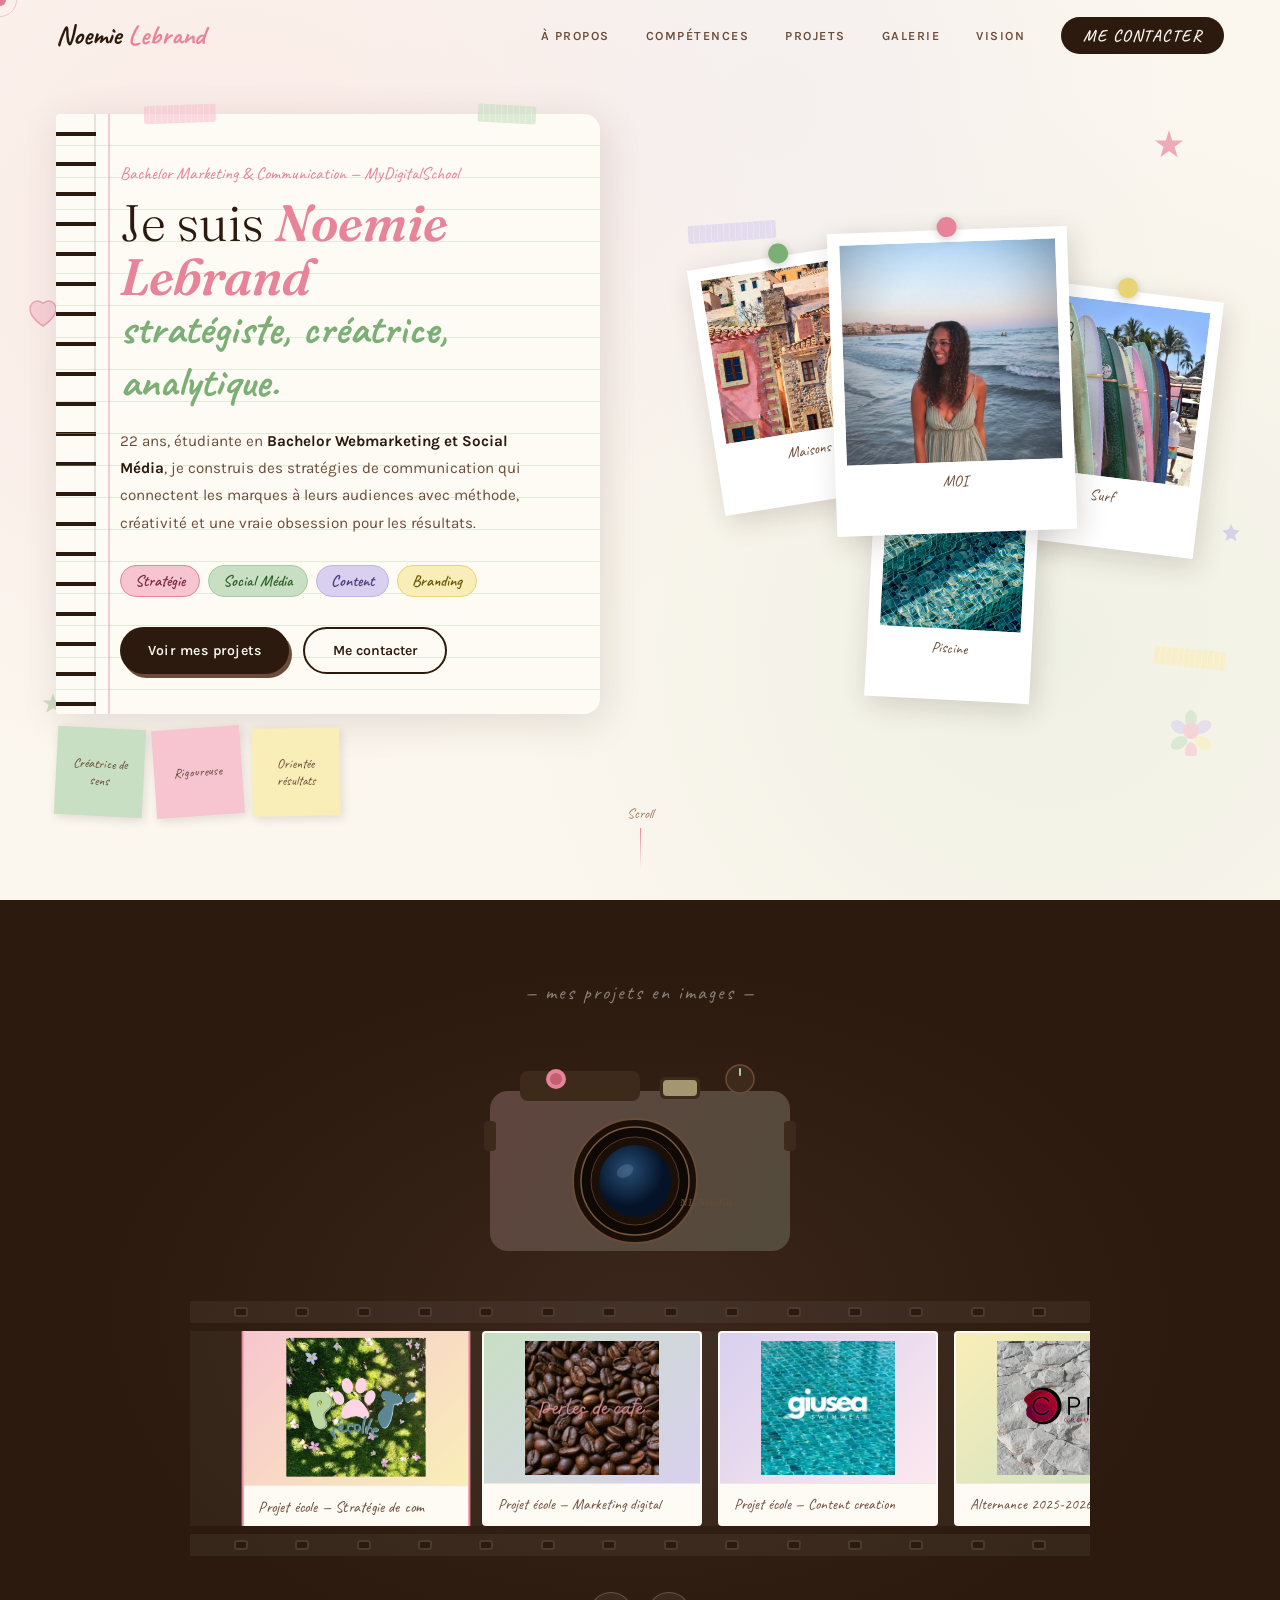
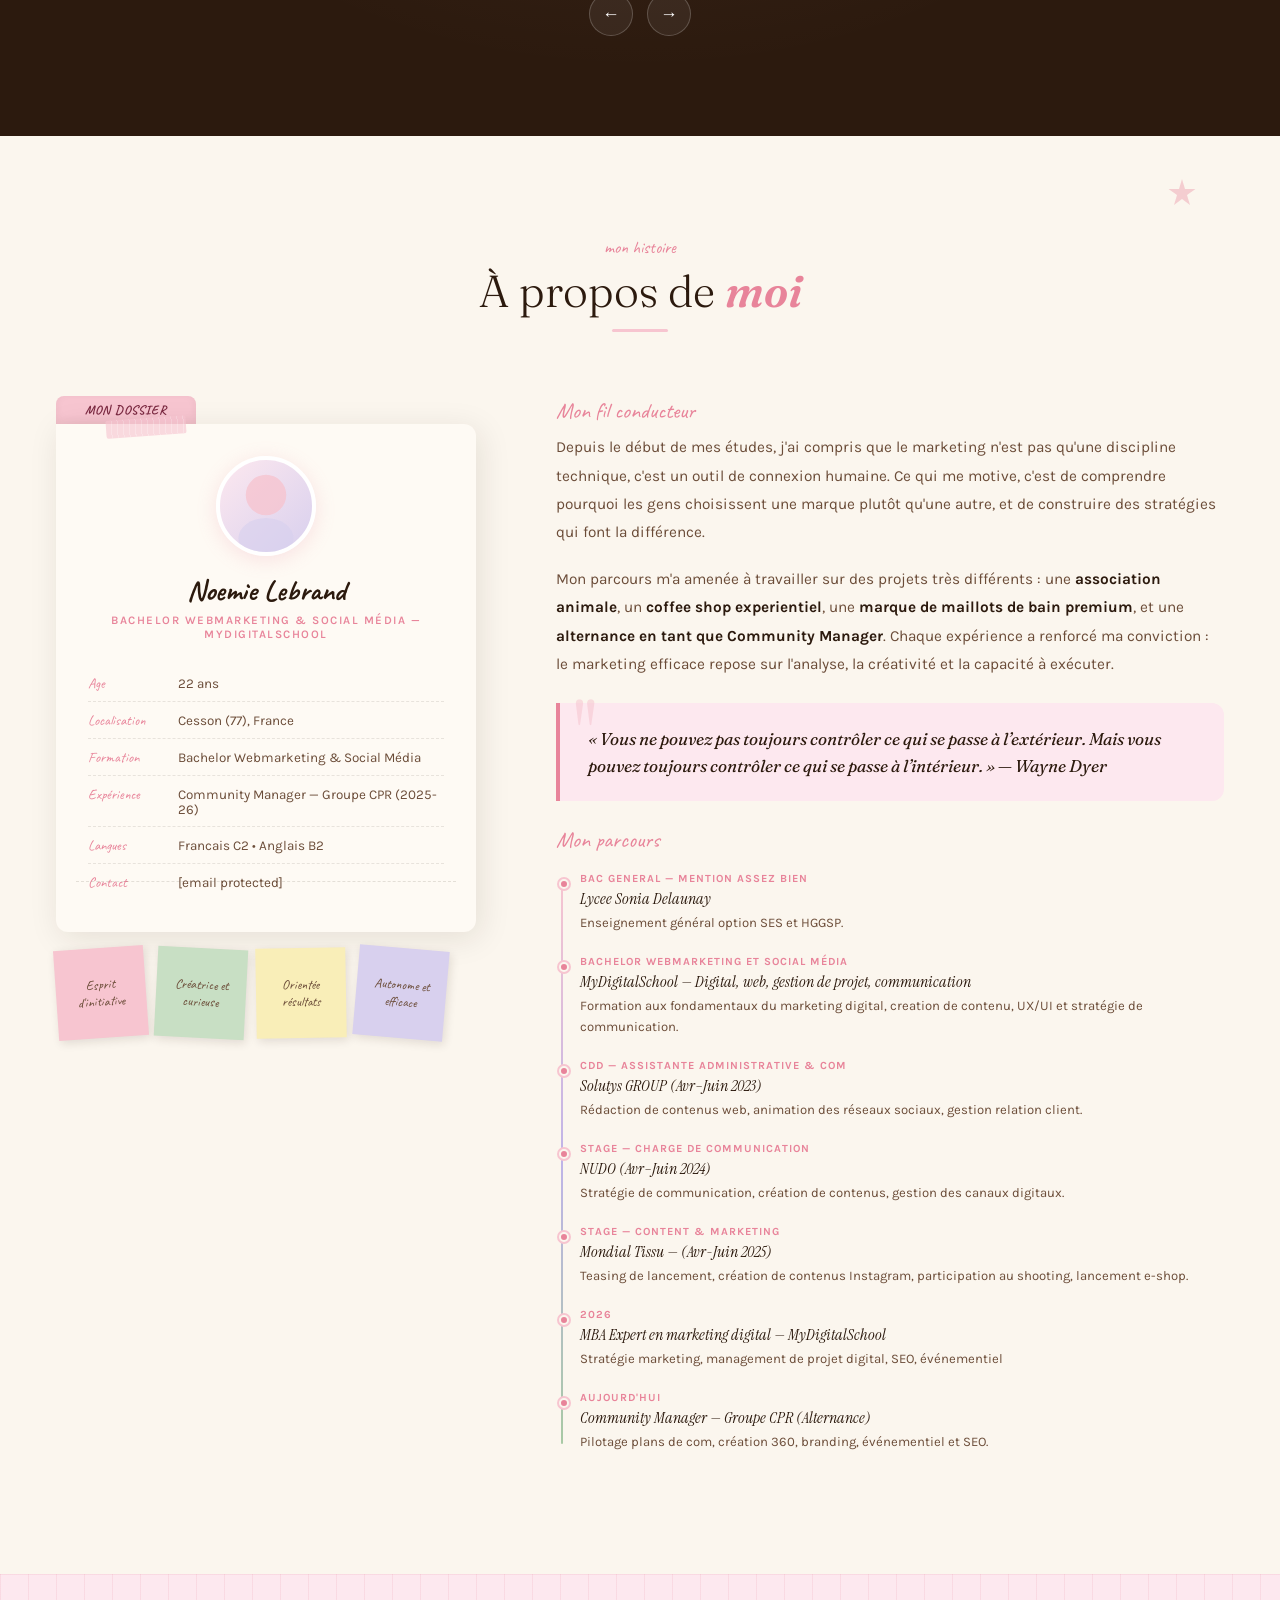
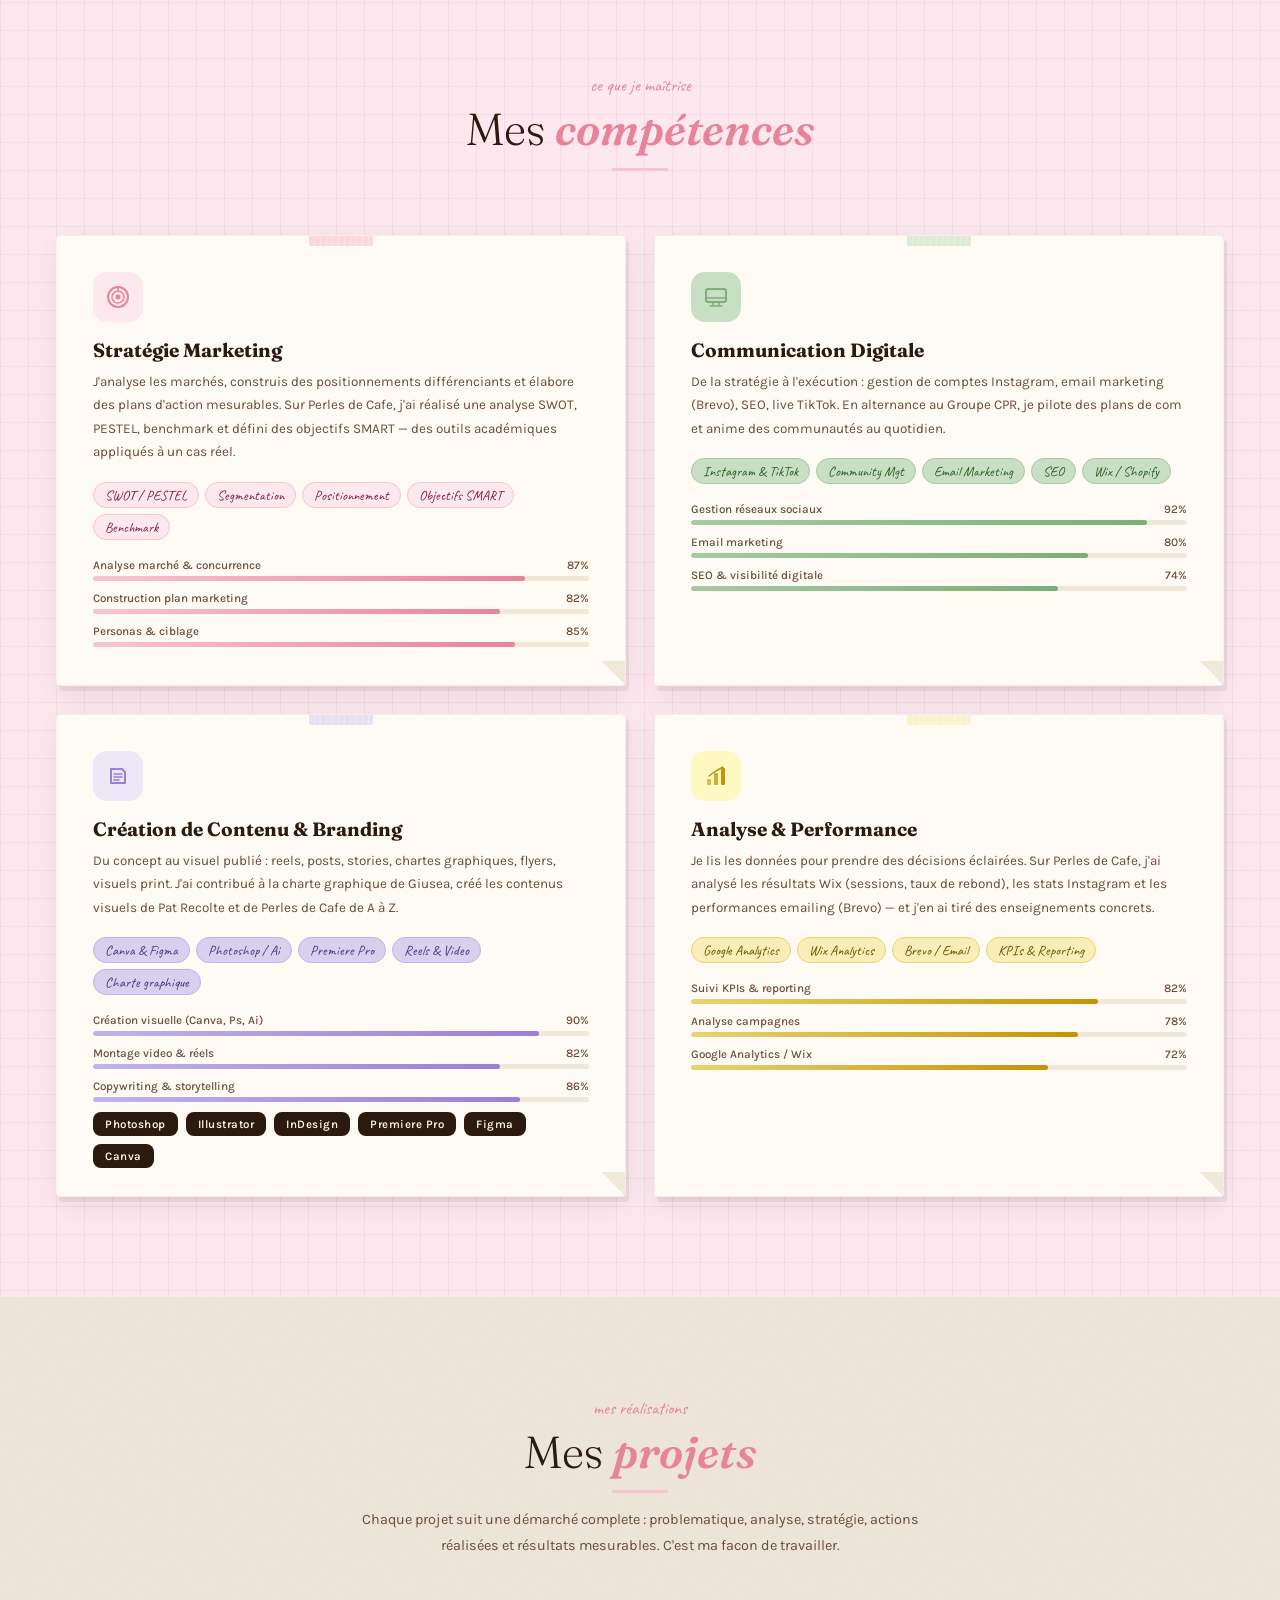
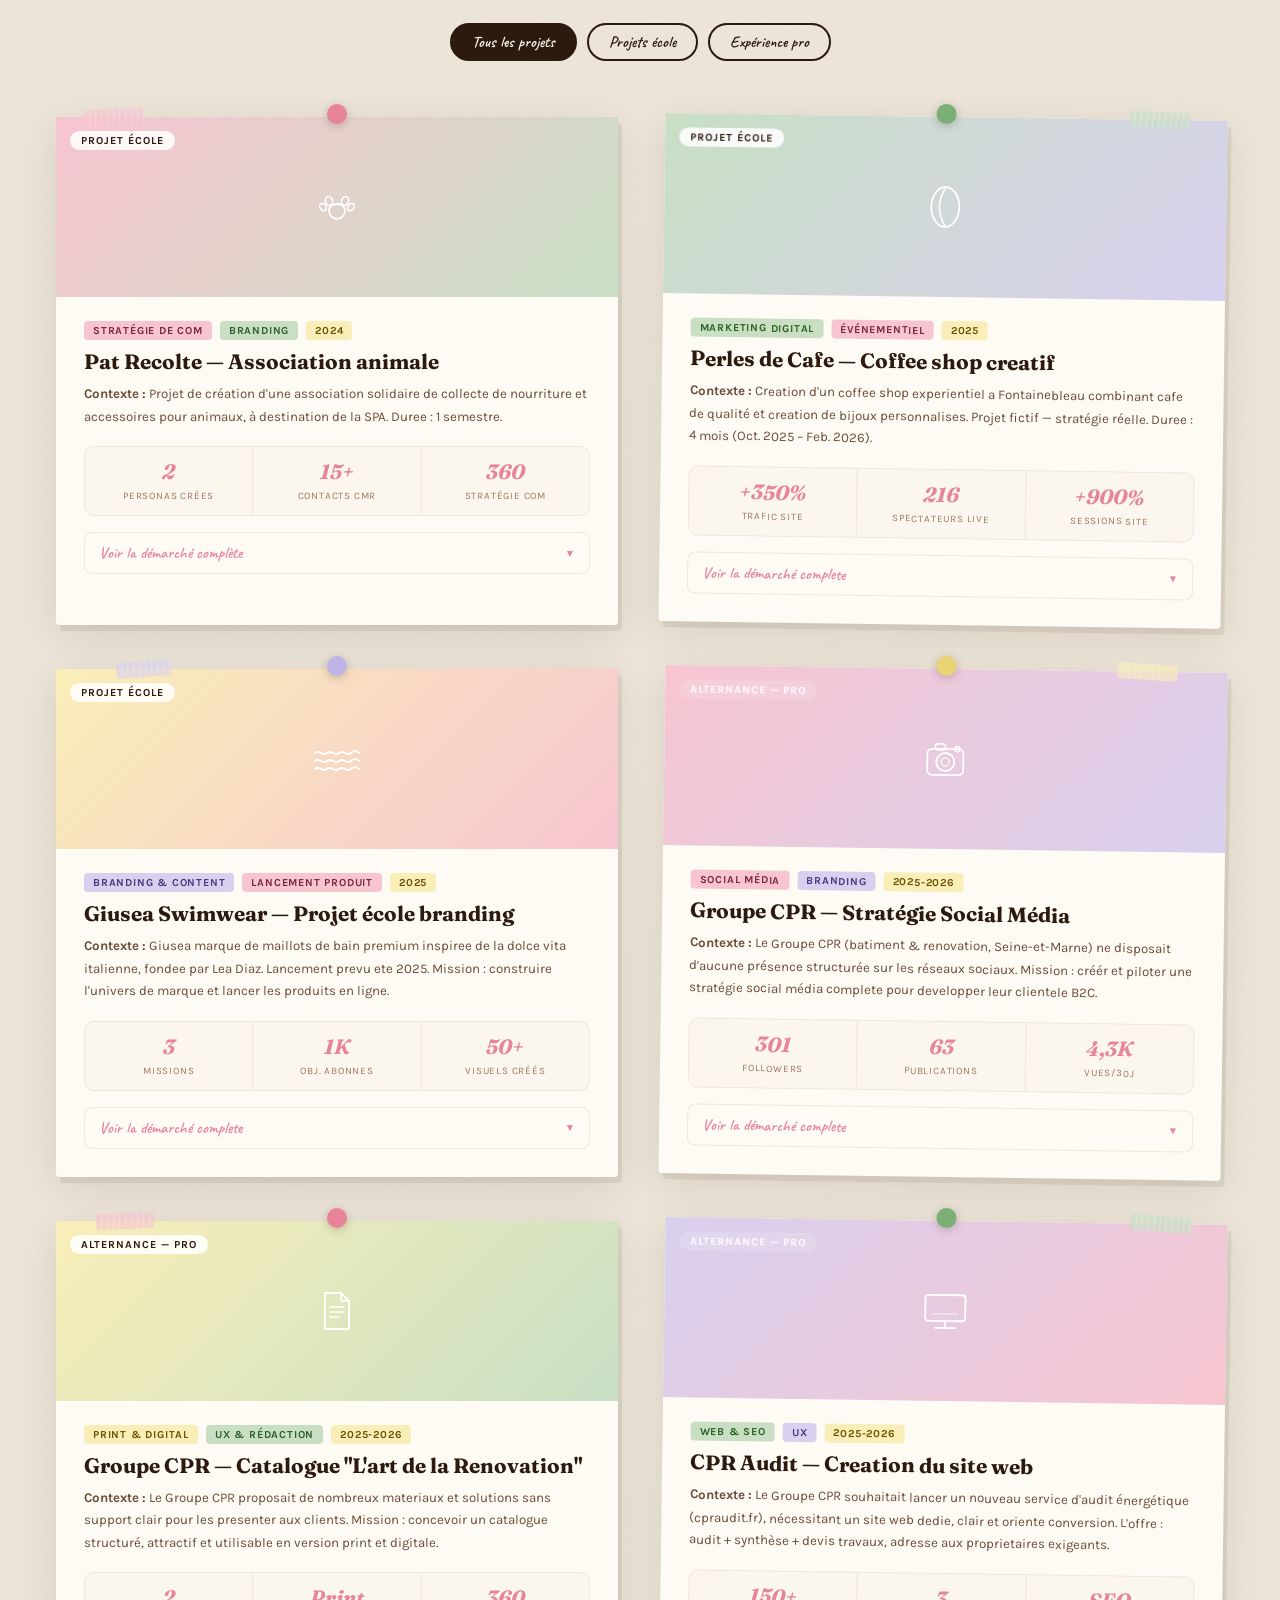
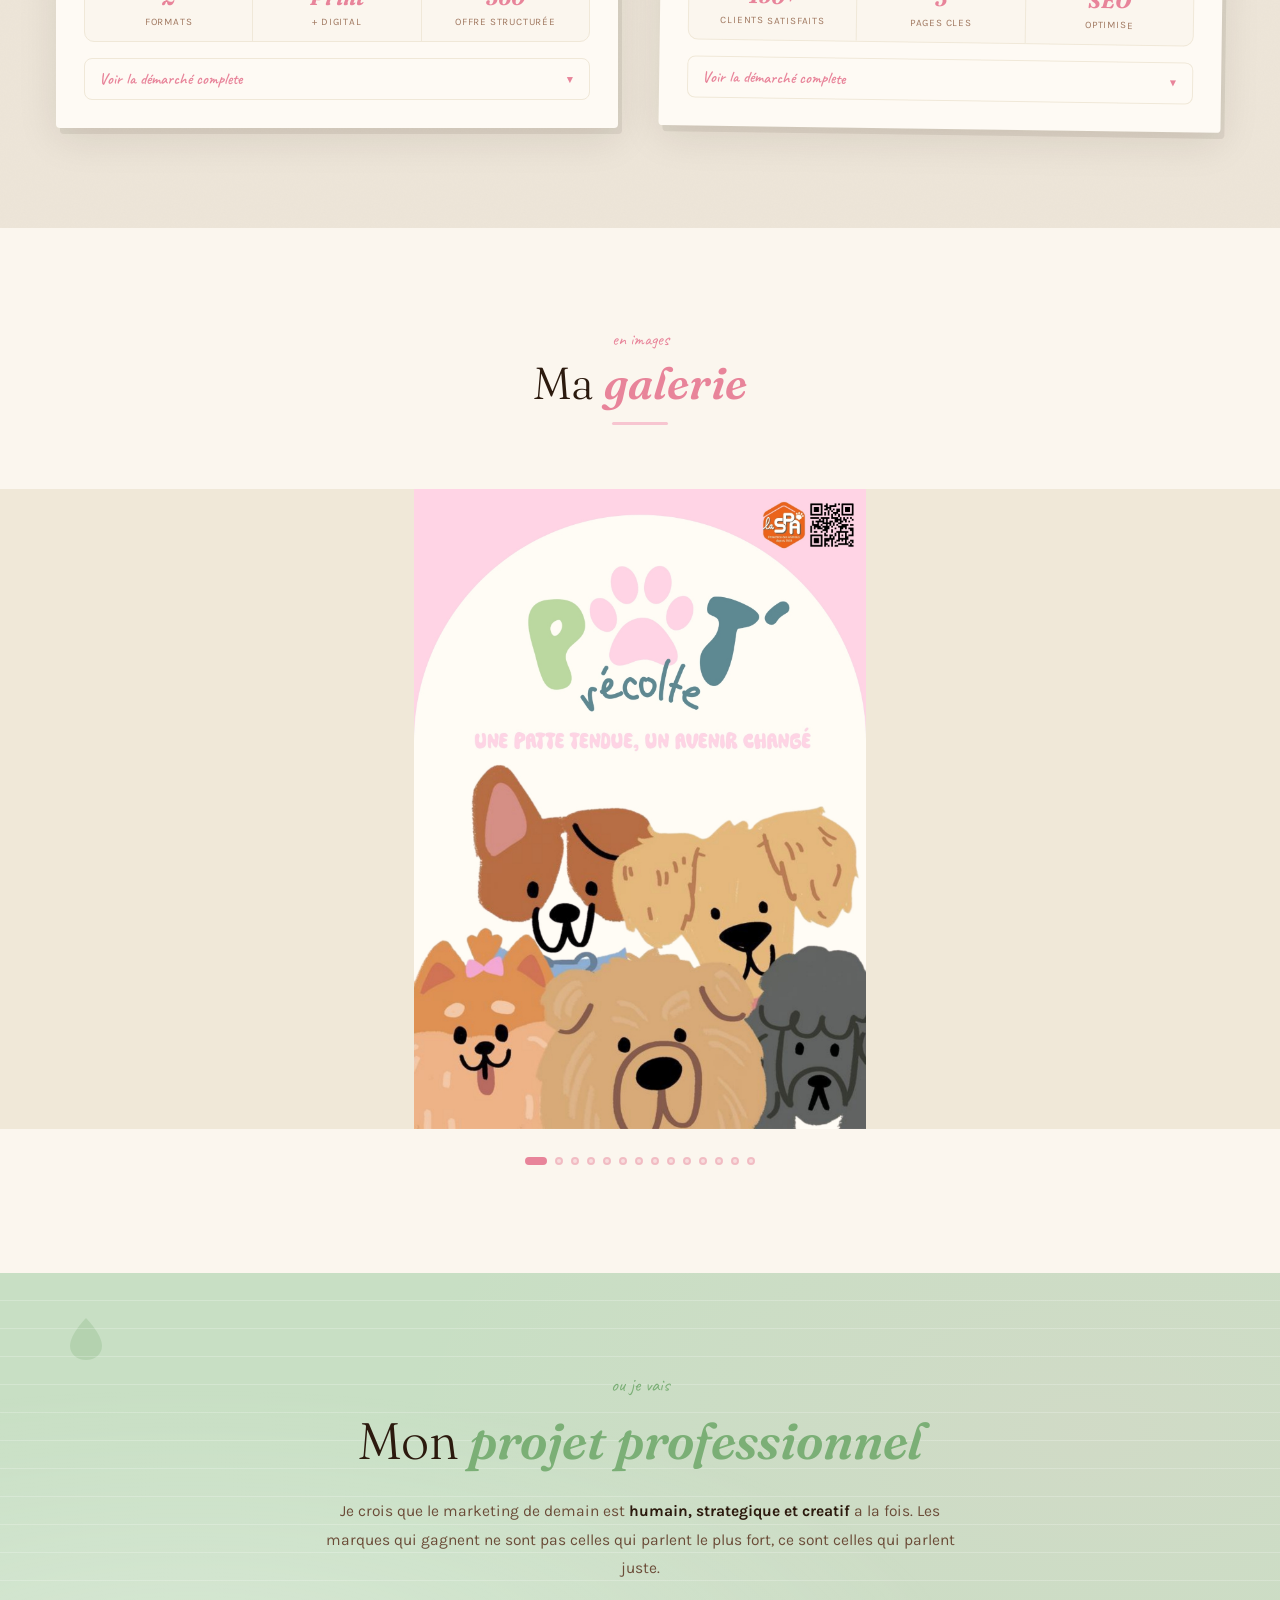
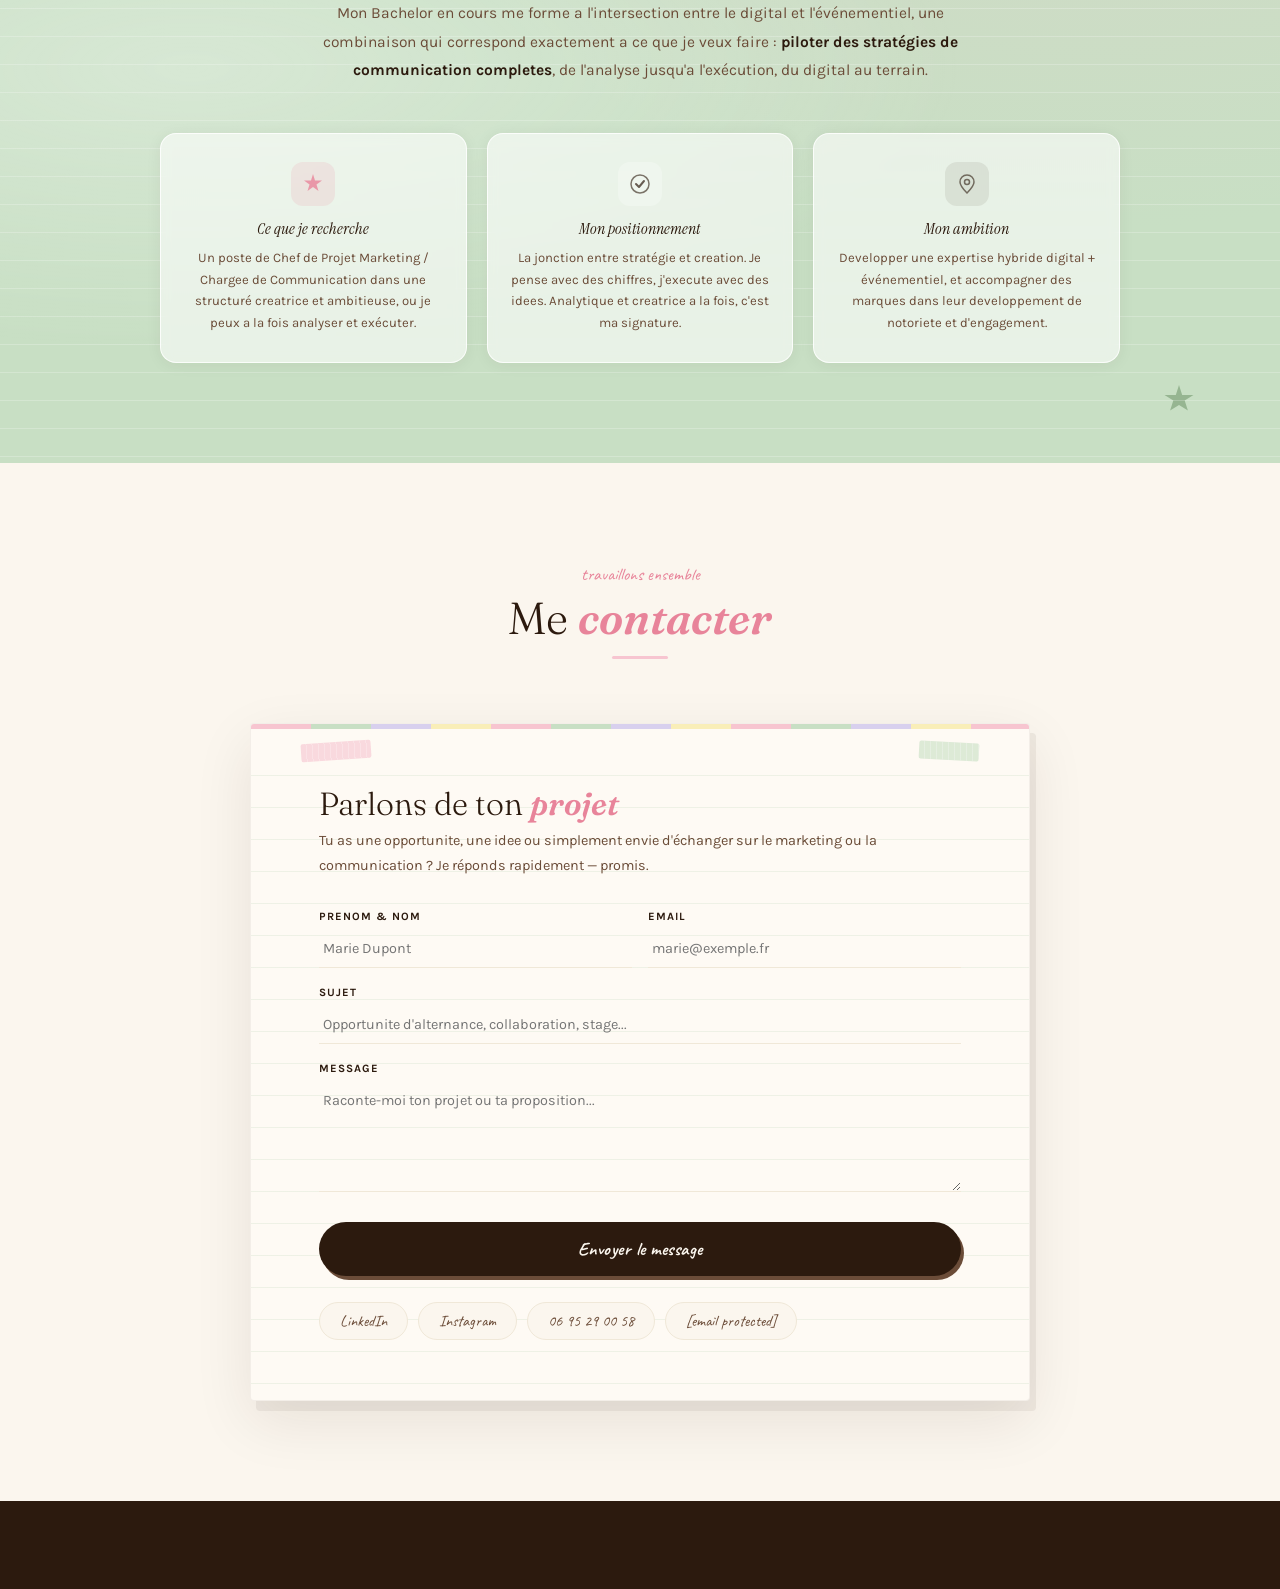
==== index.html @ ce293c0b "renza" ====
<!DOCTYPE html>
<html lang="fr">
<head>
<meta charset="UTF-8">
<meta name="viewport" content="width=device-width, initial-scale=1.0">
<title>Noemie Lebrand — Portfolio Marketing & Communication</title>
<link rel="preconnect" href="https://fonts.googleapis.com">
<link href="https://fonts.googleapis.com/css2?family=Instrument+Serif:ital@0;1&family=Caveat:wght@400;500;600;700&family=Fraunces:ital,opsz,wght@0,9..144,300;0,9..144,700;1,9..144,400;1,9..144,600&family=Karla:wght@300;400;500;600&display=swap" rel="stylesheet">
<link rel="stylesheet" href="style.css">
<style>
.ar-insight{margin-top:10px;padding:10px 14px;background:rgba(232,132,154,.1);border-left:3px solid var(--rose-deep,#C06070);border-radius:0 8px 8px 0;font-size:.84rem;color:var(--ink-m,#5a4a3a);line-height:1.6;font-style:italic}
</style>
</head>
<body>
 
 

<div id="ldr"><div class="ldr-n">Noemie Lebrand</div><div class="ldr-ds"><div class="ldr-d"></div><div class="ldr-d"></div><div class="ldr-d"></div></div></div>
<div class="cur" id="cur"></div>
<div class="curt" id="curt"></div>

<div class="mob" id="mob">
  <span class="mob-x" onclick="closeMob()">&#10005;</span>
  <a href="#hero" onclick="closeMob()">Accueil</a>
  <a href="#about" onclick="closeMob()">À propos</a>
  <a href="#skills" onclick="closeMob()">Compétences</a>
  <a href="#projects" onclick="closeMob()">Projets</a>
  <a href="#gallery" onclick="closeMob()">Galerie</a>
  <a href="#vision" onclick="closeMob()">Vision</a>
  <a href="#contact" onclick="closeMob()">Contact</a>
</div>

<nav id="nav">
  <a href="#hero" class="nl">Noemie <span>Lebrand</span></a>
  <ul class="nls">
    <li><a href="#about">À propos</a></li>
    <li><a href="#skills">Compétences</a></li>
    <li><a href="#projects">Projets</a></li>
    <li><a href="#gallery">Galerie</a></li>
    <li><a href="#vision">Vision</a></li>
    <li><a href="#contact" class="nc">Me contacter</a></li>
  </ul>
  <div class="burg" onclick="openMob()"><span></span><span></span><span></span></div>
</nav>

<!-- ====== HERO ====== -->
<section id="hero">
  <!-- SVG deco -->
  <div class="deco" style="top:14%;right:7%;width:42px;height:42px;animation:spin-s 9s linear infinite;opacity:.65"><svg viewBox="0 0 42 42" fill="none"><path d="M21 4L24.2 14.5H35.2L26.5 20.8L29.7 31.3L21 25L12.3 31.3L15.5 20.8L6.8 14.5H17.8Z" fill="#E8849A"/></svg></div>
  <div class="deco" style="bottom:20%;left:3%;width:30px;height:30px;animation:spin-s 13s linear infinite reverse;opacity:.55"><svg viewBox="0 0 30 30" fill="none"><path d="M15 3L17.5 10.5H25.5L19.3 14.8L21.8 22.5L15 18.2L8.2 22.5L10.7 14.8L4.5 10.5H12.5Z" fill="#A8C9A4"/></svg></div>
  <div class="deco" style="top:33%;left:2%;width:34px;height:34px;animation:fl 3.8s ease-in-out infinite;opacity:.7"><svg viewBox="0 0 34 34" fill="none"><path d="M17 29C17 29 4 21 4 12C4 7.5 7.5 4 11.5 4C14.5 4 17 6.5 17 6.5C17 6.5 19.5 4 22.5 4C26.5 4 30 7.5 30 12C30 21 17 29 17 29Z" fill="#F7C5D0" stroke="#E8849A" stroke-width="1.5"/></svg></div>
  <div class="deco" style="bottom:16%;right:5%;width:50px;height:50px;animation:fl 4.5s ease-in-out infinite .6s;opacity:.65"><svg viewBox="0 0 50 50" fill="none"><ellipse cx="25" cy="13" rx="6" ry="9" fill="#C8DFC4" opacity=".85"/><ellipse cx="37" cy="21" rx="6" ry="9" transform="rotate(60 37 21)" fill="#D8D0EE" opacity=".85"/><ellipse cx="37" cy="37" rx="6" ry="9" transform="rotate(120 37 37)" fill="#F9EEB8" opacity=".85"/><ellipse cx="25" cy="45" rx="6" ry="9" fill="#F7C5D0" opacity=".85"/><ellipse cx="13" cy="37" rx="6" ry="9" transform="rotate(60 13 37)" fill="#C8DFC4" opacity=".85"/><ellipse cx="13" cy="21" rx="6" ry="9" transform="rotate(120 13 21)" fill="#D8D0EE" opacity=".85"/><circle cx="25" cy="25" r="8" fill="#F7C5D0"/></svg></div>
  <div class="deco" style="top:58%;right:3%;width:22px;height:22px;animation:twk 2.8s ease-in-out infinite;opacity:.55"><svg viewBox="0 0 22 22" fill="none"><polygon points="11,2 13.5,7.5 19.5,8.5 15,13 16.5,19 11,16 5.5,19 7,13 2.5,8.5 8.5,7.5" fill="#BFB4E8"/></svg></div>

  <div class="h-inner">
    <div class="h-nb rv">
      <div class="tape tr" style="top:-9px;left:88px;width:72px;height:18px;transform:rotate(-2deg);z-index:10"></div>
      <div class="tape ts" style="top:-9px;right:64px;width:58px;height:18px;transform:rotate(3deg);z-index:10"></div>
      <div class="nb-wrap">
        <div class="nb-lines"></div>
        <div class="nb-ey">Bachelor Marketing &amp; Communication — MyDigitalSchool</div>
        <h1 class="nb-title">
          Je suis
          <em>Noemie Lebrand</em>
          <span class="sc">stratégiste, créatrice, analytique.</span>
        </h1>
        <p class="nb-sub">22 ans, étudiante en <strong>Bachelor Webmarketing et Social Média</strong>, je construis des stratégies de communication qui connectent les marques à leurs audiences avec méthode, créativité et une vraie obsession pour les résultats.</p>
        <div class="nb-tags">
          <span class="badge br">Stratégie</span>
          <span class="badge bs">Social Média</span>
          <span class="badge bl">Content</span>
          <span class="badge bb">Branding</span>
        </div>
        <div class="nb-ctas">
          <a href="#projects" class="btn-dk">Voir mes projets</a>
          <a href="#contact" class="btn-ol">Me contacter</a>
        </div>
      </div>
      <div style="display:flex;gap:10px;flex-wrap:wrap;margin-top:14px">
        <div class="pit pit-s" style="width:88px;height:88px">Créatrice de sens</div>
        <div class="pit pit-r" style="width:88px;height:88px">Rigoureuse</div>
        <div class="pit pit-b" style="width:88px;height:88px">Orientée résultats</div>
      </div>
    </div>

    <div class="h-right rv" style="transition-delay:.2s">
      <div class="tape tl" style="position:absolute;top:48px;left:8px;width:88px;height:18px;transform:rotate(-4deg);z-index:10"></div>
      <div class="tape tb" style="position:absolute;bottom:88px;right:-2px;width:72px;height:18px;transform:rotate(6deg);z-index:10"></div>
      <div class="pol p-l"><div class="pin ps"></div><div class="ph" style="width:161px;height:165px;background:linear-gradient(135deg,var(--sage),var(--cream));padding:0;overflow:hidden"><img src="images/maison.jpg" alt="Magazines" style="width:100%;height:100%;object-fit:cover;display:block"></div><div class="cap">Maisons</div></div>
      <div class="pol p-main"><div class="pin pr"></div><div class="ph" style="width:216px;height:220px;background:linear-gradient(135deg,var(--rose-pale),var(--lav));padding:0;overflow:hidden"><img src="images/nono.jpg" alt="Moi" style="width:100%;height:100%;object-fit:cover;display:block"></div><div class="cap">MOI</div></div>
      <div class="pol p-r"><div class="pin pb"></div><div class="ph" style="width:171px;height:175px;background:linear-gradient(135deg,#C8AFDC,var(--sage));padding:0;overflow:hidden"><img src="images/surf.jpg" alt="Fleurs" style="width:100%;height:100%;object-fit:cover;display:block"></div><div class="cap">Surf</div></div>
      <div class="pol p-b"><div class="pin pl"></div><div class="ph" style="width:141px;height:145px;background:linear-gradient(135deg,#F4C5A0,var(--rose-pale));padding:0;overflow:hidden"><img src="images/eau.jpg" alt="La mer" style="width:100%;height:100%;object-fit:cover;display:block"></div><div class="cap">Piscine</div></div>
    </div>
  </div>
  <div class="scroll-d">Scroll<div class="scroll-ln"></div></div>
</section>

<!-- ====== CAMERA / FILM ====== -->
<section id="cam">
  <div class="cam-wrap">
    <div class="cam-lbl rv">— mes projets en images —</div>
    <div class="cam-body rv" style="transition-delay:.1s">
      <svg viewBox="0 0 320 220" fill="none" xmlns="http://www.w3.org/2000/svg" style="width:100%">
        <rect x="10" y="50" width="300" height="160" rx="18" fill="#2C1A0E"/>
        <rect x="10" y="50" width="300" height="160" rx="18" fill="url(#cg)" opacity=".25"/>
        <rect x="40" y="30" width="120" height="30" rx="8" fill="#3D2A1A"/>
        <circle cx="155" cy="140" r="62" fill="#1A0F08" stroke="#6B4C38" stroke-width="2"/>
        <circle cx="155" cy="140" r="54" fill="#0F0906" stroke="#7A5840" stroke-width="1.5"/>
        <circle cx="155" cy="140" r="44" fill="#1A1008" stroke="#5A3828" stroke-width="1"/>
        <circle cx="155" cy="140" r="36" fill="#0A1520"/>
        <circle cx="155" cy="140" r="36" fill="url(#lg)" opacity=".5"/>
        <ellipse cx="145" cy="130" rx="9" ry="6" fill="white" opacity=".12" transform="rotate(-30 145 130)"/>
        <rect x="180" y="36" width="40" height="22" rx="5" fill="#3D2A1A"/>
        <rect x="183" y="39" width="34" height="16" rx="4" fill="#F9EEB8" opacity=".55"/>
        <circle cx="76" cy="38" r="10" fill="#E8849A"/>
        <circle cx="76" cy="38" r="6" fill="#C06070"/>
        <circle cx="260" cy="38" r="14" fill="#3D2A1A" stroke="#6B4C38" stroke-width="1.5"/>
        <line x1="260" y1="28" x2="260" y2="34" stroke="#A8C9A4" stroke-width="2" stroke-linecap="round"/>
        <rect x="4" y="80" width="12" height="30" rx="4" fill="#3D2A1A"/>
        <rect x="304" y="80" width="12" height="30" rx="4" fill="#3D2A1A"/>
        <text x="200" y="165" font-family="Georgia,serif" font-style="italic" font-size="11" fill="#6B4C38" letter-spacing="1">NL Studio</text>
        <defs>
          <linearGradient id="cg" x1="10" y1="50" x2="310" y2="210" gradientUnits="userSpaceOnUse"><stop offset="0%" stop-color="#F7C5D0"/><stop offset="100%" stop-color="#C8DFC4"/></linearGradient>
          <radialGradient id="lg" cx="40%" cy="35%"><stop offset="0%" stop-color="#4488CC"/><stop offset="100%" stop-color="#001030"/></radialGradient>
        </defs>
      </svg>
    </div>
    <div class="fs-cont rv" style="transition-delay:.2s;width:100%;max-width:900px">
      <div class="holes" id="ht"></div>
      <div class="fs-outer">
        <div class="fs-track" id="fst">
          <div class="ff act"><div class="fi fi-img"><img src="[data-uri]" alt="Pat Recolte" style="width:100%;height:100%;object-fit:contain;border-radius:4px"></div><div class="fl">Projet école — Stratégie de com</div></div>
          <div class="ff"><div class="fi fi-img"><img src="[data-uri]" alt="Perles de Cafe" style="width:100%;height:100%;object-fit:contain;border-radius:4px"></div><div class="fl">Projet école — Marketing digital</div></div>
          <div class="ff"><div class="fi fi-img"><img src="[data-uri]" alt="Giusea Swimwear" style="width:100%;height:100%;object-fit:contain;border-radius:4px"></div><div class="fl">Projet école — Content creation</div></div>
          <div class="ff"><div class="fi fi-img"><img src="[data-uri]" alt="Groupe CPR" style="width:100%;height:100%;object-fit:contain;border-radius:4px"></div><div class="fl">Alternance 2025-2026</div></div>
          <div class="ff"><div class="fi">A venir...</div><div class="fl">Prochain projet</div></div>
        </div>
      </div>
      <div class="holes" id="hb"></div>
    </div>
    <div class="film-nav"><button class="fb" onclick="fp()">&#8592;</button><button class="fb" onclick="fn()">&#8594;</button></div>
  </div>
</section>

<!-- ====== ABOUT ====== -->
<section id="about">
  <div class="deco" style="top:40px;right:80px;width:36px;height:36px;opacity:.35;animation:spin-s 11s linear infinite"><svg viewBox="0 0 36 36" fill="none"><path d="M18 3L21 13H31.5L23 19L26 29L18 23L10 29L13 19L4.5 13H15Z" fill="#E8849A"/></svg></div>
  <div class="sh rv"><span class="sh-ey">mon histoire</span><h2 class="sh-ti">À propos de <em>moi</em></h2><div class="sh-line"></div></div>
  <div class="ab-grid">
    <div style="position:relative" class="rv">
      <div class="tape tr" style="position:absolute;top:22px;left:50px;width:80px;height:18px;transform:rotate(-4deg);z-index:10"></div>
      <div class="ftab"></div>
      <div class="fbody">
        <div class="fav"><svg viewBox="0 0 100 100" fill="none" xmlns="http://www.w3.org/2000/svg"><circle cx="50" cy="38" r="22" fill="#F7C5D0" opacity=".8"/><ellipse cx="50" cy="85" rx="30" ry="22" fill="#D8D0EE" opacity=".6"/></svg></div>
        <div class="fn">Noemie Lebrand</div>
        <div class="fr">Bachelor Webmarketing &amp; Social Média — MyDigitalSchool</div>
        <div class="ir"><span class="ik">Age</span><span class="iv">22 ans</span></div>
        <div class="ir"><span class="ik">Localisation</span><span class="iv">Cesson (77), France</span></div>
        <div class="ir"><span class="ik">Formation</span><span class="iv">Bachelor Webmarketing &amp; Social Média</span></div>
        <div class="ir"><span class="ik">Expérience</span><span class="iv">Community Manager — Groupe CPR (2025-26)</span></div>
        <div class="ir"><span class="ik">Langues</span><span class="iv">Francais C2 &bull; Anglais B2</span></div>
        <div class="ir"><span class="ik">Contact</span><span class="iv"><a href="/cdn-cgi/l/email-protection" class="__cf_email__" data-cfemail="b4dadbd1d9ddd19ad8d1d6c6d5dad0f4d1d9d5ddd89ad2c6">[email&#160;protected]</a></span></div>
      </div>
      <div class="pits" style="margin-top:16px">
        <div class="pit pit-r" style="width:90px;height:90px">Esprit d'initiative</div>
        <div class="pit pit-s" style="width:90px;height:90px">Créatrice et curieuse</div>
        <div class="pit pit-b" style="width:90px;height:90px">Orientée résultats</div>
        <div class="pit pit-l" style="width:90px;height:90px">Autonome et efficace</div>
      </div>
    </div>

    <div class="rv" style="transition-delay:.15s">
      <div class="ab-lbl">Mon fil conducteur</div>
      <p class="ab-p">Depuis le début de mes études, j'ai compris que le marketing n'est pas qu'une discipline technique, c'est un outil de connexion humaine. Ce qui me motive, c'est de comprendre pourquoi les gens choisissent une marque plutôt qu'une autre, et de construire des stratégies qui font la différence.</p>
      <p class="ab-p">Mon parcours m'a amenée à travailler sur des projets très différents : une <strong>association animale</strong>, un <strong>coffee shop experientiel</strong>, une <strong>marque de maillots de bain premium</strong>, et une <strong>alternance en tant que Community Manager</strong>. Chaque expérience a renforcé ma conviction : le marketing efficace repose sur l'analyse, la créativité et la capacité à exécuter.</p>
      <div class="quote"><p>« Vous ne pouvez pas toujours contrôler ce qui se passe à l’extérieur. Mais vous pouvez toujours contrôler ce qui se passe à l’intérieur. » — Wayne Dyer</p></div>
      <div class="tl-lbl" style="font-family:var(--fs);font-size:1.4rem;color:var(--rose-deep);margin-bottom:18px">Mon parcours</div>
      <div class="tl-tr">
        <div class="ti"><div class="ty">Bac general — Mention assez bien</div><div class="tt">Lycee Sonia Delaunay</div><div class="td">Enseignement général option SES et HGGSP.</div></div>
        <div class="ti"><div class="ty">Bachelor Webmarketing et social média</div><div class="tt">MyDigitalSchool — Digital, web, gestion de projet, communication</div><div class="td">Formation aux fondamentaux du marketing digital, creation de contenu, UX/UI et stratégie de communication.</div></div>
        <div class="ti"><div class="ty">CDD — Assistante administrative & com</div><div class="tt">Solutys GROUP (Avr–Juin 2023)</div><div class="td">Rédaction de contenus web, animation des réseaux sociaux, gestion relation client.</div></div>
        <div class="ti"><div class="ty">Stage — Charge de communication</div><div class="tt">NUDO (Avr–Juin 2024)</div><div class="td">Stratégie de communication, création de contenus, gestion des canaux digitaux.</div></div>
        <div class="ti"><div class="ty">Stage — Content & Marketing</div><div class="tt">Mondial Tissu — (Avr-Juin 2025)</div><div class="td">Teasing de lancement, création de contenus Instagram, participation au shooting, lancement e-shop.</div></div>
        <div class="ti"><div class="ty">2026</div><div class="tt"> MBA Expert en marketing digital — MyDigitalSchool</div><div class="td">Stratégie marketing, management de projet digital, SEO, événementiel</div></div>
        <div class="ti"><div class="ty">Aujourd'hui</div><div class="tt">Community Manager — Groupe CPR (Alternance)</div><div class="td">Pilotage plans de com, création 360, branding, événementiel et SEO.</div></div>
      </div>
    </div>
  </div>
</section>

<!-- ====== SKILLS ====== -->
<section id="skills">
  <div class="sh rv"><span class="sh-ey">ce que je maîtrise</span><h2 class="sh-ti">Mes <em>compétences</em></h2><div class="sh-line"></div></div>
  <div class="sk-in">
    <div class="sk-grid">

      <div class="skc rv">
        <div class="tape tr sk-tp"></div>
        <div class="sk-ico" style="background:var(--rose-pale)"><svg width="26" height="26" viewBox="0 0 26 26" fill="none"><circle cx="13" cy="13" r="10" stroke="#E8849A" stroke-width="2"/><circle cx="13" cy="13" r="6" stroke="#E8849A" stroke-width="1.5"/><circle cx="13" cy="13" r="2.5" fill="#E8849A"/><line x1="13" y1="3" x2="13" y2="7" stroke="#E8849A" stroke-width="1.5" stroke-linecap="round"/></svg></div>
        <div class="sk-ti">Stratégie Marketing</div>
        <p class="sk-de">J'analyse les marchés, construis des positionnements différenciants et élabore des plans d'action mesurables. Sur Perles de Cafe, j'ai réalisé une analyse SWOT, PESTEL, benchmark et défini des objectifs SMART — des outils académiques appliqués à un cas réel.</p>
        <div class="sk-tags"><span class="sk-tag" style="background:var(--rose-pale);color:#7A2840;border-color:var(--rose)">SWOT / PESTEL</span><span class="sk-tag" style="background:var(--rose-pale);color:#7A2840;border-color:var(--rose)">Segmentation</span><span class="sk-tag" style="background:var(--rose-pale);color:#7A2840;border-color:var(--rose)">Positionnement</span><span class="sk-tag" style="background:var(--rose-pale);color:#7A2840;border-color:var(--rose)">Objectifs SMART</span><span class="sk-tag" style="background:var(--rose-pale);color:#7A2840;border-color:var(--rose)">Benchmark</span></div>
        <ul class="sk-bars">
          <li class="sk-bi"><div class="sk-bl"><span>Analyse marché &amp; concurrence</span><span>87%</span></div><div class="sk-bt"><div class="sk-bf f-r" data-w="87"></div></div></li>
          <li class="sk-bi"><div class="sk-bl"><span>Construction plan marketing</span><span>82%</span></div><div class="sk-bt"><div class="sk-bf f-r" data-w="82"></div></div></li>
          <li class="sk-bi"><div class="sk-bl"><span>Personas &amp; ciblage</span><span>85%</span></div><div class="sk-bt"><div class="sk-bf f-r" data-w="85"></div></div></li>
        </ul>
      </div>

      <div class="skc rv" style="transition-delay:.1s">
        <div class="tape ts sk-tp"></div>
        <div class="sk-ico" style="background:var(--sage)"><svg width="26" height="26" viewBox="0 0 26 26" fill="none"><rect x="3" y="5" width="20" height="13" rx="2" stroke="#7BAF76" stroke-width="2" fill="none"/><line x1="10" y1="18" x2="10" y2="22" stroke="#7BAF76" stroke-width="1.5"/><line x1="16" y1="18" x2="16" y2="22" stroke="#7BAF76" stroke-width="1.5"/><line x1="7" y1="22" x2="19" y2="22" stroke="#7BAF76" stroke-width="1.5" stroke-linecap="round"/><line x1="3" y1="14" x2="23" y2="14" stroke="#7BAF76" stroke-width="1.5"/></svg></div>
        <div class="sk-ti">Communication Digitale</div>
        <p class="sk-de">De la stratégie à l'exécution : gestion de comptes Instagram, email marketing (Brevo), SEO, live TikTok. En alternance au Groupe CPR, je pilote des plans de com et anime des communautés au quotidien.</p>
        <div class="sk-tags"><span class="sk-tag" style="background:var(--sage);color:#2E6028;border-color:var(--sage-mid)">Instagram &amp; TikTok</span><span class="sk-tag" style="background:var(--sage);color:#2E6028;border-color:var(--sage-mid)">Community Mgt</span><span class="sk-tag" style="background:var(--sage);color:#2E6028;border-color:var(--sage-mid)">Email Marketing</span><span class="sk-tag" style="background:var(--sage);color:#2E6028;border-color:var(--sage-mid)">SEO</span><span class="sk-tag" style="background:var(--sage);color:#2E6028;border-color:var(--sage-mid)">Wix / Shopify</span></div>
        <ul class="sk-bars">
          <li class="sk-bi"><div class="sk-bl"><span>Gestion réseaux sociaux</span><span>92%</span></div><div class="sk-bt"><div class="sk-bf f-s" data-w="92"></div></div></li>
          <li class="sk-bi"><div class="sk-bl"><span>Email marketing</span><span>80%</span></div><div class="sk-bt"><div class="sk-bf f-s" data-w="80"></div></div></li>
          <li class="sk-bi"><div class="sk-bl"><span>SEO &amp; visibilité digitale</span><span>74%</span></div><div class="sk-bt"><div class="sk-bf f-s" data-w="74"></div></div></li>
        </ul>
      </div>

      <div class="skc rv" style="transition-delay:.15s">
        <div class="tape tl sk-tp"></div>
        <div class="sk-ico" style="background:#EDE8F8"><svg width="26" height="26" viewBox="0 0 26 26" fill="none"><path d="M6 20L6 6L17 6L20 9L20 20Z" stroke="#9B7FD4" stroke-width="2" fill="none" stroke-linejoin="round"/><line x1="9" y1="11" x2="17" y2="11" stroke="#9B7FD4" stroke-width="1.5" stroke-linecap="round"/><line x1="9" y1="14" x2="17" y2="14" stroke="#9B7FD4" stroke-width="1.5" stroke-linecap="round"/><line x1="9" y1="17" x2="14" y2="17" stroke="#9B7FD4" stroke-width="1.5" stroke-linecap="round"/></svg></div>
        <div class="sk-ti">Création de Contenu &amp; Branding</div>
        <p class="sk-de">Du concept au visuel publié : reels, posts, stories, chartes graphiques, flyers, visuels print. J'ai contribué à la charte graphique de Giusea, créé les contenus visuels de Pat Recolte et de Perles de Cafe de A à Z.</p>
        <div class="sk-tags"><span class="sk-tag" style="background:var(--lav);color:#4A3880;border-color:var(--lav-mid)">Canva &amp; Figma</span><span class="sk-tag" style="background:var(--lav);color:#4A3880;border-color:var(--lav-mid)">Photoshop / Ai</span><span class="sk-tag" style="background:var(--lav);color:#4A3880;border-color:var(--lav-mid)">Premiere Pro</span><span class="sk-tag" style="background:var(--lav);color:#4A3880;border-color:var(--lav-mid)">Reels &amp; Video</span><span class="sk-tag" style="background:var(--lav);color:#4A3880;border-color:var(--lav-mid)">Charte graphique</span></div>
        <ul class="sk-bars">
          <li class="sk-bi"><div class="sk-bl"><span>Création visuelle (Canva, Ps, Ai)</span><span>90%</span></div><div class="sk-bt"><div class="sk-bf f-l" data-w="90"></div></div></li>
          <li class="sk-bi"><div class="sk-bl"><span>Montage video &amp; réels</span><span>82%</span></div><div class="sk-bt"><div class="sk-bf f-l" data-w="82"></div></div></li>
          <li class="sk-bi"><div class="sk-bl"><span>Copywriting &amp; storytelling</span><span>86%</span></div><div class="sk-bt"><div class="sk-bf f-l" data-w="86"></div></div></li>
        </ul>
        <div class="tools-list">
          <span class="tool-chip">Photoshop</span><span class="tool-chip">Illustrator</span><span class="tool-chip">InDesign</span><span class="tool-chip">Premiere Pro</span><span class="tool-chip">Figma</span><span class="tool-chip">Canva</span>
        </div>
      </div>

      <div class="skc rv" style="transition-delay:.2s">
        <div class="tape tb sk-tp"></div>
        <div class="sk-ico" style="background:#FEF9C3"><svg width="26" height="26" viewBox="0 0 26 26" fill="none"><rect x="4" y="16" width="4" height="6" rx="1" fill="#C4930A" opacity=".6"/><rect x="11" y="10" width="4" height="12" rx="1" fill="#C4930A" opacity=".75"/><rect x="18" y="5" width="4" height="17" rx="1" fill="#C4930A"/><polyline points="6,13 13,8 20,4" stroke="#C4930A" stroke-width="1.5" stroke-linecap="round" fill="none"/></svg></div>
        <div class="sk-ti">Analyse &amp; Performance</div>
        <p class="sk-de">Je lis les données pour prendre des décisions éclairées. Sur Perles de Cafe, j'ai analysé les résultats Wix (sessions, taux de rebond), les stats Instagram et les performances emailing (Brevo) — et j'en ai tiré des enseignements concrets.</p>
        <div class="sk-tags"><span class="sk-tag" style="background:var(--butter);color:#6A5400;border-color:var(--butter-d)">Google Analytics</span><span class="sk-tag" style="background:var(--butter);color:#6A5400;border-color:var(--butter-d)">Wix Analytics</span><span class="sk-tag" style="background:var(--butter);color:#6A5400;border-color:var(--butter-d)">Brevo / Email</span><span class="sk-tag" style="background:var(--butter);color:#6A5400;border-color:var(--butter-d)">KPIs &amp; Reporting</span></div>
        <ul class="sk-bars">
          <li class="sk-bi"><div class="sk-bl"><span>Suivi KPIs &amp; reporting</span><span>82%</span></div><div class="sk-bt"><div class="sk-bf f-b" data-w="82"></div></div></li>
          <li class="sk-bi"><div class="sk-bl"><span>Analyse campagnes</span><span>78%</span></div><div class="sk-bt"><div class="sk-bf f-b" data-w="78"></div></div></li>
          <li class="sk-bi"><div class="sk-bl"><span>Google Analytics / Wix</span><span>72%</span></div><div class="sk-bt"><div class="sk-bf f-b" data-w="72"></div></div></li>
        </ul>
      </div>
    </div>
  </div>
</section>

<!-- ====== PROJECTS ====== -->
<section id="projects">
  <div class="sh rv">
    <span class="sh-ey">mes réalisations</span>
    <h2 class="sh-ti">Mes <em>projets</em></h2>
    <div class="sh-line"></div>
    <p style="margin-top:14px;color:var(--ink-m);font-size:.9rem;max-width:560px;margin-left:auto;margin-right:auto;line-height:1.8">Chaque projet suit une démarché complete : problematique, analyse, stratégie, actions réalisées et résultats mesurables. C'est ma facon de travailler.</p>
  </div>

  <div class="pj-in">
    <div class="pj-flt rv">
      <button class="pfb on" data-f="all">Tous les projets</button>
      <button class="pfb" data-f="école">Projets école</button>
      <button class="pfb" data-f="pro">Expérience pro</button>
    </div>
    <div class="pj-grid">

      <!-- PROJET 1 — PAT RECOLTE -->
      <div class="pjc rv" data-cat="école">
        <div class="pin pr"></div>
        <div class="tape tr" style="position:absolute;top:-8px;left:28px;width:60px;height:16px;transform:rotate(-3deg);z-index:6"></div>
        <div class="pj-cov pc1">
          <div class="pj-cat">Projet École</div>
          <svg width="64" height="64" viewBox="0 0 64 64" fill="none">
  <!-- Grande patte centrale -->
  <path d="M32 44C28 44 24 40 24 36C24 32 27 29 32 29C37 29 40 32 40 36C40 40 36 44 32 44Z" stroke="white" stroke-width="1.8" fill="none"/>
  <!-- Doigt haut gauche -->
  <ellipse cx="24" cy="26" rx="3.5" ry="4.5" transform="rotate(-20 24 26)" stroke="white" stroke-width="1.6" fill="none"/>
  <!-- Doigt haut droit -->
  <ellipse cx="40" cy="26" rx="3.5" ry="4.5" transform="rotate(20 40 26)" stroke="white" stroke-width="1.6" fill="none"/>
  <!-- Doigt gauche -->
  <ellipse cx="18" cy="32" rx="3" ry="4" transform="rotate(-35 18 32)" stroke="white" stroke-width="1.6" fill="none"/>
  <!-- Doigt droit -->
  <ellipse cx="46" cy="32" rx="3" ry="4" transform="rotate(35 46 32)" stroke="white" stroke-width="1.6" fill="none"/>
</svg>
        </div>
        <div class="pj-bd">
          <div class="pj-chips"><span class="pjch cr">Stratégie de com</span><span class="pjch cs">Branding</span><span class="pjch cb">2024</span></div>
          <h3 class="pj-ti">Pat Recolte — Association animale</h3>
          <p class="pj-cx"><strong>Contexte :</strong> Projet de création d'une association solidaire de collecte de nourriture et accessoires pour animaux, à destination de la SPA. Duree : 1 semestre.</p>
          <div class="pj-kpis">
            <div class="kpi"><span class="kv">2</span><span class="kl">Personas crées</span></div>
            <div class="kpi"><span class="kv">15+</span><span class="kl">Contacts CMR</span></div>
            <div class="kpi"><span class="kv">360</span><span class="kl">Stratégie com</span></div>
          </div>
          <button class="pj-ab" onclick="tacc(this)">Voir la démarché complète <span class="ch">&#9660;</span></button>
          <div class="pj-acc">
            <div class="acc-in">
              <div class="ar"><div class="art">Problématique</div><p>Comment construire une offre pertinente et engageante pour mobiliser deux segments de clientele aux comportements et attentes très différents autour d'une cause animale ?</p></div>
              <div class="ar"><div class="art">Enjeux</div>
                <p>J'ai du créér une association a partir de zéro, sans notoriete ni budget, en concevant une offre capable de :</p>
                <ul>
                  <li>Repondre a des attentes distinctes (jeunes vs seniors)</li>
                  <li>Générer un engagement concret (benevolat, dons)</li>
                  <li>Rendre la cause accessible et actionnable pour chaque cible</li>
                </ul>
              </div>
              <div class="ar"><div class="art">Analyse des cibles & construction des personas</div>
                <p>Je me suis appuye sur une analyse des comportements et motivations pour definir deux segments principaux :</p>
                <ul>
                  <li><strong>Clara, 22 ans (cible jeune digitale)</strong> — Motivee par l'impact concret et la valorisation personnelle (CV), très active sur Instagram et TikTok. Frein : manque de temps et besoin de résultats rapides.</li>
                  <li><strong>Jean-Pierre, 68 ans (cible senior locale)</strong> — Motive par l'utilite sociale et le lien humain, actif sur Facebook et sensible a la communication locale. Frein : mobilite limitee et apprehension des actions physiques.</li>
                </ul>
                <p class="ar-insight">&#128073; Cette segmentation m'a permis d'adapter entierement l'offre proposee.</p>
              </div>
              <div class="ar"><div class="art">Creation de l'offre adaptee</div>
                <p>J'ai concu une offre différenciée selon chaque segment, en alignant les attentes, les canaux et les formats :</p>
                <ul>
                  <li><strong>Pour les jeunes :</strong> engagement flexible (missions ponctuelles), valorisation personnelle (expérience, impact visible), communication emotionnelle et dynamique (réseaux sociaux).</li>
                  <li><strong>Pour les seniors :</strong> engagement social et local (événements, collectes), simplicite d'acces a l'information (print, Facebook), mise en avant de l'utilite concrete.</li>
                </ul>
                <p class="ar-insight">&#128073; L'offre repose sur une promesse commune : <em>"Une patte tendue, un avenir change"</em>, avec des declinaisons adaptees a chaque cible.</p>
              </div>
              <div class="ar"><div class="art">Stratégie mise en place</div>
                <p>J'ai construit une stratégie d'offre multicanale cohérente :</p>
                <ul>
                  <li>Digital (Instagram) pour attirer et engager les jeunes</li>
                  <li>Communication locale (flyers, affiches, presse) pour toucher les seniors</li>
                  <li>Double parcours sur la landing page : benevole / donateur</li>
                  <li>Événementiel (collectes, kermesse) pour concretiser l'engagement</li>
                </ul>
                <p class="ar-insight">&#128073; J'ai structuré l'offre autour de deux canaux principaux : Instagram et le print, en cohèrence avec les usages des cibles.</p>
              </div>
              <div class="ar"><div class="art">Actions concretes réalisées</div>
                <ul>
                  <li>J'ai defini les personas detailles (motivations, freins, canaux)</li>
                  <li>J'ai concu une offre différenciée selon les segments</li>
                  <li>J'ai structuré les parcours utilisateurs (benevole / donateur) sur la landing page</li>
                  <li>J'ai créé des supports adaptes a chaque cible (posts, stories, flyers, affiches)</li>
                  <li>J'ai mis en place des actions terrain cohérentes avec l'offre (collectes, événement type kermesse)</li>
                  <li>J'ai intègre une logique d'acquisition + fidélisation (newsletter, dons reçurrents)</li>
                </ul>
              </div>
              <div class="ar"><div class="art">Résultats & impact</div>
                <div class="result-box"><strong>+15 contacts benevoles générés en quelques heures</strong><p>Les formulaires d'inscription ont généré une base de donnees qualifiée des le lancement de l'ecosysteme digital.</p></div>
                <div class="result-box"><strong>Ecosysteme complet lance</strong><p>Instagram + landing page + supports print — une présence cohérente et opérationnelle sur tous les canaux cibles.</p></div>
                <div class="result-box"><strong>Offre validée par le jury</strong><p>Stratégie d'offre cohérente, différenciée et academiquement argumentee — projet juge complet et professionnel.</p></div>
              </div>
              <div class="ar"><div class="art">Ce que ce projet demontre</div><p>Ma capacité a analyser des segments de clientele différents, a adapter une offre a leurs attentes réelles, a traduire cette offre en actions concretes et cohérentes, et a créér un lien entre stratégie marketing et terrain.</p></div>
              <div class="ar"><div class="art">Compétences mobilisees</div><div class="acc-sks"><span class="acc-sk">Stratégie de com</span><span class="acc-sk">Creation personas</span><span class="acc-sk">Branding</span><span class="acc-sk">Social média</span><span class="acc-sk">Canva</span><span class="acc-sk">Copywriting</span><span class="acc-sk">Acquisition &amp; fidélisation</span></div></div>
            </div>
          </div>
        </div>
      </div>

      <!-- PROJET 2 — PERLES DE CAFE -->
      <div class="pjc rv" data-cat="école" style="transition-delay:.08s">
        <div class="pin ps"></div>
        <div class="tape ts" style="position:absolute;top:-8px;right:38px;width:60px;height:16px;transform:rotate(2deg);z-index:6"></div>
        <div class="pj-cov pc2">
          <div class="pj-cat">Projet École</div>
          <svg width="64" height="64" viewBox="0 0 64 64" fill="none">
  <!-- Forme grain de café -->
  <ellipse cx="32" cy="32" rx="14" ry="20" stroke="white" stroke-width="1.8" fill="none"/>
  <!-- Ligne centrale grain -->
  <path d="M32 13C32 13 26 22 26 32C26 42 32 51 32 51" stroke="white" stroke-width="1.6" stroke-linecap="round" fill="none"/>
</svg>
        </div>
        <div class="pj-bd">
          <div class="pj-chips"><span class="pjch cs">Marketing digital</span><span class="pjch cr">Événementiel</span><span class="pjch cb">2025</span></div>
          <h3 class="pj-ti">Perles de Cafe — Coffee shop creatif</h3>
          <p class="pj-cx"><strong>Contexte :</strong> Creation d'un coffee shop experientiel a Fontainebleau combinant cafe de qualité et creation de bijoux personnalises. Projet fictif — stratégie réelle. Duree : 4 mois (Oct. 2025 – Feb. 2026).</p>
          <div class="pj-kpis">
            <div class="kpi"><span class="kv">+350%</span><span class="kl">Trafic site</span></div>
            <div class="kpi"><span class="kv">216</span><span class="kl">Spectateurs live</span></div>
            <div class="kpi"><span class="kv">+900%</span><span class="kl">Sessions site</span></div>
          </div>
          <button class="pj-ab" onclick="tacc(this)">Voir la démarché complete <span class="ch">&#9660;</span></button>
          <div class="pj-acc">
            <div class="acc-in">
              <div class="ar"><div class="art">Problématique</div><p>Comment ai-je validé le potentiel d'un concept hybride (coffee shop + atelier bijoux) a Fontainebleau en m'appuyant sur une étude de marché complete ?</p></div>
              <div class="ar"><div class="art">Enjeux</div>
                <p>Je devais analyser la viabilite d'un concept innovant sur un marché concurrentiel, en tenant compte :</p>
                <ul>
                  <li>De la saturation des coffee shops</li>
                  <li>De la pertinence d'un concept hybride</li>
                  <li>Des attentes réelles des consommateurs</li>
                  <li>Du contexte economique (inflation, pouvoir d'achat)</li>
                </ul>
                <p class="ar-insight">&#128073; L'objectif etait de securiser le projet avant de definir la stratégie.</p>
              </div>
              <div class="ar"><div class="art">Démarché d'étude de marché</div>
                <p>J'ai structuré mon analyse autour de plusieurs axes complementaires :</p>
                <ul>
                  <li><strong>Analyse sectorielle :</strong> étude de trois marchés (coffee shop, bijoux personnalises, loisirs creatifs) — le concept se positionne a leur intersection.</li>
                  <li><strong>PESTEL :</strong> identification des contraintes (reglementation, normes) et des tendances (expériences, personnalisation, digital).</li>
                  <li><strong>Benchmark concurrentiel :</strong> comparaison avec des acteurs existants — aucun concurrent local ne propose ce concept hybride.</li>
                  <li><strong>SWOT :</strong> mise en evidence des forces (expérience différenciante) et des risques (complexite, inflation).</li>
                  <li><strong>Étude quantitative :</strong> enquête menée aupres de 102 répondants pour validér l'intérêt du concept.</li>
                  <li><strong>Étude sémantique (SEO) :</strong> analyse des recherches utilisateurs pour comprendre les attentes et adapter le positionnement.</li>
                </ul>
              </div>
              <div class="ar"><div class="art">Analyse du marché local</div>
                <p>J'ai etudie le potentiel de Fontainebleau :</p>
                <ul>
                  <li>500 000 visiteurs/an (tourisme)</li>
                  <li>Clientele locale + internationale</li>
                  <li>Forte recherche d'expériences</li>
                </ul>
                <p class="ar-insight">&#128073; Ce contexte renforcé la pertinence du concept.</p>
              </div>
              <div class="ar"><div class="art">Principaux enseignements</div>
                <p>Mon étude m'a permis de conclure que :</p>
                <ul>
                  <li>Le concept est différenciant sur son marché local</li>
                  <li>La demande pour des expériences creatives est réelle</li>
                  <li>Une cible claire se degage (jeunes femmes 18–25 ans)</li>
                  <li>Le positionnement "expérience + esthetique + personnalisation" est cohérent</li>
                </ul>
              </div>
              <div class="ar"><div class="art">Ce que j'ai réalisé concretement</div>
                <ul>
                  <li>Realisation d'une étude de marché complete (SWOT, PESTEL, benchmark)</li>
                  <li>Analyse des tendances et donnees sectorielles</li>
                  <li>Conception et exploitation d'une enquête quantitative (102 réponses)</li>
                  <li>Analyse SEO et comportementale</li>
                  <li>Étude du potentiel geographique (Fontainebleau : 500 000 visiteurs/an)</li>
                  <li>Synthèse des donnees pour orienter les decisions strategiques</li>
                </ul>
              </div>
              <div class="ar"><div class="art">Résultats &amp; impact</div>
                <div class="result-box"><strong>Validation du potentiel du concept avant lancement</strong><p>L'étude a confirme la viabilite du concept hybride et l'absence de concurrent direct sur le marché local de Fontainebleau.</p></div>
                <div class="result-box"><strong>Identification d'un positionnement différenciant</strong><p>Positionnement "expérience + esthetique + personnalisation" validé par les donnees quantitatives et le benchmark concurrentiel.</p></div>
                <div class="result-box"><strong>Definition claire de la cible</strong><p>Une cible prioritaire identifiée : jeunes femmes 18–25 ans, sensibles aux expériences creatives, actives sur Instagram.</p></div>
                <div class="result-box"><strong>Base solide pour construire la stratégie marketing</strong><p>L'étude a fourni les fondations analytiques nécessaires a la construction de toute la stratégie de communication.</p></div>
              </div>
              <div class="ar"><div class="art">Ce que ce projet demontre</div><p>Ma capacité a structurér une étude de marché complete, a croiser plusieurs sources de donnees (quantitatives et qualitatives), a analyser un environnement concurrentiel et sectoriel, et a transformer des donnees en decisions strategiques.</p></div>
              <div class="ar"><div class="art">Compétences mobilisees</div><div class="acc-sks"><span class="acc-sk">Analyse marché</span><span class="acc-sk">SWOT / PESTEL</span><span class="acc-sk">Personas</span><span class="acc-sk">Objectifs SMART</span></div></div>
            </div>
          </div>
        </div>
      </div>

      <!-- PROJET 3 — GIUSEA -->
      <div class="pjc rv" data-cat="école" style="transition-delay:.16s">
        <div class="pin pl"></div>
        <div class="tape tl" style="position:absolute;top:-8px;left:60px;width:55px;height:16px;transform:rotate(-5deg);z-index:6"></div>
        <div class="pj-cov pc3">
          <div class="pj-cat">Projet école</div>
          <svg width="64" height="64" viewBox="0 0 64 64" fill="none">
  <!-- Vague 1 -->
  <path d="M10 26C14 22 18 30 22 26C26 22 30 30 34 26C38 22 42 30 46 26C50 22 54 26 54 26" stroke="white" stroke-width="1.8" stroke-linecap="round" fill="none"/>
  <!-- Vague 2 -->
  <path d="M10 34C14 30 18 38 22 34C26 30 30 38 34 34C38 30 42 38 46 34C50 30 54 34 54 34" stroke="white" stroke-width="1.8" stroke-linecap="round" fill="none"/>
  <!-- Vague 3 -->
  <path d="M10 42C14 38 18 46 22 42C26 38 30 46 34 42C38 38 42 46 46 42C50 38 54 42 54 42" stroke="white" stroke-width="1.8" stroke-linecap="round" fill="none"/>
</svg>
        </div>
        <div class="pj-bd">
          <div class="pj-chips"><span class="pjch cl">Branding &amp; Content</span><span class="pjch cr">Lancement produit</span><span class="pjch cb">2025</span></div>
          <h3 class="pj-ti">Giusea Swimwear — Projet école branding</h3>
          <p class="pj-cx"><strong>Contexte :</strong> Giusea marque de maillots de bain premium inspiree de la dolce vita italienne, fondee par Lea Diaz. Lancement prevu ete 2025. Mission : construire l'univers de marque et lancer les produits en ligne.</p>
          <div class="pj-kpis">
            <div class="kpi"><span class="kv">3</span><span class="kl">Missions</span></div>
            <div class="kpi"><span class="kv">1K</span><span class="kl">Obj. abonnes</span></div>
            <div class="kpi"><span class="kv">50+</span><span class="kl">Visuels créés</span></div>
          </div>
          <button class="pj-ab" onclick="tacc(this)">Voir la démarché complete <span class="ch">&#9660;</span></button>
          <div class="pj-acc">
            <div class="acc-in">
              <div class="ar"><div class="art">Problématique</div><p>Comment ai-je decline une stratégie marketing de lancement en actions concretes pour construire une image de marque, créér du desir et preparer l'ouverture d'un e-shop ?</p></div>
              <div class="ar"><div class="art">Enjeux</div>
                <p>Je devais transformer une stratégie de lancement en actions opérationnelles efficaces pour :</p>
                <ul>
                  <li>Emerger sur un marché très concurrentiel (mode / swimwear)</li>
                  <li>Construire une identite forte avant meme la vente</li>
                  <li>Créer de l'anticipation autour du lancement</li>
                  <li>Engager une communauté avant l'ouverture du e-shop</li>
                </ul>
                <p class="ar-insight">&#128073; L'objectif etait de rendre la stratégie visible, cohérente et performante.</p>
              </div>
              <div class="ar"><div class="art">Stratégie definie</div>
                <p>La stratégie reposait sur 3 phases cles :</p>
                <ul>
                  <li><strong>Phase 1</strong> — Teasing de l'univers</li>
                  <li><strong>Phase 2</strong> — Lancement produit</li>
                  <li><strong>Phase 3</strong> — Activation e-shop et relation client</li>
                </ul>
                <p class="ar-insight">&#128073; Mon rôle a été de traduire ces phases en actions concretes.</p>
              </div>
              <div class="ar"><div class="art">Mission 1 — Teasing &amp; construction de l'identite</div>
                <p>J'ai transforme la stratégie de branding en contenus concrets :</p>
                <ul>
                  <li>Creation de reels immersifs autour de la dolce vita</li>
                  <li>Conception de contenus engageants (bingo, mots meles, stories interactives)</li>
                  <li>Mise en place de mecaniques d'engagement (compte a rebours, interactions)</li>
                  <li>Participation a la charte graphique (couleurs, typographies, univers visuel)</li>
                </ul>
                <p class="ar-insight">&#128073; Objectif : installer un univers de marque avant meme de montrer le produit.</p>
              </div>
              <div class="ar"><div class="art">Mission 2 — Lancement des produits</div>
                <p>J'ai decline la stratégie de reveal en contenus marketing :</p>
                <ul>
                  <li>Creation de réels pour presenter les 3 coloris du maillot Serena</li>
                  <li>Production de contenus visuels (carrousels, stories animees, posts esthetiques)</li>
                  <li>Participation a un shooting photo en exterieur (univers italien)</li>
                  <li>Creation de contenus lifestyle (cocktails, nourriture, ambiance)</li>
                </ul>
                <p class="ar-insight">&#128073; Objectif : transformer l'intérêt en desir produit.</p>
              </div>
              <div class="ar"><div class="art">Mission 3 — Activation e-shop &amp; relation client</div>
                <p>J'ai traduit la stratégie commerciale en actions concretes :</p>
                <ul>
                  <li>Gestion de la relation client sur les réseaux sociaux</li>
                  <li>Creation d'une carte de remerciement pour renforcér l'expérience client</li>
                  <li>Adaptation des contenus selon les retours et performances</li>
                  <li>Participation au lancement du e-shop Shopify</li>
                </ul>
                <p class="ar-insight">&#128073; Objectif : convertir et fidéliser la communauté.</p>
              </div>
              <div class="ar"><div class="art">Actions concretes réalisées</div>
                <ul>
                  <li>Declinaison d'une stratégie en contenus social média</li>
                  <li>Creation de formats varies (réels, stories, carrousels, posts interactifs)</li>
                  <li>Participation a la direction artistique et au branding</li>
                  <li>Mise en place d'actions d'engagement et de conversion</li>
                  <li>Adaptation continue des actions selon les retours</li>
                </ul>
              </div>
              <div class="ar"><div class="art">Résultats &amp; logique d'impact</div>
                <div class="result-box"><strong>Univers de marque cohérent et identifiable</strong><p>Mise en place d'une identite visuelle et editoriale forte, cohérente sur tous les supports et immédiatement reconnaissable.</p></div>
                <div class="result-box"><strong>Montee en puissance progressive</strong><p>Teasing → lancement → vente : une logique de storytelling construite etape par etape pour maximiser l'anticipation.</p></div>
                <div class="result-box"><strong>Base de clients engages preparee avant ouverture</strong><p>Communauté activee et fidele, prete a convertir des l'ouverture du e-shop.</p></div>
              </div>
              <div class="ar"><div class="art">Ce que ce projet demontre</div><p>Ma capacité a transformer une stratégie marketing en actions concretes, a decliner une ligne editoriale en contenus opérationnels, a assurer la cohèrence entre branding, contenu et objectifs, et a adapter les actions en fonction des retours terrain.</p></div>
              <div class="ar"><div class="art">Compétences mobilisees</div><div class="acc-sks"><span class="acc-sk">Branding</span><span class="acc-sk">Direction artistique</span><span class="acc-sk">Creation contenu</span><span class="acc-sk">Reels &amp; video</span><span class="acc-sk">Social média</span><span class="acc-sk">Relation client</span><span class="acc-sk">Lancement produit</span><span class="acc-sk">E-shop</span></div></div>
            </div>
          </div>
        </div>
      </div>

      <!-- PROJET 4 — CPR SOCIAL MEDIA -->
      <div class="pjc rv" data-cat="pro" style="transition-delay:.24s">
        <div class="pin pb"></div>
        <div class="tape tb" style="position:absolute;top:-8px;right:50px;width:60px;height:16px;transform:rotate(3deg);z-index:6"></div>
        <div class="pj-cov" style="background:linear-gradient(135deg,#F7C5D0,#D8D0EE);height:180px;display:flex;align-items:center;justify-content:center;position:relative;overflow:hidden">
          <div class="pj-cat" style="background:rgba(255,255,255,.15);color:white">Alternance — Pro</div>
          <svg width="64" height="64" viewBox="0 0 64 64" fill="none">
  <!-- Corps appareil -->
  <rect x="14" y="22" width="36" height="26" rx="5" stroke="white" stroke-width="1.8" fill="none"/>
  <!-- Objectif -->
  <circle cx="32" cy="35" r="9" stroke="white" stroke-width="1.8" fill="none"/>
  <circle cx="32" cy="35" r="4" stroke="white" stroke-width="1.2" fill="none"/>
  <!-- Flash / bosse -->
  <rect x="22" y="17" width="10" height="6" rx="2" stroke="white" stroke-width="1.6" fill="none"/>
  <!-- Bouton déclencheur -->
  <circle cx="44" cy="22" r="2.5" stroke="white" stroke-width="1.4" fill="none"/>
</svg>
        </div>
        <div class="pj-bd">
          <div class="pj-chips"><span class="pjch cr">Social Média</span><span class="pjch cl">Branding</span><span class="pjch cb">2025-2026</span></div>
          <h3 class="pj-ti">Groupe CPR — Stratégie Social Média</h3>
          <p class="pj-cx"><strong>Contexte :</strong> Le Groupe CPR (batiment &amp; renovation, Seine-et-Marne) ne disposait d'aucune présence structurée sur les réseaux sociaux. Mission : créér et piloter une stratégie social média complete pour developper leur clientele B2C.</p>
          <div class="pj-kpis">
            <div class="kpi"><span class="kv">301</span><span class="kl">Followers</span></div>
            <div class="kpi"><span class="kv">63</span><span class="kl">Publications</span></div>
            <div class="kpi"><span class="kv">4,3K</span><span class="kl">Vues/30j</span></div>
          </div>
          <button class="pj-ab" onclick="tacc(this)">Voir la démarché complete <span class="ch">&#9660;</span></button>
          <div class="pj-acc">
            <div class="acc-in">
              <div class="ar"><div class="art">Problématique</div><p>Comment ai-je defini une stratégie marketing et de communication omnicanale pour une entreprise du batiment, afin de developper une clientele B2C et générér des leads en partant de zéro ?</p></div>
              <div class="ar"><div class="art">Enjeux</div>
                <p>Je devais accompagner le Groupe CPR dans une transformation strategique :</p>
                <ul>
                  <li>Passer d'un modèle 100% B2B a une approche B2C visible et credible</li>
                  <li>Structurer une présence digitale inexistante</li>
                  <li>Se différencier sur un marché local concurrentiel</li>
                  <li>Valoriser une expertise technique dans un format accessible au grand public</li>
                </ul>
                <p class="ar-insight">&#128073; L'objectif etait de construire une stratégie complete, cohérente et activable.</p>
              </div>
              <div class="ar"><div class="art">Analyse strategique (SWOT)</div>
                <p>J'ai réalisé une analyse pour poser les bases de la stratégie :</p>
                <ul>
                  <li><strong>Forces :</strong> anciennete, expertise multi-corps d'etat, certifications (Qualibat), reputation locale</li>
                  <li><strong>Faiblesses :</strong> absence totale de présence digitale et d'identite de marque</li>
                  <li><strong>Opportunites :</strong> croissance de la renovation énergétique, potentiel du digital dans le secteur</li>
                  <li><strong>Menaces :</strong> concurrence deja presente en ligne, exigence croissante des clients</li>
                </ul>
                <p class="ar-insight">&#128073; Cette analyse m'a permis de definir un positionnement clair.</p>
              </div>
              <div class="ar"><div class="art">Stratégie marketing et omnicanale</div>
                <p>J'ai construit une stratégie globale articulee autour de plusieurs canaux complementaires :</p>
                <ul>
                  <li><strong>Instagram :</strong> canal principal d'acquisition et de visibilité</li>
                  <li><strong>Facebook :</strong> relais local et credibilite</li>
                  <li><strong>Google My Business :</strong> visibilité locale et generation de leads</li>
                </ul>
                <p class="ar-insight">&#128073; L'objectif etait de créér un ecosysteme cohérent ou chaque canal joue un rôle précis.</p>
              </div>
              <div class="ar"><div class="art">Positionnement et ligne editoriale</div>
                <p>J'ai defini un positionnement base sur la confiance (anciennete, certifications), la proximite (ancrage local), l'expertise (qualité des realisations) et l'humain (équipe, coulisses).</p>
                <p>J'ai structuré une ligne editoriale claire : avant / apres chantiers, conseils renovation, coulisses de l'entreprise, contenus pédagogiques ("Le saviez-vous ?").</p>
                <p class="ar-insight">&#128073; L'objectif etait de rendre le batiment comprehensible et engageant pour une cible B2C.</p>
              </div>
              <div class="ar"><div class="art">Ciblage et personas</div>
                <p>J'ai defini les principales cibles B2C : proprietaires en renovation et gestionnaires de biens.</p>
                <p class="ar-insight">&#128073; Ce travail m'a permis d'adapter les messages, les contenus et les canaux.</p>
              </div>
              <div class="ar"><div class="art">Actions concretes réalisées</div>
                <ul>
                  <li>Definition de la stratégie marketing et de communication omnicanale</li>
                  <li>Creation des comptes Instagram et structuration de la présence digitale</li>
                  <li>Elaboration de la charte graphique (couleurs, templates, identite visuelle)</li>
                  <li>Definition de la ligne editoriale et des formats de contenu</li>
                  <li>Creation de 63 publications alignees avec la stratégie</li>
                  <li>Structuration du profil (bio, highlights, organisation des contenus)</li>
                  <li>Animation de la communauté et suivi des performances</li>
                </ul>
              </div>
              <div class="ar"><div class="art">Résultats &amp; impact</div>
                <div class="result-box"><strong>301 abonnes acquis de maniere organique</strong><p>Compte créé de zéro, profil vérifié, 4,3K vues sur les 30 derniers jours. Base communautaire construite sans publicite payante.</p></div>
                <div class="result-box"><strong>63 publications en cohèrence avec la stratégie</strong><p>Ligne editoriale respectee, formats varies, contenus alignes avec les objectifs de visibilité et d'engagement B2C.</p></div>
                <div class="result-box"><strong>Passage d'une absence totale a une présence credible</strong><p>Charte graphique cohérente, bio optimisee, highlights structurés — une image de marque professionnelle construite de A a Z.</p></div>
              </div>
              <div class="ar"><div class="art">Ce que ce projet demontre</div><p>Ma capacité a definir une stratégie marketing et de communication complete, a construire un ecosysteme omnicanal cohérent, a adapter un positionnement B2B vers une cible B2C, et a transformer une entreprise sans présence digitale en marque visible et structurée.</p></div>
              <div class="ar"><div class="art">Compétences mobilisees</div><div class="acc-sks"><span class="acc-sk">Stratégie marketing</span><span class="acc-sk">Stratégie omnicanale</span><span class="acc-sk">SWOT</span><span class="acc-sk">Branding</span><span class="acc-sk">Creation de contenu</span><span class="acc-sk">Community mgt</span><span class="acc-sk">Ciblage B2C</span><span class="acc-sk">Ligne editoriale</span></div></div>
            </div>
          </div>
        </div>
      </div>

      <!-- PROJET 5 — CPR CATALOGUE -->
      <div class="pjc rv" data-cat="pro" style="transition-delay:.32s">
        <div class="pin pr"></div>
        <div class="tape tr" style="position:absolute;top:-8px;left:40px;width:58px;height:16px;transform:rotate(-2deg);z-index:6"></div>
        <div class="pj-cov" style="background:linear-gradient(135deg,#F9EEB8,#C8DFC4);height:180px;display:flex;align-items:center;justify-content:center;position:relative;overflow:hidden">
          <div class="pj-cat">Alternance — Pro</div>
          <svg width="64" height="64" viewBox="0 0 64 64" fill="none">
  <!-- Page document -->
  <path d="M20 14L20 50L44 50L44 22L36 14Z" stroke="white" stroke-width="1.8" fill="none" stroke-linejoin="round"/>
  <!-- Coin plié -->
  <path d="M36 14L36 22L44 22" stroke="white" stroke-width="1.6" fill="none" stroke-linejoin="round"/>
  <!-- Lignes de texte -->
  <line x1="25" y1="28" x2="39" y2="28" stroke="white" stroke-width="1.4" stroke-linecap="round"/>
  <line x1="25" y1="33" x2="39" y2="33" stroke="white" stroke-width="1.4" stroke-linecap="round"/>
  <line x1="25" y1="38" x2="34" y2="38" stroke="white" stroke-width="1.4" stroke-linecap="round"/>
</svg>
        </div>
        <div class="pj-bd">
          <div class="pj-chips"><span class="pjch cb">Print &amp; Digital</span><span class="pjch cs">UX &amp; Rédaction</span><span class="pjch cb">2025-2026</span></div>
          <h3 class="pj-ti">Groupe CPR — Catalogue "L'art de la Renovation"</h3>
          <p class="pj-cx"><strong>Contexte :</strong> Le Groupe CPR proposait de nombreux materiaux et solutions sans support clair pour les presenter aux clients. Mission : concevoir un catalogue structuré, attractif et utilisable en version print et digitale.</p>
          <div class="pj-kpis">
            <div class="kpi"><span class="kv">2</span><span class="kl">Formats</span></div>
            <div class="kpi"><span class="kv">Print</span><span class="kl">+ Digital</span></div>
            <div class="kpi"><span class="kv">360</span><span class="kl">Offre structurée</span></div>
          </div>
          <button class="pj-ab" onclick="tacc(this)">Voir la démarché complete <span class="ch">&#9660;</span></button>
          <div class="pj-acc">
            <div class="acc-in">
              <div class="ar"><div class="art">Problématique</div><p>Comment rendre une offre de renovation complexe — sols, cuisines, salles de bains, peinture, finitions — lisible, attractive et comprehensible pour des clients particuliers, tout en servant l'objectif commercial de conversion ?</p></div>
              <div class="ar"><div class="art">Enjeux</div><p>Transformer une offre technique et diversifiee en un support commercial clair qui facilite la comprehension client, ameliore l'expérience d'achat et aide les commerciaux a convertir. Double contrainte : lisibilité pour les particuliers ET professionnalisme pour les architectes et artisans partenaires.</p></div>
              <div class="ar"><div class="art">Stratégie</div><p>Organisation des offres selon une logique de parcours client (par piece : sols, cuisine, salle de bain), simplification de l'information technique, mise en valeur visuelle des realisations et materiaux haut de gamme. Charte "L'art de la Renovation" — positionnement premium, tons chauds et sobres.</p></div>
              <div class="ar"><div class="art">Ce que j'ai réalisé concretement</div>
                <ul>
                  <li>J'ai structuré l'architecture du catalogue (organisation des categories de produits)</li>
                  <li>J'ai selectionne les materiaux et visuels mis en avant</li>
                  <li>J'ai redige les contenus en vulgarisant les aspects techniques</li>
                  <li>J'ai travaille la mise en page et l'expérience visuelle du document</li>
                  <li>J'ai adapte le catalogue en version print (imprimable) et version web/digitale</li>
                  <li>J'ai ameliore la lisibilité et le parcours utilisateur pour des clients particuliers</li>
                  <li>J'ai communique l'arrivee du catalogue via un post Instagram ("Notre catalogue arrive bientot...")</li>
                </ul>
              </div>
              <div class="ar"><div class="art">Ce que ce projet demontre</div><p>Ma capacité a transformer une offre technique en contenu accessible, a ameliorer l'expérience client, a structurér un support commercial efficace et a travailler autant sur le fond (architecture, rédaction) que la forme (design, lisibilité).</p></div>
              <div class="ar"><div class="art">Compétences mobilisees</div><div class="acc-sks"><span class="acc-sk">Structuration d'information</span><span class="acc-sk">Rédaction marketing</span><span class="acc-sk">Design de support</span><span class="acc-sk">Communication commerciale</span><span class="acc-sk">UX / Parcours client</span><span class="acc-sk">Print &amp; Digital</span></div></div>
            </div>
          </div>
        </div>
      </div>

      <!-- PROJET 6 — CPR AUDIT SITE WEB -->
      <div class="pjc rv" data-cat="pro" style="transition-delay:.4s">
        <div class="pin ps"></div>
        <div class="tape ts" style="position:absolute;top:-8px;right:35px;width:62px;height:16px;transform:rotate(4deg);z-index:6"></div>
        <div class="pj-cov" style="background:linear-gradient(135deg,#D8D0EE,#F7C5D0);height:180px;display:flex;align-items:center;justify-content:center;position:relative;overflow:hidden">
          <div class="pj-cat" style="background:rgba(255,255,255,.15);color:white">Alternance — Pro</div>
          <svg width="64" height="64" viewBox="0 0 64 64" fill="none">
  <!-- Écran -->
  <rect x="12" y="16" width="40" height="26" rx="3" stroke="white" stroke-width="1.8" fill="none"/>
  <!-- Pied -->
  <line x1="32" y1="42" x2="32" y2="49" stroke="white" stroke-width="1.8" stroke-linecap="round"/>
  <!-- Base -->
  <line x1="22" y1="49" x2="42" y2="49" stroke="white" stroke-width="1.8" stroke-linecap="round"/>
  <!-- Petite ligne intérieure écran (détail) -->
  <line x1="20" y1="35" x2="44" y2="35" stroke="white" stroke-width="1.2" stroke-linecap="round" opacity=".6"/>
</svg>
        </div>
        <div class="pj-bd">
          <div class="pj-chips"><span class="pjch cs">Web &amp; SEO</span><span class="pjch cl">UX</span><span class="pjch cb">2025-2026</span></div>
          <h3 class="pj-ti">CPR Audit — Creation du site web</h3>
          <p class="pj-cx"><strong>Contexte :</strong> Le Groupe CPR souhaitait lancer un nouveau service d'audit énergétique (cpraudit.fr), nécessitant un site web dedie, clair et oriente conversion. L'offre : audit + synthèse + devis travaux, adresse aux proprietaires exigeants.</p>
          <div class="pj-kpis">
            <div class="kpi"><span class="kv">150+</span><span class="kl">Clients satisfaits</span></div>
            <div class="kpi"><span class="kv">3</span><span class="kl">Pages cles</span></div>
            <div class="kpi"><span class="kv">SEO</span><span class="kl">Optimise</span></div>
          </div>
          <button class="pj-ab" onclick="tacc(this)">Voir la démarché complete <span class="ch">&#9660;</span></button>
          <div class="pj-acc">
            <div class="acc-in">
              <div class="ar"><div class="art">Problématique</div><p>Comment ai-je construit un budget marketing cohérent pour lancer un service d'audit énergétique, générér des leads qualifiés et optimiser les investissements ?</p></div>
              <div class="ar"><div class="art">Enjeux</div>
                <p>Je devais structurér un budget realiste pour :</p>
                <ul>
                  <li>Lancer un nouveau service avec un positionnement premium</li>
                  <li>Générer des leads rapidement</li>
                  <li>Credibiliser l'offre</li>
                  <li>Optimiser le retour sur investissement</li>
                </ul>
                <p class="ar-insight">&#128073; L'objectif etait de répartir efficacement les ressources entre creation, acquisition et conversion.</p>
              </div>
              <div class="ar"><div class="art">Approche budgetaire</div>
                <p>J'ai structuré le budget autour de 3 axes :</p>
                <ul>
                  <li><strong>Axe 1</strong> — Creation du site et des supports</li>
                  <li><strong>Axe 2</strong> — Acquisition de trafic</li>
                  <li><strong>Axe 3</strong> — Optimisation de la conversion</li>
                </ul>
              </div>
              <div class="ar"><div class="art">Budget detaille</div>
                <ul>
                  <li><strong>Creation du site web :</strong> developpement (fréelance / agence) 3 000 € · rédaction + structuration (interne) 0 € · hebergement + nom de domaine 150 €/an</li>
                  <li><strong>SEO :</strong> optimisation (interne) 0 € · outils SEO 200 €/an · rédaction complementaire 300 €</li>
                  <li><strong>Google Ads :</strong> budget test 500 €/mois × 3 mois = 1 500 €</li>
                  <li><strong>Branding &amp; credibilite :</strong> creation visuelle (interne) 0 € · visuels / photos (optionnel) 300 €</li>
                  <li><strong>Outils marketing :</strong> CRM / formulaire (Brevo) 0–200 €/an · tracking (Analytics, Search Console) gratuit</li>
                </ul>
                <p class="ar-insight">&#128073; Budget total estime : environ 5 000 € pour le lancement.</p>
              </div>
              <div class="ar"><div class="art">Choix strategiques</div>
                <ul>
                  <li>Externalisation du developpement pour garantir la qualité</li>
                  <li>Priorite a la generation de leads (Google Ads)</li>
                  <li>Travail SEO en parallele pour reduire les couts a long terme</li>
                  <li>Internalisation du marketing pour optimiser le budget</li>
                </ul>
              </div>
              <div class="ar"><div class="art">Mon rôle dans le projet</div>
                <p>Dans ce cadre, j'ai :</p>
                <ul>
                  <li>Participe a la reflexion strategique du site</li>
                  <li>Structure les contenus et le parcours utilisateur</li>
                  <li>Optimise le SEO (mots-cles, titrès, meta-descriptions)</li>
                  <li>Travaille la conversion (CTA, tunnel, credibilite)</li>
                </ul>
                <p class="ar-insight">&#128073; Le budget que j'ai construit est directement aligne avec ces choix. <a href="https://cpraudit.fr/" target="_blank" style="color:var(--sage-deep,#2E6028);font-weight:600;text-decoration:underline">Voir le site cpraudit.fr &#8599;</a></p>
              </div>
              <div class="ar"><div class="art">Résultats &amp; impact</div>
                <div class="result-box"><strong>Site cpraudit.fr en ligne et opérationnel</strong><p>Site web clair, professionnel, optimise SEO, avec un CTA principal "Commander mon audit énergétique" et un tunnel de conversion par type de bien (Maison / Appartement / Immeuble).</p></div>
                <div class="result-box"><strong>Budget structuré et argumente</strong><p>Répartition cohérente entre creation (site, visuels), acquisition (Google Ads) et optimisation (SEO, CRM) — un plan d'investissement realiste et activable.</p></div>
                <div class="result-box"><strong>Offre credibilisee et differencee</strong><p>Positionnement premium exprime : synthèse claire + devis chiffre. Éléments de confiance : Certifie RGE, Expertise CPR Groupe, Suivi 100% distance.</p></div>
              </div>
              <div class="ar"><div class="art">Ce que ce projet demontre</div><p>Ma capacité a construire un budget marketing realiste, a arbitrer entre externalisation et internalisation, a optimiser les investissements selon les objectifs et a aligner budget, stratégie et performance.</p></div>
              <div class="ar"><div class="art">Compétences mobilisees</div><div class="acc-sks"><span class="acc-sk">Budget marketing</span><span class="acc-sk">Stratégie digitale</span><span class="acc-sk">SEO</span><span class="acc-sk">Google Ads</span><span class="acc-sk">UX / Conversion</span><span class="acc-sk">Gestion de projet</span><span class="acc-sk">ROI &amp; optimisation</span></div></div>
            </div>
          </div>
        </div>
      </div>

    </div>
  </div>
</section>

<!-- ====== GALERIE CARROUSEL ====== -->
<section id="gallery">
  <div class="sh rv"><span class="sh-ey">en images</span><h2 class="sh-ti">Ma <em>galerie</em></h2><div class="sh-line"></div></div>
  <div class="gal-wrap rv" style="transition-delay:.15s">
    <div class="gal-track" id="galTrack">
      <!-- Images dans l'ordre demandé -->
      <div class="gal-slide"><img src="images/patrecolte1.jpg" alt="Pat Recolte 1"></div>
      <div class="gal-slide"><img src="images/patrecolte2.jpg" alt="Pat Recolte 2"></div>
      <div class="gal-slide"><img src="images/patrecolte3.jpg" alt="Pat Recolte 3"></div>
      <div class="gal-slide"><img src="images/giu5.png" alt="Giusea 5"></div>
      <div class="gal-slide"><img src="images/giu3.png" alt="Giusea 3"></div>
      <div class="gal-slide"><img src="images/giu6.png" alt="Giusea 6"></div>
      <div class="gal-slide"><img src="images/CAT1.jpg" alt="Catalogue 1"></div>
      <div class="gal-slide"><img src="images/CAT2.jpg" alt="Catalogue 2"></div>
      <div class="gal-slide"><img src="images/CAT3.jpg" alt="Catalogue 3"></div>

      <div class="gal-slide"><img src="images/p2.jpg" alt="Perles de Cafe 2"></div>
      <div class="gal-slide"><img src="images/p1.jpg" alt="Perles de Cafe 1"></div>
      <div class="gal-slide"><img src="images/g1.jpg" alt="Groupe CPR 1"></div>
      <div class="gal-slide"><img src="images/g2.jpg" alt="Groupe CPR 2"></div>
      <div class="gal-slide"><img src="images/g4.png" alt="Groupe CPR 4"></div>
    </div>
    <div class="gal-dots" id="galDots"></div>
  </div>
</section>

<!-- ====== VISION ====== -->
<section id="vision">
  <div class="deco" style="top:40px;left:60px;width:52px;height:52px;opacity:.32;animation:fl 5.5s ease-in-out infinite"><svg viewBox="0 0 52 52" fill="none"><path d="M26 5C26 5 10 21 10 33C10 41 17 47 26 47C35 47 42 41 42 33C42 21 26 5 26 5Z" fill="#7BAF76" opacity=".8"/></svg></div>
  <div class="deco" style="bottom:40px;right:80px;width:42px;height:42px;opacity:.32;animation:spin-s 14s linear infinite"><svg viewBox="0 0 42 42" fill="none"><path d="M21 4L24.2 14H35.5L26.7 19.5L29.9 29.5L21 24L12.1 29.5L15.3 19.5L6.5 14H17.8Z" fill="#2E6028"/></svg></div>
  <div class="vis-in">
    <span class="vis-ey rv">ou je vais</span>
    <h2 class="vis-ti rv">Mon <em>projet professionnel</em></h2>
    <p class="vis-tx rv">Je crois que le marketing de demain est <strong>humain, strategique et creatif</strong> a la fois. Les marques qui gagnent ne sont pas celles qui parlent le plus fort, ce sont celles qui parlent juste.</p>
    <p class="vis-tx rv" style="transition-delay:.1s">Mon Bachelor en cours me forme a l'intersection entre le digital et l'événementiel, une combinaison qui correspond exactement a ce que je veux faire : <strong>piloter des stratégies de communication completes</strong>, de l'analyse jusqu'a l'exécution, du digital au terrain.</p>
    <div class="vis-cards">
      <div class="vc rv" style="transition-delay:.1s">
        <div class="vc-ico" style="background:rgba(232,132,154,.15)"><svg width="24" height="24" viewBox="0 0 24 24" fill="none"><path d="M12 2L14 8.5H21L15.5 12.5L17.5 19L12 15L6.5 19L8.5 12.5L3 8.5H10Z" fill="#E8849A" opacity=".8"/></svg></div>
        <div class="vc-ti">Ce que je recherche</div>
        <p class="vc-tx">Un poste de Chef de Projet Marketing / Chargee de Communication dans une structuré creatrice et ambitieuse, ou je peux a la fois analyser et exécuter.</p>
      </div>
      <div class="vc rv" style="transition-delay:.2s">
        <div class="vc-ico" style="background:rgba(255,255,255,.25)"><svg width="24" height="24" viewBox="0 0 24 24" fill="none"><circle cx="12" cy="12" r="9" stroke="#2C1A0E" stroke-width="1.5" opacity=".6"/><path d="M8 12L11 15L16 9" stroke="#2C1A0E" stroke-width="2" stroke-linecap="round" stroke-linejoin="round" opacity=".7"/></svg></div>
        <div class="vc-ti">Mon positionnement</div>
        <p class="vc-tx">La jonction entre stratégie et creation. Je pense avec des chiffres, j'execute avec des idees. Analytique et creatrice a la fois, c'est ma signature.</p>
      </div>
      <div class="vc rv" style="transition-delay:.3s">
        <div class="vc-ico" style="background:rgba(44,26,14,.08)"><svg width="24" height="24" viewBox="0 0 24 24" fill="none"><path d="M12 3C8 3 5 6 5 10C5 14 12 21 12 21C12 21 19 14 19 10C19 6 16 3 12 3Z" stroke="#2C1A0E" stroke-width="1.5" opacity=".6" fill="none"/><circle cx="12" cy="10" r="2.5" stroke="#2C1A0E" stroke-width="1.5" opacity=".6"/></svg></div>
        <div class="vc-ti">Mon ambition</div>
        <p class="vc-tx">Developper une expertise hybride digital + événementiel, et accompagner des marques dans leur developpement de notoriete et d'engagement.</p>
      </div>
    </div>
  </div>
</section>

<!-- ====== CONTACT ====== -->
<section id="contact">
  <div class="sh rv"><span class="sh-ey">travaillons ensemble</span><h2 class="sh-ti">Me <em>contacter</em></h2><div class="sh-line"></div></div>
  <div class="ct-in">
    <div class="ct-card rv">
      <div class="tape tr" style="position:absolute;top:18px;left:50px;width:70px;height:18px;transform:rotate(-4deg)"></div>
      <div class="tape ts" style="position:absolute;top:18px;right:50px;width:60px;height:18px;transform:rotate(3deg)"></div>
      <h3 class="ct-ti">Parlons de ton <em>projet</em></h3>
      <p class="ct-sb">Tu as une opportunite, une idee ou simplement envie d'échanger sur le marketing ou la communication ? Je réponds rapidement — promis.</p>
      <div class="fr2">
        <div class="fg"><label class="fl-l">Prenom &amp; Nom</label><input class="fi-i" type="text" placeholder="Marie Dupont"></div>
        <div class="fg"><label class="fl-l">Email</label><input class="fi-i" type="email" placeholder="marie@exemple.fr"></div>
      </div>
      <div class="fg"><label class="fl-l">Sujet</label><input class="fi-i" type="text" placeholder="Opportunite d'alternance, collaboration, stage..."></div>
      <div class="fg"><label class="fl-l">Message</label><textarea class="fi-t" placeholder="Raconte-moi ton projet ou ta proposition..."></textarea></div>
      <button class="fs-b" onclick="send(this)">Envoyer le message</button>
      <div class="socs">
        <a href="#" class="so">LinkedIn</a>
        <a href="#" class="so">Instagram</a>
        <a href="tel:0695290058" class="so">06 95 29 00 58</a>
        <a href="/cdn-cgi/l/email-protection#026c6d676f6b672c6e676070636c6642676f636b6e2c6470" class="so"><span class="__cf_email__" data-cfemail="365859535b5f53185a53544457585276535b575f5a185044">[email&#160;protected]</span></a>
      </div>
    </div>
  </div>
</section>

<footer></footer>

<script src="script.js"></script>
</body>
</html>
---- style.css ----
:root{
  --rose:#F7C5D0;--rose-deep:#E8849A;--rose-pale:#FDE8EF;
  --sage:#C8DFC4;--sage-mid:#A8C9A4;--sage-deep:#7BAF76;
  --lav:#D8D0EE;--lav-mid:#BFB4E8;
  --butter:#F9EEB8;--butter-d:#E8D474;
  --cream:#FBF6EE;--cream-d:#F0E8D8;--paper:#FEFAF4;
  --ink:#2C1A0E;--ink-m:#6B4C38;--ink-l:#A07860;
  --fd:'Fraunces',serif;--fs:'Caveat',cursive;--fi:'Instrument Serif',serif;--fb:'Karla',sans-serif;
}
*,*::before,*::after{box-sizing:border-box;margin:0;padding:0}
html{scroll-behavior:smooth}
body{font-family:var(--fb);background:var(--cream);color:var(--ink);overflow-x:hidden;cursor:none}
a{text-decoration:none;color:inherit}

/* CURSOR */
.cur{position:fixed;width:12px;height:12px;background:var(--rose-deep);border-radius:50%;pointer-events:none;z-index:9999;transform:translate(-50%,-50%);mix-blend-mode:multiply;transition:width .15s,height .15s}
.curt{position:fixed;width:34px;height:34px;border:1.5px solid var(--rose-deep);border-radius:50%;pointer-events:none;z-index:9998;transform:translate(-50%,-50%);opacity:.4;transition:transform .4s cubic-bezier(.2,.8,.3,1)}

/* TAPE */
.tape{position:absolute;border-radius:2px;opacity:.8;pointer-events:none;overflow:hidden}
.tape::after{content:'';position:absolute;inset:0;background:repeating-linear-gradient(90deg,transparent,transparent 5px,rgba(255,255,255,.28) 5px,rgba(255,255,255,.28) 6px)}
.tr{background:rgba(247,197,208,.78)}.ts{background:rgba(200,223,196,.78)}.tl{background:rgba(216,208,238,.78)}.tb{background:rgba(249,238,184,.78)}

/* PIN */
.pin{position:absolute;top:-13px;left:50%;transform:translateX(-50%);width:20px;height:20px;border-radius:50%;z-index:8;box-shadow:0 2px 8px rgba(44,26,14,.22)}
.pr{background:var(--rose-deep)}.ps{background:var(--sage-deep)}.pl{background:var(--lav-mid)}.pb{background:var(--butter-d)}

/* REVEAL */
.rv{opacity:0;transform:translateY(24px);transition:opacity .7s ease,transform .7s ease}
.rv.up{opacity:1;transform:translateY(0)}

/* BADGE */
.badge{display:inline-flex;align-items:center;padding:5px 14px;border-radius:99px;font-family:var(--fs);font-size:1rem;font-weight:600;border:1.5px solid}
.br{background:var(--rose);color:#7A2840;border-color:var(--rose-deep)}
.bs{background:var(--sage);color:#2E6028;border-color:var(--sage-mid)}
.bl{background:var(--lav);color:#4A3880;border-color:var(--lav-mid)}
.bb{background:var(--butter);color:#6A5400;border-color:var(--butter-d)}

/* BTNS */
.btn-dk{background:var(--ink);color:var(--cream);padding:13px 28px;border-radius:99px;font-family:var(--fb);font-size:.88rem;font-weight:600;letter-spacing:.5px;transition:transform .2s,box-shadow .2s;box-shadow:3px 4px 0 var(--ink-m);display:inline-flex;align-items:center;gap:8px}
.btn-dk:hover{transform:translate(-2px,-2px);box-shadow:5px 6px 0 var(--ink-m)}
.btn-ol{background:transparent;color:var(--ink);padding:13px 28px;border-radius:99px;border:2px solid var(--ink);font-family:var(--fb);font-size:.88rem;font-weight:600;transition:all .2s;display:inline-flex;align-items:center;gap:8px}
.btn-ol:hover{background:var(--ink);color:var(--cream)}

/* SVG DECO */
.deco{position:absolute;pointer-events:none;user-select:none}
@keyframes spin-s{to{transform:rotate(360deg)}}
@keyframes fl{0%,100%{transform:translateY(0) rotate(-4deg)}50%{transform:translateY(-10px) rotate(4deg)}}
@keyframes twk{0%,100%{opacity:.6;transform:scale(1)}50%{opacity:1;transform:scale(1.15)}}

/* NAV */
nav{position:fixed;top:0;left:0;right:0;z-index:500;padding:18px 56px;display:flex;align-items:center;justify-content:space-between;transition:background .3s,box-shadow .3s}
nav.s{background:rgba(251,246,238,.94);backdrop-filter:blur(10px);box-shadow:0 2px 20px rgba(44,26,14,.07)}
.nl{font-family:var(--fs);font-size:1.7rem;color:var(--ink);font-weight:700}
.nl span{color:var(--rose-deep)}
.nls{display:flex;gap:36px;list-style:none}
.nls a{font-size:.78rem;font-weight:600;letter-spacing:1.5px;text-transform:uppercase;color:var(--ink-m);position:relative;transition:color .2s}
.nls a::after{content:'';position:absolute;bottom:-4px;left:0;width:0;height:2px;background:var(--rose-deep);transition:width .3s;border-radius:2px}
.nls a:hover{color:var(--rose-deep)}
.nls a:hover::after{width:100%}
.nc{font-family:var(--fs) !important;font-size:1.05rem !important;background:var(--ink);color:var(--cream) !important;padding:8px 22px !important;border-radius:99px;transition:transform .2s,box-shadow .2s !important}
.nc::after{display:none !important}
.nc:hover{transform:translateY(-2px);box-shadow:0 6px 20px rgba(44,26,14,.18) !important}
.burg{display:none;flex-direction:column;gap:4px;cursor:pointer}
.burg span{display:block;width:22px;height:2px;background:var(--ink);border-radius:2px}

/* MOBILE */
.mob{position:fixed;inset:0;background:var(--cream);z-index:800;display:flex;flex-direction:column;align-items:center;justify-content:center;gap:26px;opacity:0;pointer-events:none;transition:opacity .3s}
.mob.show{opacity:1;pointer-events:all}
.mob a{font-family:var(--fd);font-size:2.2rem;font-style:italic;color:var(--ink);font-weight:300}
.mob-x{position:absolute;top:24px;right:28px;font-size:1.6rem;cursor:pointer}

/* SH */
.sh{text-align:center;margin-bottom:64px}
.sh-ey{font-family:var(--fs);font-size:1.1rem;color:var(--rose-deep);display:block;margin-bottom:8px}
.sh-ti{font-family:var(--fd);font-size:clamp(2rem,3.5vw,3.2rem);font-weight:300;color:var(--ink);line-height:1.1}
.sh-ti em{font-style:italic;color:var(--rose-deep);font-weight:600}
.sh-line{width:56px;height:3px;background:var(--rose);border-radius:99px;margin:14px auto 0}

/* HERO */
#hero{min-height:100vh;background:var(--cream);display:flex;align-items:center;justify-content:center;padding:110px 56px 80px;position:relative;overflow:hidden}
#hero::before{content:'';position:absolute;inset:0;background:radial-gradient(circle at 18% 28%,rgba(247,197,208,.28) 0%,transparent 44%),radial-gradient(circle at 82% 72%,rgba(200,223,196,.22) 0%,transparent 44%),radial-gradient(circle at 60% 12%,rgba(216,208,238,.18) 0%,transparent 38%)}
.h-inner{position:relative;z-index:2;max-width:1200px;width:100%;display:grid;grid-template-columns:1fr 1fr;gap:80px;align-items:center}
.h-nb{position:relative}
.nb-wrap{background:var(--paper);border-radius:4px 16px 16px 4px;padding:48px 48px 40px 64px;box-shadow:4px 8px 40px rgba(44,26,14,.12);position:relative;overflow:visible}
.nb-wrap::before{content:'';position:absolute;left:0;top:0;bottom:0;width:40px;background:repeating-linear-gradient(to bottom,transparent 0px,transparent 18px,var(--ink) 18px,var(--ink) 22px,transparent 22px,transparent 30px);border-right:2px solid rgba(44,26,14,.1);border-radius:4px 0 0 4px}
.nb-wrap::after{content:'';position:absolute;left:52px;top:0;bottom:0;width:1.5px;background:rgba(232,132,154,.38)}
.nb-lines{position:absolute;inset:0;pointer-events:none;background:repeating-linear-gradient(to bottom,transparent,transparent 31px,rgba(168,201,164,.32) 31px,rgba(168,201,164,.32) 32px);border-radius:inherit}
.nb-ey{font-family:var(--fs);font-size:1.1rem;color:var(--rose-deep);margin-bottom:12px;position:relative;z-index:1}
.nb-title{font-family:var(--fd);font-size:clamp(2.4rem,4vw,3.9rem);line-height:1.05;color:var(--ink);font-weight:300;position:relative;z-index:1}
.nb-title em{font-style:italic;color:var(--rose-deep);font-weight:600}
.nb-title .sc{display:block;font-family:var(--fs);font-size:.85em;color:var(--sage-deep);font-weight:700;line-height:1.2}
.nb-sub{font-size:.95rem;line-height:1.8;color:var(--ink-m);margin:20px 0 28px;position:relative;z-index:1;max-width:420px}
.nb-sub strong{color:var(--ink)}
.nb-tags{display:flex;flex-wrap:wrap;gap:8px;margin-bottom:30px;position:relative;z-index:1}
.nb-ctas{display:flex;gap:14px;flex-wrap:wrap;position:relative;z-index:1}

/* POLAROIDS */
.h-right{position:relative;height:580px;display:flex;align-items:center;justify-content:center}
.pol{position:absolute;background:white;padding:12px 12px 42px;box-shadow:4px 8px 28px rgba(44,26,14,.16);transition:transform .4s cubic-bezier(.2,.8,.2,1),box-shadow .4s}
.pol:hover{z-index:20;box-shadow:8px 16px 48px rgba(44,26,14,.24)}
.pol .ph{display:flex;align-items:center;justify-content:center;position:relative;overflow:hidden}
.pol .cap{font-family:var(--fs);font-size:.98rem;color:var(--ink-m);text-align:center;margin-top:10px;line-height:1.2}
.p-main{width:240px;transform:rotate(-2deg);z-index:5;top:55px;left:50%;margin-left:-120px;animation:pol-sway 5s ease-in-out infinite}
.p-main .ph{width:216px;height:220px;background:linear-gradient(135deg,var(--rose-pale),var(--lav))}
.p-l{width:185px;transform:rotate(-9deg);z-index:3;top:80px;left:25px}
.p-l .ph{width:161px;height:165px;background:linear-gradient(135deg,var(--sage),var(--cream))}
.p-r{width:195px;transform:rotate(7deg);z-index:3;top:115px;right:15px}
.p-r .ph{width:171px;height:175px;background:linear-gradient(135deg,var(--sage),var(--butter))}
.p-b{width:165px;transform:rotate(3deg);z-index:4;bottom:55px;left:50%;margin-left:-82px}
.p-b .ph{width:141px;height:145px;background:linear-gradient(135deg,var(--butter),var(--rose-pale))}
@keyframes pol-sway{0%,100%{transform:rotate(-2deg) translateY(0)}50%{transform:rotate(1deg) translateY(-7px)}}
.ph-label{position:absolute;bottom:8px;font-family:var(--fs);font-size:.68rem;color:var(--ink-l);font-style:italic;opacity:.7}
.scroll-d{position:absolute;bottom:32px;left:50%;transform:translateX(-50%);display:flex;flex-direction:column;align-items:center;gap:6px;font-family:var(--fs);font-size:.88rem;color:var(--ink-l);z-index:2}
.scroll-ln{width:1px;height:40px;background:linear-gradient(to bottom,var(--rose-deep),transparent);animation:grow 1.6s ease-in-out infinite}
@keyframes grow{0%{transform:scaleY(0);transform-origin:top}50%{transform:scaleY(1);transform-origin:top}51%{transform-origin:bottom}100%{transform:scaleY(0);transform-origin:bottom}}

/* POSTITS */
.pit{display:flex;align-items:center;justify-content:center;font-family:var(--fs);font-size:.84rem;text-align:center;padding:10px;box-shadow:2px 3px 10px rgba(44,26,14,.12);line-height:1.3;color:var(--ink-m)}
.pit-r{background:var(--rose);transform:rotate(-4deg)}
.pit-s{background:var(--sage);transform:rotate(3deg)}
.pit-b{background:var(--butter);transform:rotate(-1deg)}
.pit-l{background:var(--lav);transform:rotate(5deg)}

/* CAMERA */
#cam{padding:80px 0 100px;background:var(--ink);position:relative;overflow:hidden}
#cam::before{content:'';position:absolute;inset:0;background:radial-gradient(ellipse at 50% 50%,rgba(247,197,208,.07) 0%,transparent 60%)}
.cam-wrap{display:flex;flex-direction:column;align-items:center;gap:36px;position:relative;z-index:1}
.cam-lbl{font-family:var(--fs);font-size:1.25rem;color:rgba(255,255,255,.45);letter-spacing:2px;text-align:center;padding:0 24px}
.cam-body{width:320px;flex-shrink:0}
.fs-cont{width:100%;max-width:900px;display:flex;flex-direction:column;gap:8px;overflow:hidden}
.holes{display:flex;justify-content:space-around;background:rgba(255,255,255,.05);padding:6px 20px}
.hole{width:14px;height:10px;background:var(--ink);border-radius:3px;border:2px solid rgba(255,255,255,.14);flex-shrink:0}
.fs-outer{overflow:hidden;background:rgba(255,255,255,.04)}
.fs-track{display:flex;gap:16px;padding:0 56px;transition:transform .55s cubic-bezier(.4,0,.2,1);will-change:transform}
.ff{flex-shrink:0;width:220px;background:var(--paper);border-radius:4px;overflow:hidden;border:2px solid rgba(255,255,255,.07);transition:transform .3s,border-color .3s;cursor:pointer}
.ff.act{border-color:var(--rose-deep);transform:scale(1.04)}
.ff .fi{height:150px;display:flex;align-items:center;justify-content:center;font-family:var(--fs);font-size:.85rem;color:var(--ink-l);position:relative;overflow:hidden}
.ff .fi.fi-img{background:var(--cream);padding:8px}
.ff:nth-child(1) .fi{background:linear-gradient(135deg,#F7C5D0,#F9EEB8)}
.ff:nth-child(2) .fi{background:linear-gradient(135deg,#C8DFC4,#D8D0EE)}
.ff:nth-child(3) .fi{background:linear-gradient(135deg,#D8D0EE,#FDE8EF)}
.ff:nth-child(4) .fi{background:linear-gradient(135deg,#F9EEB8,#C8DFC4)}
.ff:nth-child(5) .fi{background:linear-gradient(135deg,#FDE8EF,#F9EEB8)}
.ff:nth-child(6) .fi{background:linear-gradient(135deg,#C8DFC4,#D8D0EE)}
.ff .fl{padding:10px 14px;font-family:var(--fs);font-size:.95rem;color:var(--ink-m);border-top:1px solid var(--cream-d)}
.film-nav{display:flex;gap:14px}
.fb{width:44px;height:44px;border-radius:50%;border:1.5px solid rgba(255,255,255,.2);background:rgba(255,255,255,.06);color:white;font-size:1.1rem;cursor:pointer;transition:background .2s,border-color .2s;display:flex;align-items:center;justify-content:center;font-family:var(--fb)}
.fb:hover{background:var(--rose-deep);border-color:var(--rose-deep)}

/* ABOUT */
#about{padding:100px 56px;background:var(--cream);position:relative;overflow:hidden}
.ab-grid{max-width:1200px;margin:0 auto;display:grid;grid-template-columns:420px 1fr;gap:80px;align-items:start}
.ftab{width:140px;height:28px;background:var(--rose);border-radius:8px 8px 0 0;position:relative;box-shadow:inset 0 -3px 8px rgba(44,26,14,.06)}
.ftab::after{content:'MON DOSSIER';position:absolute;inset:0;display:flex;align-items:center;justify-content:center;font-family:var(--fs);font-size:.8rem;font-weight:700;color:#7A2840;letter-spacing:1px}
.fbody{background:var(--paper);border-radius:0 12px 12px 12px;padding:32px;box-shadow:4px 6px 32px rgba(44,26,14,.10);position:relative}
.fbody::before{content:'';position:absolute;bottom:50px;left:20px;right:20px;height:1px;border-bottom:1px dashed rgba(44,26,14,.12)}
.fav{width:100px;height:100px;border-radius:50%;background:linear-gradient(135deg,var(--rose-pale),var(--lav));margin:0 auto 16px;display:flex;align-items:center;justify-content:center;border:4px solid white;box-shadow:0 4px 20px rgba(232,132,154,.2);overflow:hidden}
.fav img{width:100%;height:100%;object-fit:cover;border-radius:50%}
.fn{font-family:var(--fs);font-size:1.8rem;font-weight:700;color:var(--ink);text-align:center;margin-bottom:4px}
.fr{font-size:.72rem;font-weight:600;text-align:center;text-transform:uppercase;letter-spacing:1.5px;color:var(--rose-deep);margin-bottom:24px}
.ir{display:flex;align-items:baseline;gap:10px;padding:9px 0;border-bottom:1px dashed rgba(44,26,14,.1);font-size:.84rem}
.ir:last-child{border-bottom:none}
.ik{font-family:var(--fs);font-size:.9rem;color:var(--rose-deep);min-width:80px;flex-shrink:0}
.iv{color:var(--ink-m)}
.pits{display:flex;gap:10px;flex-wrap:wrap;margin-top:16px}
.ab-lbl{font-family:var(--fs);font-size:1.4rem;color:var(--rose-deep);margin-bottom:8px}
.ab-p{font-size:.96rem;line-height:1.85;color:var(--ink-m);margin-bottom:18px}
.ab-p strong{color:var(--ink)}
.quote{background:var(--rose-pale);border-left:4px solid var(--rose-deep);border-radius:0 12px 12px 0;padding:22px 28px;margin:24px 0;position:relative}
.quote p{font-family:var(--fd);font-style:italic;font-size:1.07rem;color:var(--ink);line-height:1.6}
.quote::before{content:'"';font-family:var(--fd);font-size:5rem;color:var(--rose);position:absolute;top:-10px;left:14px;line-height:1;opacity:.55}
.tl-lbl{font-family:var(--fs);font-size:1.4rem;color:var(--rose-deep);margin-bottom:18px}
.tl-tr{position:relative;padding-left:24px}
.tl-tr::before{content:'';position:absolute;left:5px;top:8px;bottom:8px;width:2px;background:linear-gradient(to bottom,var(--rose),var(--lav-mid),var(--sage-mid));border-radius:2px}
.ti{position:relative;margin-bottom:22px}
.ti::before{content:'';position:absolute;left:-21px;top:7px;width:10px;height:10px;border-radius:50%;background:var(--rose-deep);border:2px solid var(--cream);box-shadow:0 0 0 2px var(--rose)}
.ty{font-size:.68rem;font-weight:700;letter-spacing:1px;text-transform:uppercase;color:var(--rose-deep);margin-bottom:3px}
.tt{font-family:var(--fi);font-size:.98rem;font-style:italic;color:var(--ink);margin-bottom:3px}
.td{font-size:.82rem;color:var(--ink-m);line-height:1.6}

/* SKILLS */
#skills{padding:100px 56px;background:var(--rose-pale);position:relative;overflow:hidden}
#skills::before{content:'';position:absolute;inset:0;background-image:linear-gradient(rgba(232,132,154,.14) 1px,transparent 1px),linear-gradient(90deg,rgba(232,132,154,.14) 1px,transparent 1px);background-size:28px 28px}
.sk-in{max-width:1200px;margin:0 auto;position:relative;z-index:1}
.sk-grid{display:grid;grid-template-columns:repeat(2,1fr);gap:28px}
.skc{background:var(--paper);border-radius:4px;padding:36px 36px 28px;box-shadow:3px 5px 0 rgba(44,26,14,.07),0 8px 30px rgba(44,26,14,.08);position:relative;overflow:hidden;transition:transform .3s,box-shadow .3s;border:1px solid rgba(44,26,14,.05)}
.skc:hover{transform:translateY(-5px) rotate(.3deg);box-shadow:5px 10px 0 rgba(44,26,14,.07),0 16px 40px rgba(44,26,14,.10)}
.skc::after{content:'';position:absolute;bottom:0;right:0;width:24px;height:24px;background:linear-gradient(225deg,var(--cream-d) 50%,transparent 50%)}
.sk-tp{position:absolute;top:-8px;left:50%;transform:translateX(-50%);width:64px;height:18px;border-radius:2px;opacity:.8}
.sk-tp::after{content:'';position:absolute;inset:0;background:repeating-linear-gradient(90deg,transparent,transparent 5px,rgba(255,255,255,.3) 5px,rgba(255,255,255,.3) 6px)}
.sk-ico{width:50px;height:50px;border-radius:14px;display:flex;align-items:center;justify-content:center;margin-bottom:16px}
.sk-ti{font-family:var(--fd);font-size:1.2rem;font-weight:700;color:var(--ink);margin-bottom:8px}
.sk-de{font-size:.84rem;line-height:1.75;color:var(--ink-m);margin-bottom:18px}
.sk-tags{display:flex;flex-wrap:wrap;gap:6px;margin-bottom:18px}
.sk-tag{font-family:var(--fs);font-size:.88rem;padding:3px 11px;border-radius:99px;border:1.5px solid}
.sk-bars{list-style:none}
.sk-bi{margin-bottom:10px}
.sk-bl{display:flex;justify-content:space-between;font-size:.73rem;color:var(--ink-m);margin-bottom:4px;font-weight:500}
.sk-bt{height:5px;background:var(--cream-d);border-radius:99px;overflow:hidden}
.sk-bf{height:100%;border-radius:99px;width:0;transition:width 1.3s cubic-bezier(.4,0,.2,1)}
.f-r{background:linear-gradient(90deg,var(--rose),var(--rose-deep))}
.f-s{background:linear-gradient(90deg,var(--sage-mid),var(--sage-deep))}
.f-l{background:linear-gradient(90deg,var(--lav-mid),#9B7FD4)}
.f-b{background:linear-gradient(90deg,var(--butter-d),#C4930A)}

/* TOOLS */
.tools-list{display:flex;flex-wrap:wrap;gap:8px;margin-top:10px}
.tool-chip{background:var(--ink);color:var(--cream);border-radius:8px;padding:5px 12px;font-size:.72rem;font-weight:600;letter-spacing:.5px}

/* PROJECTS */
#projects{padding:100px 56px;background:#EDE5D8;position:relative;overflow:hidden}
#projects::before{content:'';position:absolute;inset:0;background-image:url("data:image/svg+xml,%3Csvg xmlns='http://www.w3.org/2000/svg' width='100' height='100'%3E%3Cfilter id='n'%3E%3CfeTurbulence type='fractalNoise' baseFrequency='.65' numOctaves='3' stitchTiles='stitch'/%3E%3CfeColorMatrix type='saturate' values='0'/%3E%3C/filter%3E%3Crect width='100%25' height='100%25' filter='url(%23n)' opacity='.055'/%3E%3C/svg%3E");opacity:.6}
.pj-in{max-width:1200px;margin:0 auto;position:relative;z-index:1}
.pj-flt{display:flex;gap:10px;flex-wrap:wrap;justify-content:center;margin-bottom:56px}
.pfb{font-family:var(--fs);font-size:1rem;padding:7px 20px;border-radius:99px;border:2px solid var(--ink);background:transparent;color:var(--ink);cursor:pointer;transition:all .2s;font-weight:600}
.pfb.on,.pfb:hover{background:var(--ink);color:var(--cream)}
.pj-grid{display:grid;grid-template-columns:repeat(auto-fill,minmax(460px,1fr));gap:44px}
.pjc{background:var(--paper);border-radius:4px;box-shadow:4px 6px 0 rgba(44,26,14,.08),0 10px 40px rgba(44,26,14,.10);overflow:visible;position:relative;transition:transform .35s cubic-bezier(.2,.8,.2,1),box-shadow .35s}
.pjc:hover{transform:translateY(-8px) rotate(-.5deg);box-shadow:6px 14px 0 rgba(44,26,14,.08),0 20px 50px rgba(44,26,14,.14)}
.pjc:nth-child(even){transform:rotate(.8deg)}
.pjc:nth-child(even):hover{transform:translateY(-8px) rotate(.3deg)}
.pj-cov{height:180px;display:flex;align-items:center;justify-content:center;position:relative;overflow:hidden}
.pc1{background:linear-gradient(135deg,#F7C5D0,#C8DFC4)}
.pc2{background:linear-gradient(135deg,#C8DFC4,#D8D0EE)}
.pc3{background:linear-gradient(135deg,#F9EEB8,#F7C5D0)}
.pj-cat{position:absolute;top:14px;left:14px;background:rgba(255,255,255,.85);backdrop-filter:blur(4px);border-radius:99px;padding:3px 11px;font-size:.67rem;font-weight:700;letter-spacing:1px;text-transform:uppercase;color:var(--ink)}
.pj-bd{padding:24px 28px 28px}
.pj-chips{display:flex;gap:8px;flex-wrap:wrap;margin-bottom:10px}
.pjch{font-size:.67rem;font-weight:700;letter-spacing:.8px;text-transform:uppercase;padding:3px 9px;border-radius:4px}
.cr{background:var(--rose);color:#7A2840}
.cs{background:var(--sage);color:#2E6028}
.cl{background:var(--lav);color:#4A3880}
.cb{background:var(--butter);color:#6A5400}
.pj-ti{font-family:var(--fd);font-size:1.3rem;font-weight:700;color:var(--ink);margin-bottom:8px;line-height:1.2}
.pj-cx{font-size:.83rem;line-height:1.7;color:var(--ink-m);margin-bottom:18px}
.pj-kpis{display:flex;background:var(--cream);border-radius:10px;overflow:hidden;margin-bottom:16px;border:1px solid var(--cream-d)}
.kpi{flex:1;text-align:center;padding:12px 8px;border-right:1px solid var(--cream-d)}
.kpi:last-child{border-right:none}
.kv{font-family:var(--fd);font-size:1.3rem;font-weight:700;color:var(--rose-deep);display:block;font-style:italic}
.kl{font-size:.62rem;text-transform:uppercase;letter-spacing:.8px;color:var(--ink-l)}
.pj-ab{width:100%;background:none;border:1.5px solid var(--cream-d);border-radius:8px;padding:10px 14px;font-family:var(--fs);font-size:1rem;font-weight:600;color:var(--rose-deep);cursor:pointer;display:flex;align-items:center;justify-content:space-between;transition:background .2s,border-color .2s}
.pj-ab:hover,.pj-ab.open{background:var(--rose-pale);border-color:var(--rose)}
.ch{font-size:.65rem;transition:transform .3s;font-family:var(--fb)}
.pj-ab.open .ch{transform:rotate(180deg)}
.pj-acc{max-height:0;overflow:hidden;transition:max-height .55s ease}
.pj-acc.open{max-height:3000px}
.acc-in{padding:20px 0 0}
.ar{margin-bottom:18px}
.art{font-size:.67rem;font-weight:700;text-transform:uppercase;letter-spacing:1px;color:var(--rose-deep);margin-bottom:6px;display:flex;align-items:center;gap:5px}
.art::before{content:'';display:inline-block;width:6px;height:6px;border-radius:50%;background:var(--rose)}
.ar p,.ar li{font-size:.84rem;color:var(--ink-m);line-height:1.7}
.ar ul{list-style:none;padding:0}
.ar ul li{padding:2px 0 2px 14px;position:relative}
.ar ul li::before{content:'–';position:absolute;left:0;color:var(--rose-deep)}
.acc-sks{display:flex;flex-wrap:wrap;gap:5px}
.acc-sk{background:var(--lav);color:#4A3880;border-radius:99px;padding:2px 9px;font-size:.68rem;font-weight:600}

/* RESULT BOX */
.result-box{background:linear-gradient(135deg,var(--rose-pale),var(--lav));border-radius:12px;padding:16px 20px;margin:12px 0;border-left:3px solid var(--rose-deep)}
.result-box strong{color:var(--ink);font-size:.88rem}
.result-box p{font-size:.82rem;color:var(--ink-m);margin-top:4px;line-height:1.6}

/* VISION */
#vision{padding:100px 56px;background:var(--sage);position:relative;overflow:hidden}
#vision::before{content:'';position:absolute;inset:0;background:radial-gradient(ellipse at 15% 50%,rgba(255,255,255,.28) 0%,transparent 50%),radial-gradient(ellipse at 85% 20%,rgba(247,197,208,.18) 0%,transparent 45%)}
#vision::after{content:'';position:absolute;inset:0;background:repeating-linear-gradient(to bottom,transparent,transparent 27px,rgba(255,255,255,.22) 27px,rgba(255,255,255,.22) 28px);pointer-events:none}
.vis-in{max-width:960px;margin:0 auto;text-align:center;position:relative;z-index:1}
.vis-ey{font-family:var(--fs);font-size:1.2rem;color:var(--sage-deep);margin-bottom:16px;display:block}
.vis-ti{font-family:var(--fd);font-size:clamp(2.2rem,4vw,3.8rem);font-weight:300;color:var(--ink);line-height:1.1;margin-bottom:28px}
.vis-ti em{font-style:italic;font-weight:600;color:var(--sage-deep)}
.vis-tx{font-size:.97rem;line-height:1.85;color:var(--ink-m);max-width:640px;margin:0 auto 16px}
.vis-tx strong{color:var(--ink)}
.vis-cards{display:grid;grid-template-columns:repeat(3,1fr);gap:20px;margin-top:48px}
.vc{background:rgba(255,255,255,.58);border:1px solid rgba(255,255,255,.8);border-radius:16px;padding:28px 20px;backdrop-filter:blur(6px);text-align:center;transition:transform .3s,background .3s;box-shadow:0 2px 16px rgba(44,26,14,.06)}
.vc:hover{transform:translateY(-6px);background:rgba(255,255,255,.8)}
.vc-ico{width:44px;height:44px;border-radius:12px;margin:0 auto 12px;display:flex;align-items:center;justify-content:center}
.vc-ti{font-family:var(--fi);font-style:italic;font-size:1.02rem;color:var(--ink);margin-bottom:8px}
.vc-tx{font-size:.82rem;color:var(--ink-m);line-height:1.65}

/* CONTACT */
#contact{padding:100px 56px;background:var(--cream);position:relative}
.ct-in{max-width:780px;margin:0 auto}
.ct-card{background:var(--paper);border-radius:4px;padding:60px 68px;box-shadow:6px 10px 0 rgba(44,26,14,.06),0 20px 60px rgba(44,26,14,.09);position:relative;overflow:hidden;border:1px solid rgba(44,26,14,.05)}
.ct-card::before{content:'';position:absolute;top:0;left:0;right:0;height:5px;background:repeating-linear-gradient(90deg,var(--rose) 0px,var(--rose) 60px,var(--sage) 60px,var(--sage) 120px,var(--lav) 120px,var(--lav) 180px,var(--butter) 180px,var(--butter) 240px)}
.ct-card::after{content:'';position:absolute;inset:20px 0 0;background:repeating-linear-gradient(to bottom,transparent,transparent 31px,rgba(168,201,164,.18) 31px,rgba(168,201,164,.18) 32px);pointer-events:none}
.ct-card>*{position:relative;z-index:1}
.ct-ti{font-family:var(--fd);font-size:2rem;font-weight:300;color:var(--ink);margin-bottom:6px}
.ct-ti em{font-style:italic;color:var(--rose-deep);font-weight:600}
.ct-sb{font-size:.9rem;color:var(--ink-m);line-height:1.7;margin-bottom:32px}
.fr2{display:grid;grid-template-columns:1fr 1fr;gap:16px}
.fg{margin-bottom:18px}
.fl-l{display:block;font-size:.7rem;font-weight:700;letter-spacing:1px;text-transform:uppercase;color:var(--ink);margin-bottom:7px}
.fi-i,.fi-t{width:100%;border:none;border-bottom:1.5px solid var(--cream-d);background:transparent;padding:10px 4px;font-family:var(--fb);font-size:.9rem;color:var(--ink);outline:none;transition:border-color .2s}
.fi-i:focus,.fi-t:focus{border-color:var(--rose-deep)}
.fi-t{resize:vertical;min-height:110px}
.fs-b{width:100%;background:var(--ink);color:var(--cream);border:none;border-radius:99px;padding:15px;font-family:var(--fs);font-size:1.15rem;font-weight:700;cursor:pointer;margin-top:8px;transition:transform .2s,box-shadow .2s;letter-spacing:.5px;box-shadow:3px 4px 0 var(--ink-m)}
.fs-b:hover{transform:translate(-2px,-2px);box-shadow:5px 6px 0 var(--ink-m)}
.socs{display:flex;gap:10px;flex-wrap:wrap;margin-top:26px}
.so{font-family:var(--fs);font-size:1rem;padding:8px 20px;border-radius:99px;border:1.5px solid var(--cream-d);color:var(--ink-m);transition:all .2s;background:var(--cream)}
.so:hover{border-color:var(--rose-deep);color:var(--rose-deep);background:var(--rose-pale)}

footer{background:var(--ink);color:rgba(251,246,238,.5);text-align:center;padding:44px 56px;font-size:.8rem;line-height:1.9}
.foot-n{font-family:var(--fs);font-size:1.8rem;color:var(--rose);display:block;margin-bottom:8px}

#ldr{position:fixed;inset:0;background:var(--rose-pale);z-index:9999;display:flex;flex-direction:column;align-items:center;justify-content:center;gap:20px;transition:opacity .5s ease}
.ldr-n{font-family:var(--fs);font-size:2.8rem;font-weight:700;color:var(--ink)}
.ldr-ds{display:flex;gap:8px}
.ldr-d{width:9px;height:9px;border-radius:50%;animation:ld 1.2s ease-in-out infinite}
.ldr-d:nth-child(1){background:var(--rose-deep)}
.ldr-d:nth-child(2){background:var(--sage-deep);animation-delay:.15s}
.ldr-d:nth-child(3){background:var(--lav-mid);animation-delay:.3s}
@keyframes ld{0%,80%,100%{transform:translateY(0) scale(.8);opacity:.5}40%{transform:translateY(-10px) scale(1.1);opacity:1}}

@media(max-width:960px){
  nav{padding:16px 24px}.nls{display:none}.burg{display:flex}
  #hero{padding:100px 24px 80px}.h-inner{grid-template-columns:1fr;gap:48px}.h-right{display:none}
  #about{padding:80px 24px}.ab-grid{grid-template-columns:1fr;gap:40px}
  #skills,#projects,#vision,#contact{padding:80px 24px}
  .sk-grid{grid-template-columns:1fr}.pj-grid{grid-template-columns:1fr}
  .vis-cards{grid-template-columns:1fr}.ct-card{padding:36px 24px}.fr2{grid-template-columns:1fr}
  .fs-track{padding:0 24px}
}

/* ====== GALLERY CAROUSEL ====== */
#gallery{padding:100px 0;background:var(--cream);overflow:hidden;position:relative}
#gallery .sh{padding:0 24px}

.gal-wrap{width:100%;position:relative}

.gal-track{
  display:flex;
  width:100%;
  will-change:transform;
}

.gal-slide{
  min-width:100%;
  width:100%;
  height:clamp(340px,55vw,640px);
  flex-shrink:0;
  position:relative;
  overflow:hidden;
}

.gal-slide img{
  width:100%;
  height:100%;
  object-fit:contain;
  display:block;
  background:var(--cream-d);
  user-select:none;
  pointer-events:none;
}

/* Dots */
.gal-dots{
  display:flex;
  justify-content:center;
  gap:8px;
  margin-top:28px;
  padding-bottom:8px;
}
.gal-dot{
  width:8px;height:8px;
  border-radius:50%;
  background:var(--rose);
  border:2px solid var(--rose-deep);
  cursor:pointer;
  transition:all .3s ease;
  opacity:.5;
}
.gal-dot.on{
  width:22px;
  border-radius:99px;
  background:var(--rose-deep);
  opacity:1;
}

@media(max-width:960px){
  .gal-slide{height:clamp(240px,75vw,480px)}
  #gallery{padding:72px 0}
}
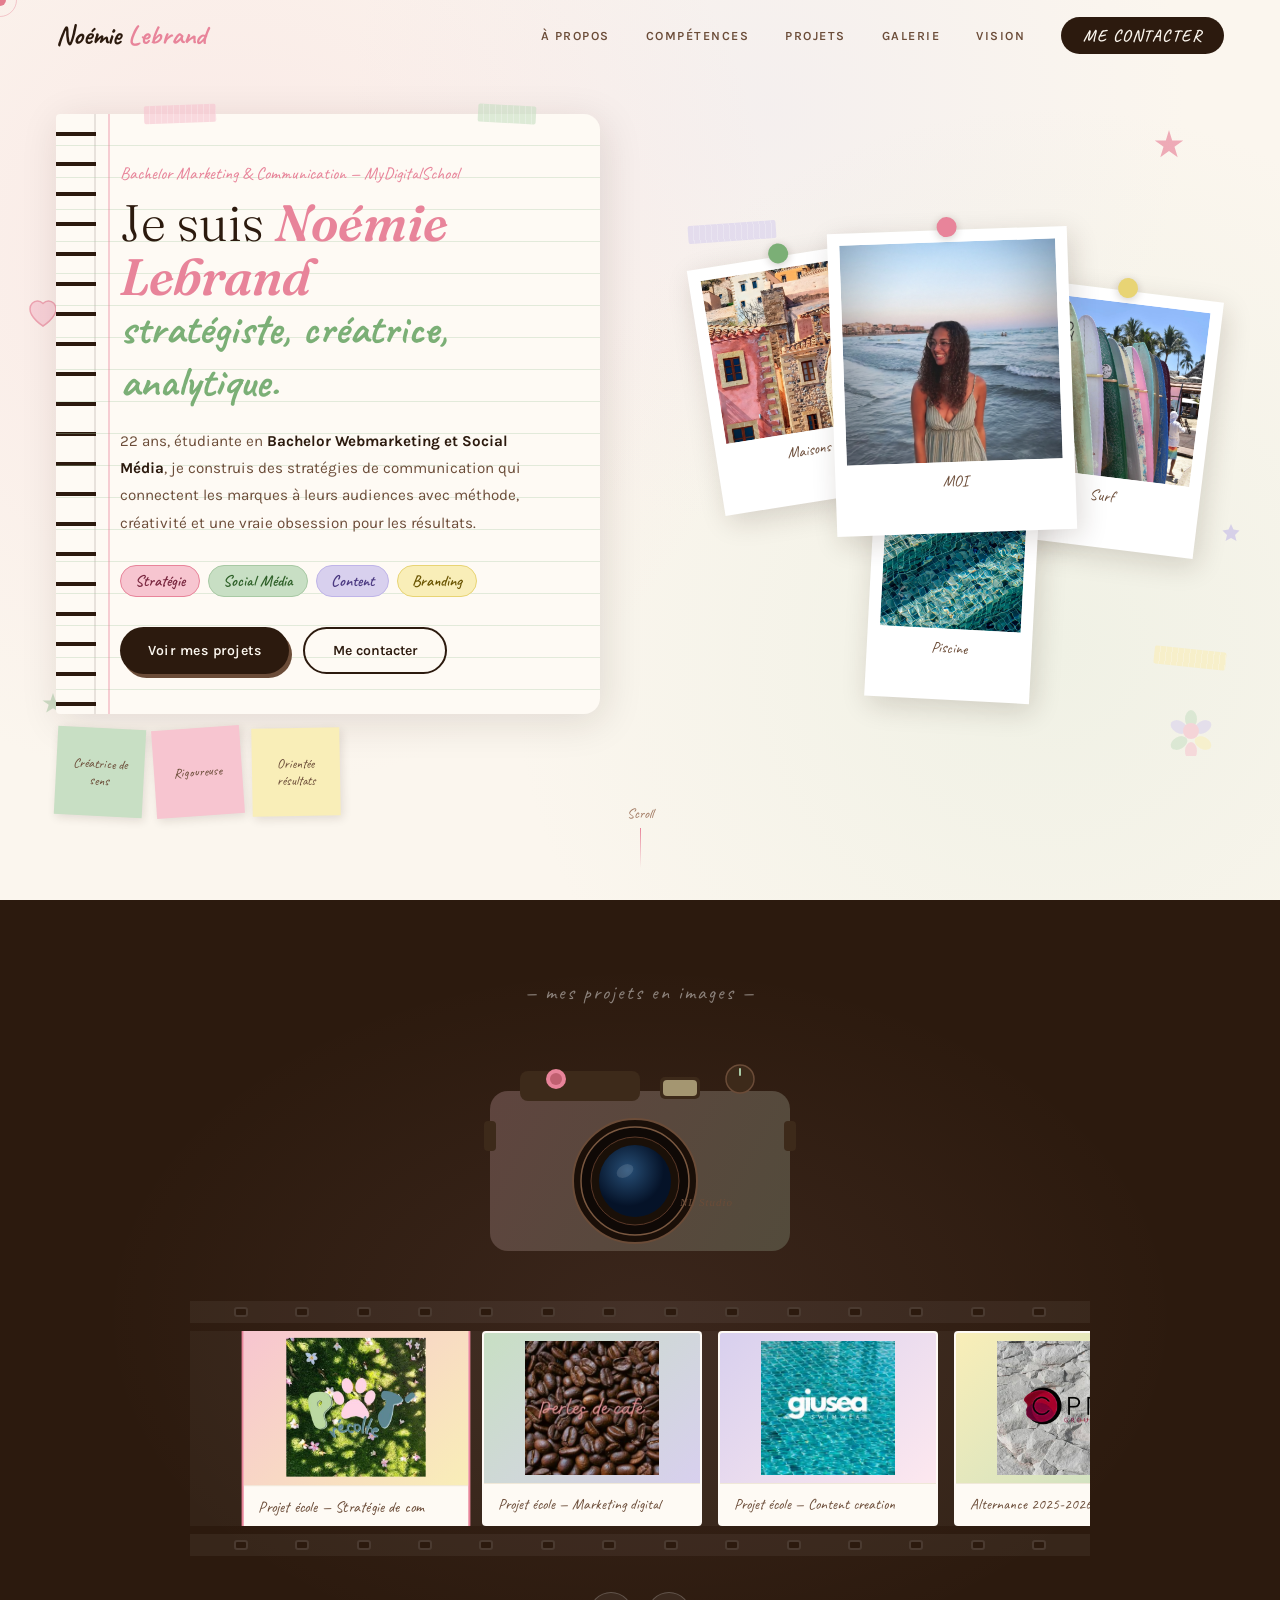
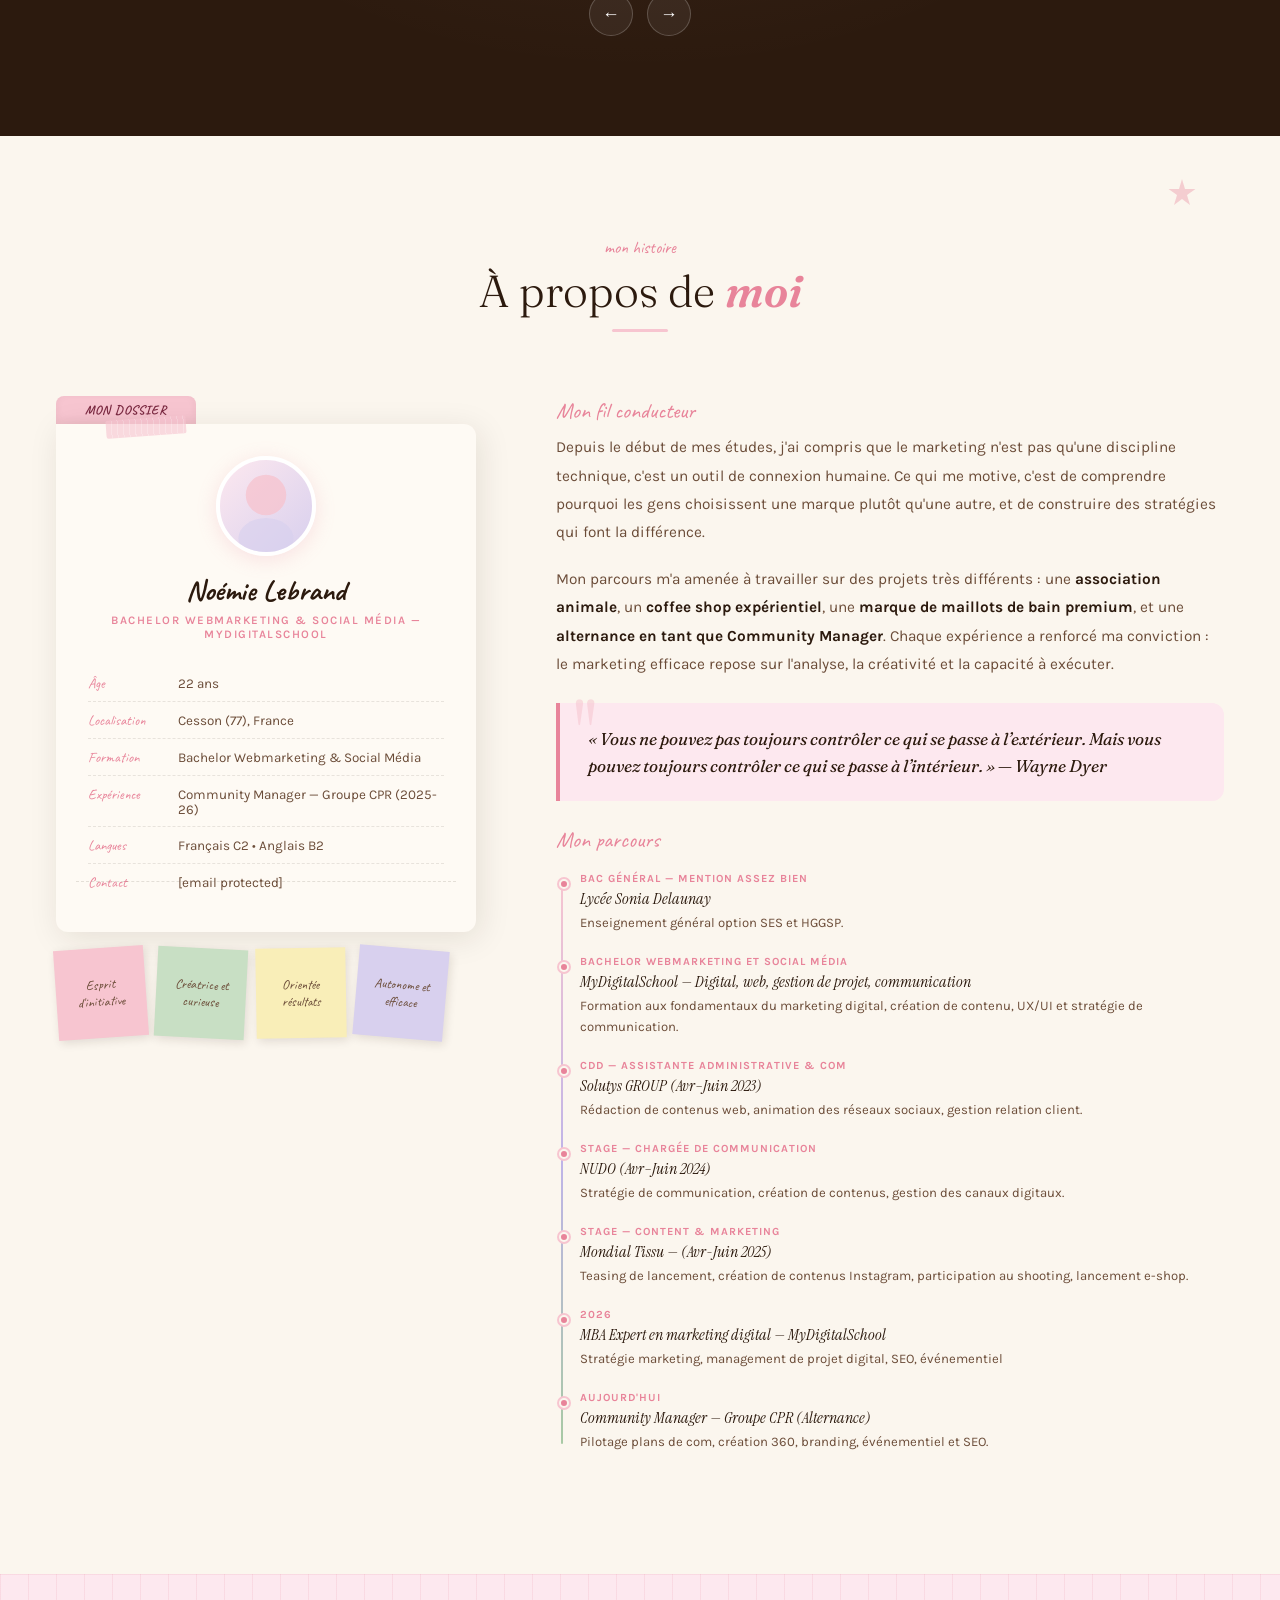
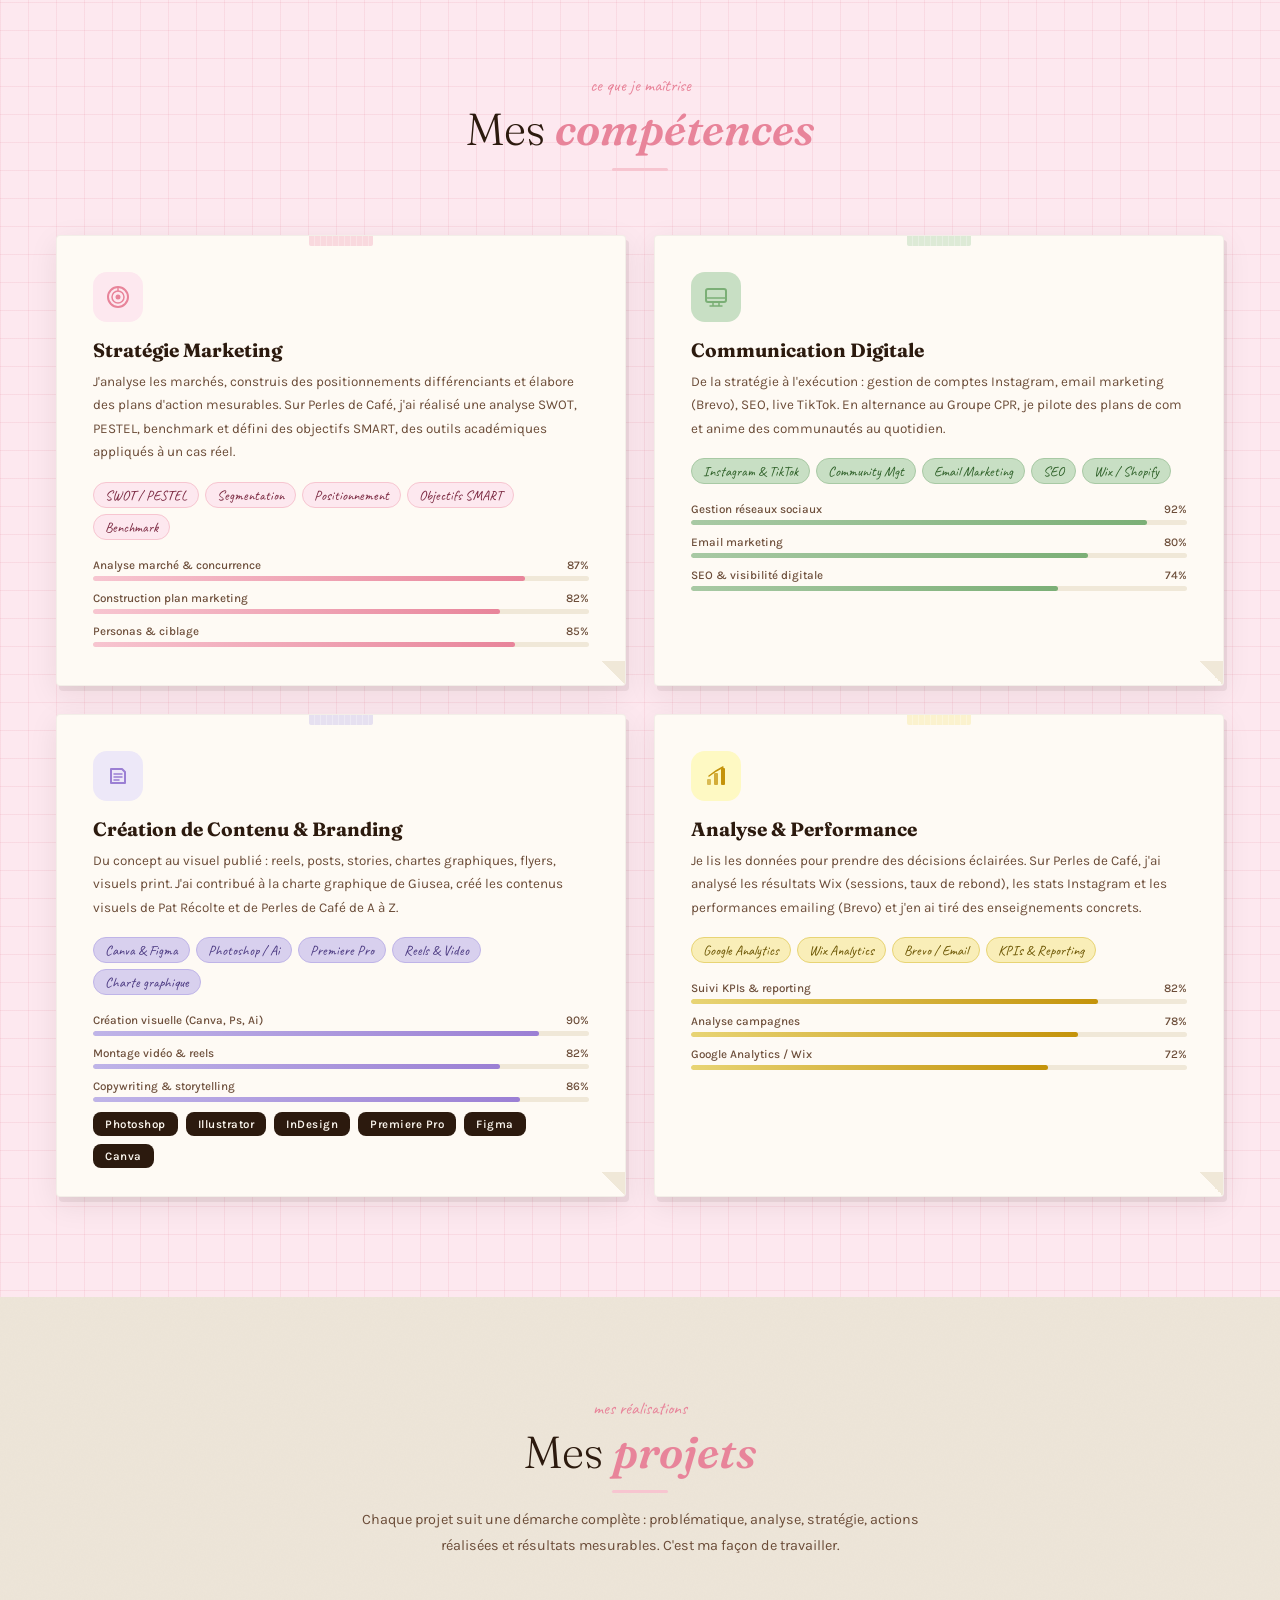
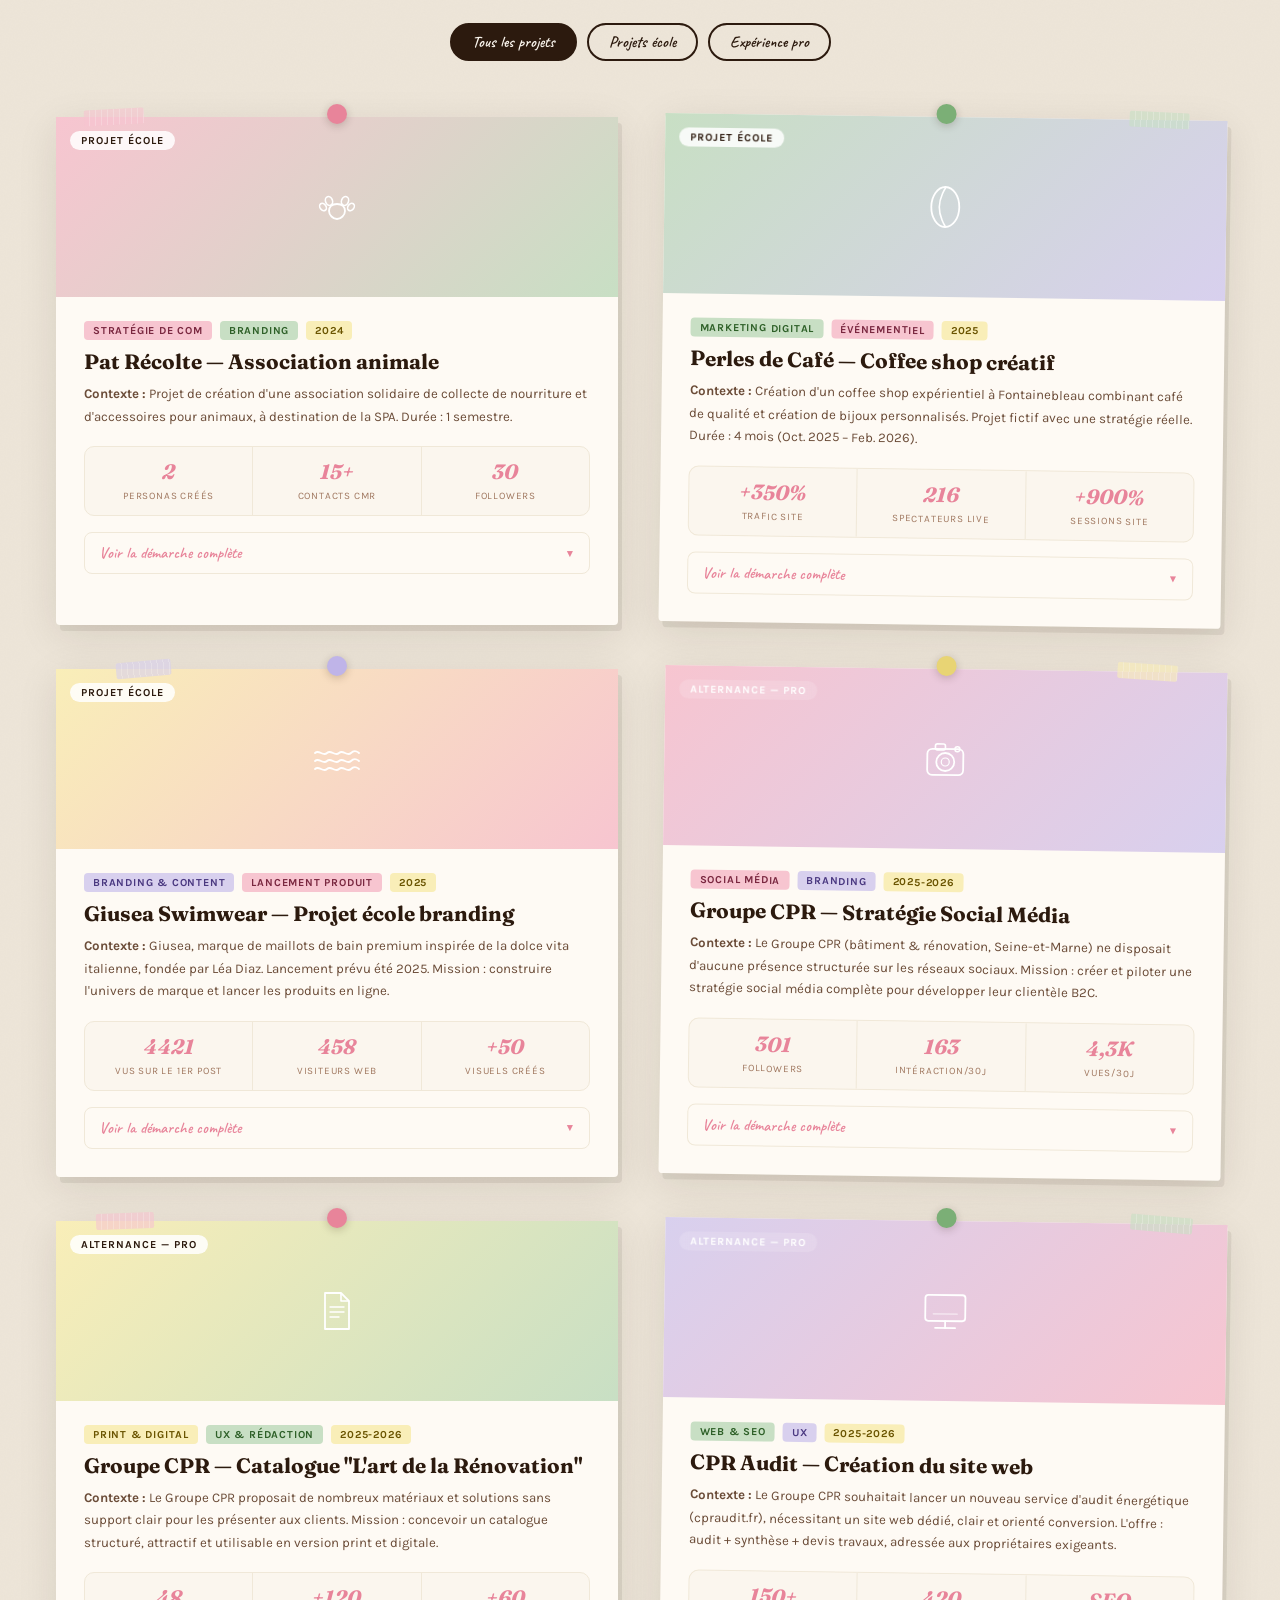
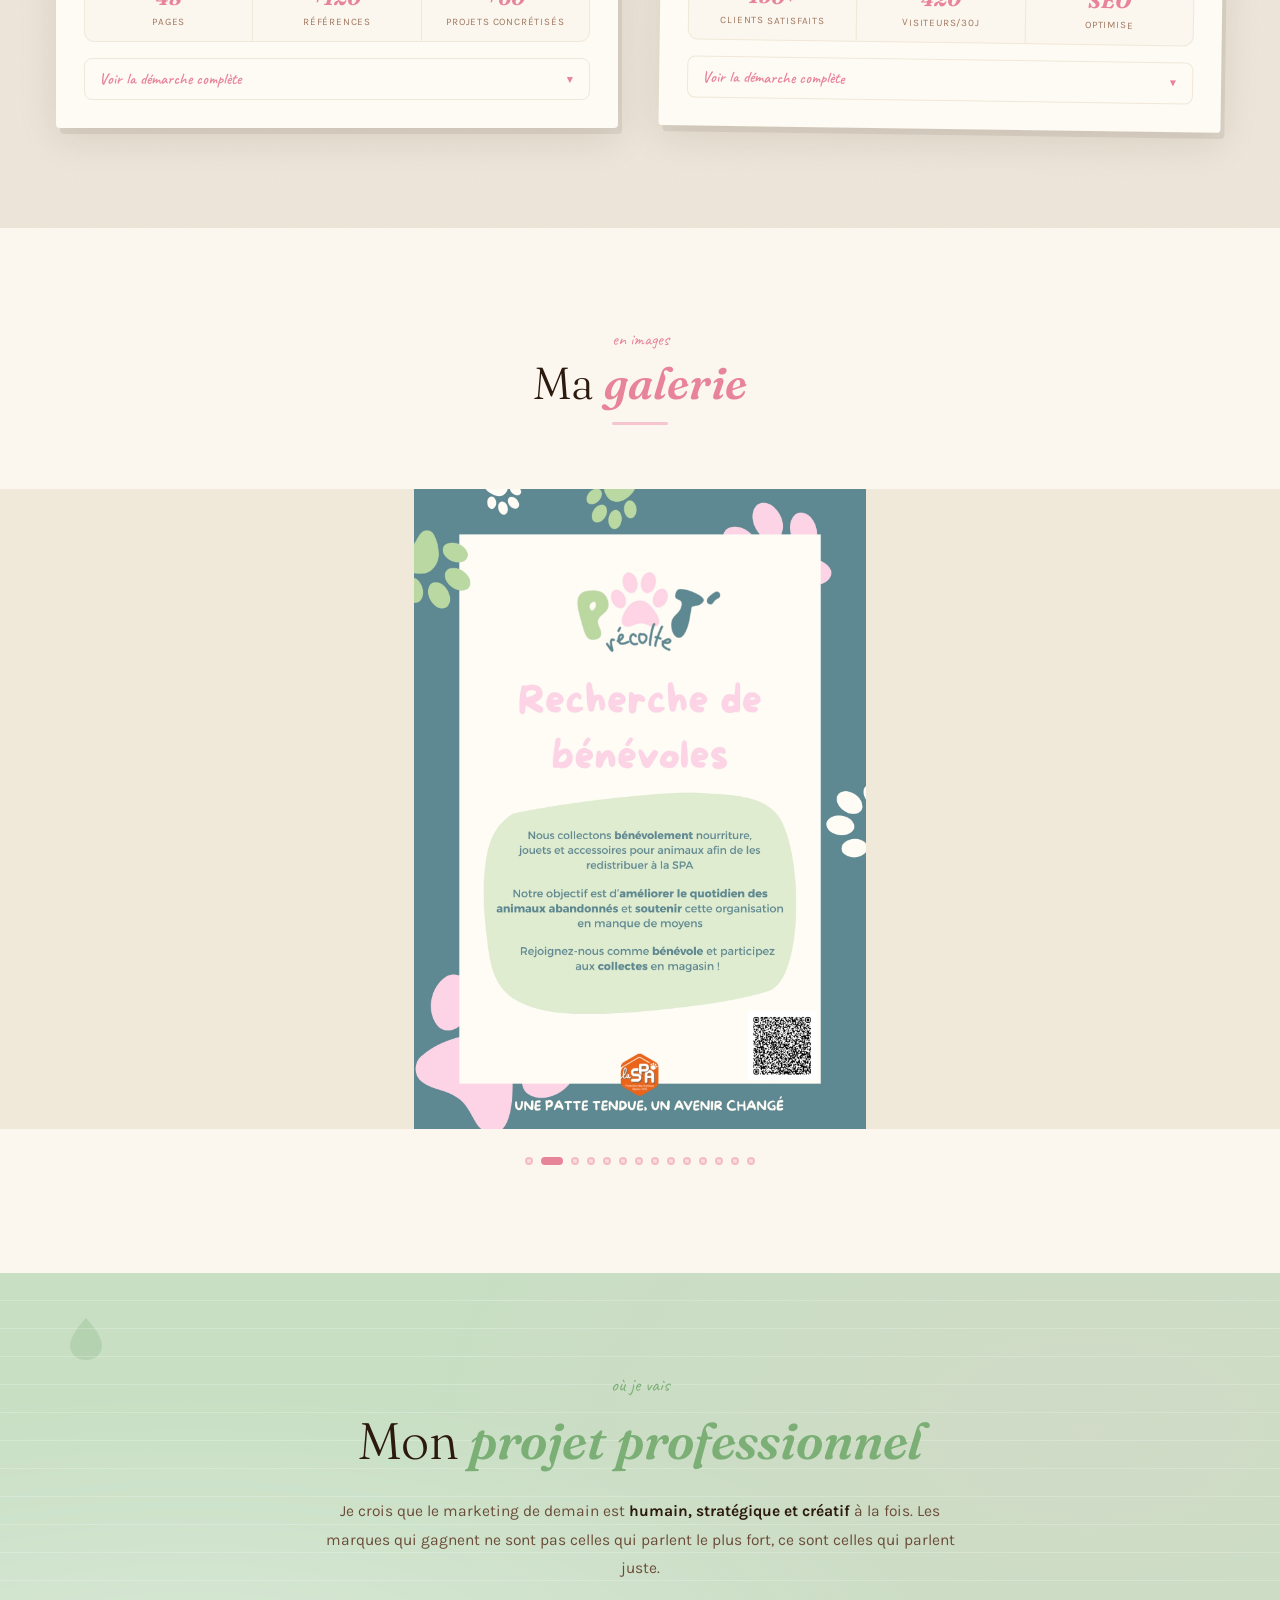
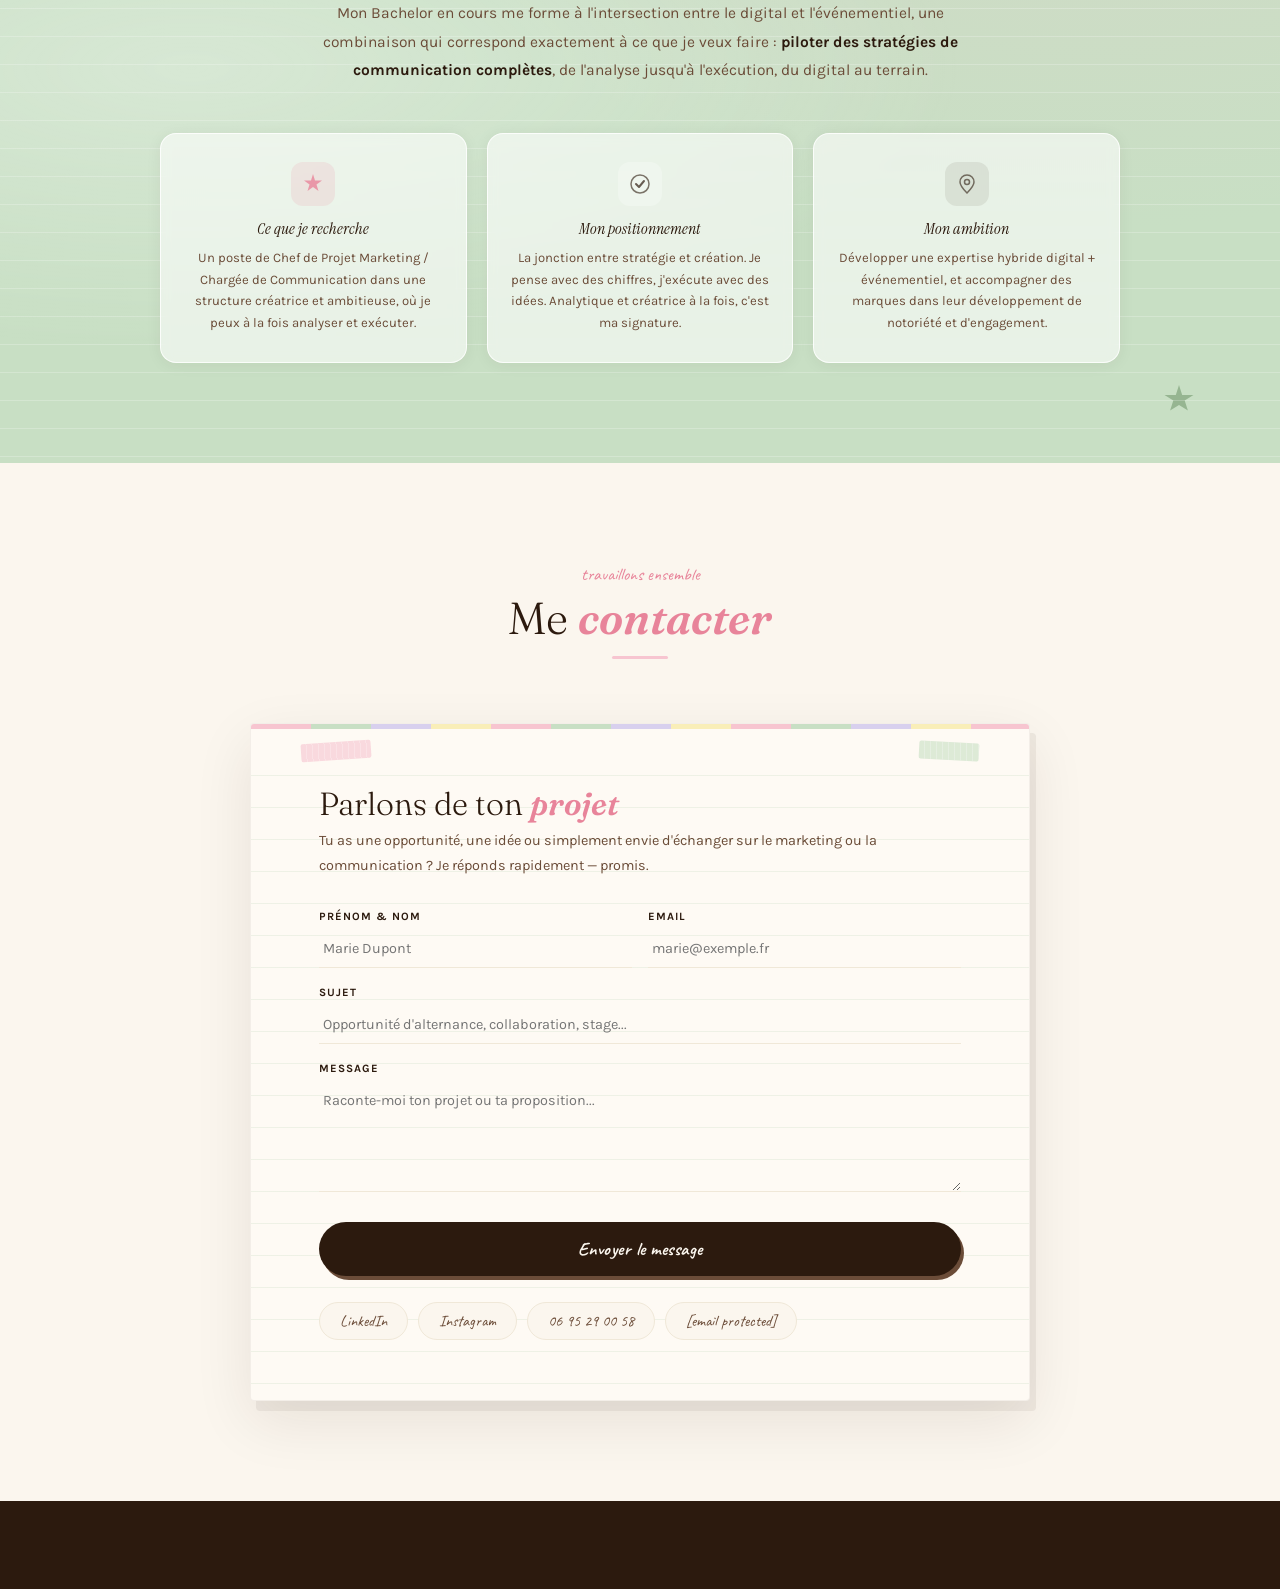
==== commit 057ea86b: "maj" ====
--- a/index.html
+++ b/index.html
@@ -3,7 +3,7 @@
 <head>
 <meta charset="UTF-8">
 <meta name="viewport" content="width=device-width, initial-scale=1.0">
-<title>Noemie Lebrand — Portfolio Marketing & Communication</title>
+<title>Noémie Lebrand — Portfolio Marketing & Communication</title>
 <link rel="preconnect" href="https://fonts.googleapis.com">
 <link href="https://fonts.googleapis.com/css2?family=Instrument+Serif:ital@0;1&family=Caveat:wght@400;500;600;700&family=Fraunces:ital,opsz,wght@0,9..144,300;0,9..144,700;1,9..144,400;1,9..144,600&family=Karla:wght@300;400;500;600&display=swap" rel="stylesheet">
 <link rel="stylesheet" href="style.css">
@@ -15,7 +15,7 @@
  
  
 
-<div id="ldr"><div class="ldr-n">Noemie Lebrand</div><div class="ldr-ds"><div class="ldr-d"></div><div class="ldr-d"></div><div class="ldr-d"></div></div></div>
+<div id="ldr"><div class="ldr-n">Noémie Lebrand</div><div class="ldr-ds"><div class="ldr-d"></div><div class="ldr-d"></div><div class="ldr-d"></div></div></div>
 <div class="cur" id="cur"></div>
 <div class="curt" id="curt"></div>
 
@@ -31,7 +31,7 @@
 </div>
 
 <nav id="nav">
-  <a href="#hero" class="nl">Noemie <span>Lebrand</span></a>
+  <a href="#hero" class="nl">Noémie <span>Lebrand</span></a>
   <ul class="nls">
     <li><a href="#about">À propos</a></li>
     <li><a href="#skills">Compétences</a></li>
@@ -61,7 +61,7 @@
         <div class="nb-ey">Bachelor Marketing &amp; Communication — MyDigitalSchool</div>
         <h1 class="nb-title">
           Je suis
-          <em>Noemie Lebrand</em>
+          <em>Noémie Lebrand</em>
           <span class="sc">stratégiste, créatrice, analytique.</span>
         </h1>
         <p class="nb-sub">22 ans, étudiante en <strong>Bachelor Webmarketing et Social Média</strong>, je construis des stratégies de communication qui connectent les marques à leurs audiences avec méthode, créativité et une vraie obsession pour les résultats.</p>
@@ -152,13 +152,13 @@
       <div class="ftab"></div>
       <div class="fbody">
         <div class="fav"><svg viewBox="0 0 100 100" fill="none" xmlns="http://www.w3.org/2000/svg"><circle cx="50" cy="38" r="22" fill="#F7C5D0" opacity=".8"/><ellipse cx="50" cy="85" rx="30" ry="22" fill="#D8D0EE" opacity=".6"/></svg></div>
-        <div class="fn">Noemie Lebrand</div>
+        <div class="fn">Noémie Lebrand</div>
         <div class="fr">Bachelor Webmarketing &amp; Social Média — MyDigitalSchool</div>
-        <div class="ir"><span class="ik">Age</span><span class="iv">22 ans</span></div>
+        <div class="ir"><span class="ik">Âge</span><span class="iv">22 ans</span></div>
         <div class="ir"><span class="ik">Localisation</span><span class="iv">Cesson (77), France</span></div>
         <div class="ir"><span class="ik">Formation</span><span class="iv">Bachelor Webmarketing &amp; Social Média</span></div>
         <div class="ir"><span class="ik">Expérience</span><span class="iv">Community Manager — Groupe CPR (2025-26)</span></div>
-        <div class="ir"><span class="ik">Langues</span><span class="iv">Francais C2 &bull; Anglais B2</span></div>
+        <div class="ir"><span class="ik">Langues</span><span class="iv">Français C2 &bull; Anglais B2</span></div>
         <div class="ir"><span class="ik">Contact</span><span class="iv"><a href="/cdn-cgi/l/email-protection" class="__cf_email__" data-cfemail="b4dadbd1d9ddd19ad8d1d6c6d5dad0f4d1d9d5ddd89ad2c6">[email&#160;protected]</a></span></div>
       </div>
       <div class="pits" style="margin-top:16px">
@@ -172,16 +172,16 @@
     <div class="rv" style="transition-delay:.15s">
       <div class="ab-lbl">Mon fil conducteur</div>
       <p class="ab-p">Depuis le début de mes études, j'ai compris que le marketing n'est pas qu'une discipline technique, c'est un outil de connexion humaine. Ce qui me motive, c'est de comprendre pourquoi les gens choisissent une marque plutôt qu'une autre, et de construire des stratégies qui font la différence.</p>
-      <p class="ab-p">Mon parcours m'a amenée à travailler sur des projets très différents : une <strong>association animale</strong>, un <strong>coffee shop experientiel</strong>, une <strong>marque de maillots de bain premium</strong>, et une <strong>alternance en tant que Community Manager</strong>. Chaque expérience a renforcé ma conviction : le marketing efficace repose sur l'analyse, la créativité et la capacité à exécuter.</p>
+      <p class="ab-p">Mon parcours m'a amenée à travailler sur des projets très différents : une <strong>association animale</strong>, un <strong>coffee shop expérientiel</strong>, une <strong>marque de maillots de bain premium</strong>, et une <strong>alternance en tant que Community Manager</strong>. Chaque expérience a renforcé ma conviction : le marketing efficace repose sur l'analyse, la créativité et la capacité à exécuter.</p>
       <div class="quote"><p>« Vous ne pouvez pas toujours contrôler ce qui se passe à l’extérieur. Mais vous pouvez toujours contrôler ce qui se passe à l’intérieur. » — Wayne Dyer</p></div>
       <div class="tl-lbl" style="font-family:var(--fs);font-size:1.4rem;color:var(--rose-deep);margin-bottom:18px">Mon parcours</div>
       <div class="tl-tr">
-        <div class="ti"><div class="ty">Bac general — Mention assez bien</div><div class="tt">Lycee Sonia Delaunay</div><div class="td">Enseignement général option SES et HGGSP.</div></div>
-        <div class="ti"><div class="ty">Bachelor Webmarketing et social média</div><div class="tt">MyDigitalSchool — Digital, web, gestion de projet, communication</div><div class="td">Formation aux fondamentaux du marketing digital, creation de contenu, UX/UI et stratégie de communication.</div></div>
+        <div class="ti"><div class="ty">Bac général — Mention assez bien</div><div class="tt">Lycée Sonia Delaunay</div><div class="td">Enseignement général option SES et HGGSP.</div></div>
+        <div class="ti"><div class="ty">Bachelor Webmarketing et Social Média</div><div class="tt">MyDigitalSchool — Digital, web, gestion de projet, communication</div><div class="td">Formation aux fondamentaux du marketing digital, création de contenu, UX/UI et stratégie de communication.</div></div>
         <div class="ti"><div class="ty">CDD — Assistante administrative & com</div><div class="tt">Solutys GROUP (Avr–Juin 2023)</div><div class="td">Rédaction de contenus web, animation des réseaux sociaux, gestion relation client.</div></div>
-        <div class="ti"><div class="ty">Stage — Charge de communication</div><div class="tt">NUDO (Avr–Juin 2024)</div><div class="td">Stratégie de communication, création de contenus, gestion des canaux digitaux.</div></div>
+        <div class="ti"><div class="ty">Stage — Chargée de communication</div><div class="tt">NUDO (Avr–Juin 2024)</div><div class="td">Stratégie de communication, création de contenus, gestion des canaux digitaux.</div></div>
         <div class="ti"><div class="ty">Stage — Content & Marketing</div><div class="tt">Mondial Tissu — (Avr-Juin 2025)</div><div class="td">Teasing de lancement, création de contenus Instagram, participation au shooting, lancement e-shop.</div></div>
-        <div class="ti"><div class="ty">2026</div><div class="tt"> MBA Expert en marketing digital — MyDigitalSchool</div><div class="td">Stratégie marketing, management de projet digital, SEO, événementiel</div></div>
+        <div class="ti"><div class="ty">2026</div><div class="tt">MBA Expert en marketing digital — MyDigitalSchool</div><div class="td">Stratégie marketing, management de projet digital, SEO, événementiel</div></div>
         <div class="ti"><div class="ty">Aujourd'hui</div><div class="tt">Community Manager — Groupe CPR (Alternance)</div><div class="td">Pilotage plans de com, création 360, branding, événementiel et SEO.</div></div>
       </div>
     </div>
@@ -198,7 +198,7 @@
         <div class="tape tr sk-tp"></div>
         <div class="sk-ico" style="background:var(--rose-pale)"><svg width="26" height="26" viewBox="0 0 26 26" fill="none"><circle cx="13" cy="13" r="10" stroke="#E8849A" stroke-width="2"/><circle cx="13" cy="13" r="6" stroke="#E8849A" stroke-width="1.5"/><circle cx="13" cy="13" r="2.5" fill="#E8849A"/><line x1="13" y1="3" x2="13" y2="7" stroke="#E8849A" stroke-width="1.5" stroke-linecap="round"/></svg></div>
         <div class="sk-ti">Stratégie Marketing</div>
-        <p class="sk-de">J'analyse les marchés, construis des positionnements différenciants et élabore des plans d'action mesurables. Sur Perles de Cafe, j'ai réalisé une analyse SWOT, PESTEL, benchmark et défini des objectifs SMART — des outils académiques appliqués à un cas réel.</p>
+        <p class="sk-de">J'analyse les marchés, construis des positionnements différenciants et élabore des plans d'action mesurables. Sur Perles de Café, j'ai réalisé une analyse SWOT, PESTEL, benchmark et défini des objectifs SMART, des outils académiques appliqués à un cas réel.</p>
         <div class="sk-tags"><span class="sk-tag" style="background:var(--rose-pale);color:#7A2840;border-color:var(--rose)">SWOT / PESTEL</span><span class="sk-tag" style="background:var(--rose-pale);color:#7A2840;border-color:var(--rose)">Segmentation</span><span class="sk-tag" style="background:var(--rose-pale);color:#7A2840;border-color:var(--rose)">Positionnement</span><span class="sk-tag" style="background:var(--rose-pale);color:#7A2840;border-color:var(--rose)">Objectifs SMART</span><span class="sk-tag" style="background:var(--rose-pale);color:#7A2840;border-color:var(--rose)">Benchmark</span></div>
         <ul class="sk-bars">
           <li class="sk-bi"><div class="sk-bl"><span>Analyse marché &amp; concurrence</span><span>87%</span></div><div class="sk-bt"><div class="sk-bf f-r" data-w="87"></div></div></li>
@@ -224,11 +224,11 @@
         <div class="tape tl sk-tp"></div>
         <div class="sk-ico" style="background:#EDE8F8"><svg width="26" height="26" viewBox="0 0 26 26" fill="none"><path d="M6 20L6 6L17 6L20 9L20 20Z" stroke="#9B7FD4" stroke-width="2" fill="none" stroke-linejoin="round"/><line x1="9" y1="11" x2="17" y2="11" stroke="#9B7FD4" stroke-width="1.5" stroke-linecap="round"/><line x1="9" y1="14" x2="17" y2="14" stroke="#9B7FD4" stroke-width="1.5" stroke-linecap="round"/><line x1="9" y1="17" x2="14" y2="17" stroke="#9B7FD4" stroke-width="1.5" stroke-linecap="round"/></svg></div>
         <div class="sk-ti">Création de Contenu &amp; Branding</div>
-        <p class="sk-de">Du concept au visuel publié : reels, posts, stories, chartes graphiques, flyers, visuels print. J'ai contribué à la charte graphique de Giusea, créé les contenus visuels de Pat Recolte et de Perles de Cafe de A à Z.</p>
+        <p class="sk-de">Du concept au visuel publié : reels, posts, stories, chartes graphiques, flyers, visuels print. J'ai contribué à la charte graphique de Giusea, créé les contenus visuels de Pat Récolte et de Perles de Café de A à Z.</p>
         <div class="sk-tags"><span class="sk-tag" style="background:var(--lav);color:#4A3880;border-color:var(--lav-mid)">Canva &amp; Figma</span><span class="sk-tag" style="background:var(--lav);color:#4A3880;border-color:var(--lav-mid)">Photoshop / Ai</span><span class="sk-tag" style="background:var(--lav);color:#4A3880;border-color:var(--lav-mid)">Premiere Pro</span><span class="sk-tag" style="background:var(--lav);color:#4A3880;border-color:var(--lav-mid)">Reels &amp; Video</span><span class="sk-tag" style="background:var(--lav);color:#4A3880;border-color:var(--lav-mid)">Charte graphique</span></div>
         <ul class="sk-bars">
           <li class="sk-bi"><div class="sk-bl"><span>Création visuelle (Canva, Ps, Ai)</span><span>90%</span></div><div class="sk-bt"><div class="sk-bf f-l" data-w="90"></div></div></li>
-          <li class="sk-bi"><div class="sk-bl"><span>Montage video &amp; réels</span><span>82%</span></div><div class="sk-bt"><div class="sk-bf f-l" data-w="82"></div></div></li>
+          <li class="sk-bi"><div class="sk-bl"><span>Montage vidéo &amp; reels</span><span>82%</span></div><div class="sk-bt"><div class="sk-bf f-l" data-w="82"></div></div></li>
           <li class="sk-bi"><div class="sk-bl"><span>Copywriting &amp; storytelling</span><span>86%</span></div><div class="sk-bt"><div class="sk-bf f-l" data-w="86"></div></div></li>
         </ul>
         <div class="tools-list">
@@ -240,7 +240,7 @@
         <div class="tape tb sk-tp"></div>
         <div class="sk-ico" style="background:#FEF9C3"><svg width="26" height="26" viewBox="0 0 26 26" fill="none"><rect x="4" y="16" width="4" height="6" rx="1" fill="#C4930A" opacity=".6"/><rect x="11" y="10" width="4" height="12" rx="1" fill="#C4930A" opacity=".75"/><rect x="18" y="5" width="4" height="17" rx="1" fill="#C4930A"/><polyline points="6,13 13,8 20,4" stroke="#C4930A" stroke-width="1.5" stroke-linecap="round" fill="none"/></svg></div>
         <div class="sk-ti">Analyse &amp; Performance</div>
-        <p class="sk-de">Je lis les données pour prendre des décisions éclairées. Sur Perles de Cafe, j'ai analysé les résultats Wix (sessions, taux de rebond), les stats Instagram et les performances emailing (Brevo) — et j'en ai tiré des enseignements concrets.</p>
+        <p class="sk-de">Je lis les données pour prendre des décisions éclairées. Sur Perles de Café, j'ai analysé les résultats Wix (sessions, taux de rebond), les stats Instagram et les performances emailing (Brevo) et j'en ai tiré des enseignements concrets.</p>
         <div class="sk-tags"><span class="sk-tag" style="background:var(--butter);color:#6A5400;border-color:var(--butter-d)">Google Analytics</span><span class="sk-tag" style="background:var(--butter);color:#6A5400;border-color:var(--butter-d)">Wix Analytics</span><span class="sk-tag" style="background:var(--butter);color:#6A5400;border-color:var(--butter-d)">Brevo / Email</span><span class="sk-tag" style="background:var(--butter);color:#6A5400;border-color:var(--butter-d)">KPIs &amp; Reporting</span></div>
         <ul class="sk-bars">
           <li class="sk-bi"><div class="sk-bl"><span>Suivi KPIs &amp; reporting</span><span>82%</span></div><div class="sk-bt"><div class="sk-bf f-b" data-w="82"></div></div></li>
@@ -258,7 +258,7 @@
     <span class="sh-ey">mes réalisations</span>
     <h2 class="sh-ti">Mes <em>projets</em></h2>
     <div class="sh-line"></div>
-    <p style="margin-top:14px;color:var(--ink-m);font-size:.9rem;max-width:560px;margin-left:auto;margin-right:auto;line-height:1.8">Chaque projet suit une démarché complete : problematique, analyse, stratégie, actions réalisées et résultats mesurables. C'est ma facon de travailler.</p>
+    <p style="margin-top:14px;color:var(--ink-m);font-size:.9rem;max-width:560px;margin-left:auto;margin-right:auto;line-height:1.8">Chaque projet suit une démarche complète : problématique, analyse, stratégie, actions réalisées et résultats mesurables. C'est ma façon de travailler.</p>
   </div>
 
   <div class="pj-in">
@@ -290,68 +290,68 @@
         </div>
         <div class="pj-bd">
           <div class="pj-chips"><span class="pjch cr">Stratégie de com</span><span class="pjch cs">Branding</span><span class="pjch cb">2024</span></div>
-          <h3 class="pj-ti">Pat Recolte — Association animale</h3>
-          <p class="pj-cx"><strong>Contexte :</strong> Projet de création d'une association solidaire de collecte de nourriture et accessoires pour animaux, à destination de la SPA. Duree : 1 semestre.</p>
+          <h3 class="pj-ti">Pat Récolte — Association animale</h3>
+          <p class="pj-cx"><strong>Contexte :</strong> Projet de création d'une association solidaire de collecte de nourriture et d'accessoires pour animaux, à destination de la SPA. Durée : 1 semestre.</p>
           <div class="pj-kpis">
-            <div class="kpi"><span class="kv">2</span><span class="kl">Personas crées</span></div>
+            <div class="kpi"><span class="kv">2</span><span class="kl">Personas créés</span></div>
             <div class="kpi"><span class="kv">15+</span><span class="kl">Contacts CMR</span></div>
-            <div class="kpi"><span class="kv">360</span><span class="kl">Stratégie com</span></div>
-          </div>
-          <button class="pj-ab" onclick="tacc(this)">Voir la démarché complète <span class="ch">&#9660;</span></button>
+            <div class="kpi"><span class="kv">30</span><span class="kl">Followers</span></div>
+          </div>
+          <button class="pj-ab" onclick="tacc(this)">Voir la démarche complète <span class="ch">&#9660;</span></button>
           <div class="pj-acc">
             <div class="acc-in">
-              <div class="ar"><div class="art">Problématique</div><p>Comment construire une offre pertinente et engageante pour mobiliser deux segments de clientele aux comportements et attentes très différents autour d'une cause animale ?</p></div>
+              <div class="ar"><div class="art">Problématique</div><p>Comment construire une offre pertinente et engageante pour mobiliser deux segments de clientèle aux comportements et attentes très différents autour d'une cause animale ?</p></div>
               <div class="ar"><div class="art">Enjeux</div>
-                <p>J'ai du créér une association a partir de zéro, sans notoriete ni budget, en concevant une offre capable de :</p>
-                <ul>
-                  <li>Repondre a des attentes distinctes (jeunes vs seniors)</li>
-                  <li>Générer un engagement concret (benevolat, dons)</li>
+                <p>J'ai dû créer une association à partir de zéro, sans notoriété ni budget, en concevant une offre capable de :</p>
+                <ul>
+                  <li>Répondre à des attentes distinctes (jeunes vs seniors)</li>
+                  <li>Générer un engagement concret (bénévolat, dons)</li>
                   <li>Rendre la cause accessible et actionnable pour chaque cible</li>
                 </ul>
               </div>
               <div class="ar"><div class="art">Analyse des cibles & construction des personas</div>
-                <p>Je me suis appuye sur une analyse des comportements et motivations pour definir deux segments principaux :</p>
-                <ul>
-                  <li><strong>Clara, 22 ans (cible jeune digitale)</strong> — Motivee par l'impact concret et la valorisation personnelle (CV), très active sur Instagram et TikTok. Frein : manque de temps et besoin de résultats rapides.</li>
-                  <li><strong>Jean-Pierre, 68 ans (cible senior locale)</strong> — Motive par l'utilite sociale et le lien humain, actif sur Facebook et sensible a la communication locale. Frein : mobilite limitee et apprehension des actions physiques.</li>
-                </ul>
-                <p class="ar-insight">&#128073; Cette segmentation m'a permis d'adapter entierement l'offre proposee.</p>
-              </div>
-              <div class="ar"><div class="art">Creation de l'offre adaptee</div>
-                <p>J'ai concu une offre différenciée selon chaque segment, en alignant les attentes, les canaux et les formats :</p>
-                <ul>
-                  <li><strong>Pour les jeunes :</strong> engagement flexible (missions ponctuelles), valorisation personnelle (expérience, impact visible), communication emotionnelle et dynamique (réseaux sociaux).</li>
-                  <li><strong>Pour les seniors :</strong> engagement social et local (événements, collectes), simplicite d'acces a l'information (print, Facebook), mise en avant de l'utilite concrete.</li>
-                </ul>
-                <p class="ar-insight">&#128073; L'offre repose sur une promesse commune : <em>"Une patte tendue, un avenir change"</em>, avec des declinaisons adaptees a chaque cible.</p>
+                <p>Je me suis appuyée sur une analyse des comportements et motivations pour définir deux segments principaux :</p>
+                <ul>
+                  <li><strong>Clara, 22 ans (cible jeune digitale)</strong> — Motivée par l'impact concret et la valorisation personnelle (CV), très active sur Instagram et TikTok. Frein : manque de temps et besoin de résultats rapides.</li>
+                  <li><strong>Jean-Pierre, 68 ans (cible senior locale)</strong> — Motivé par l'utilité sociale et le lien humain, actif sur Facebook et sensible à la communication locale. Frein : mobilité limitée et appréhension des actions physiques.</li>
+                </ul>
+                <p class="ar-insight">&#128073; Cette segmentation m'a permis d'adapter entièrement l'offre proposée.</p>
+              </div>
+              <div class="ar"><div class="art">Création de l'offre adaptée</div>
+                <p>J'ai conçu une offre différenciée selon chaque segment, en alignant les attentes, les canaux et les formats :</p>
+                <ul>
+                  <li><strong>Pour les jeunes :</strong> engagement flexible (missions ponctuelles), valorisation personnelle (expérience, impact visible), communication émotionnelle et dynamique (réseaux sociaux).</li>
+                  <li><strong>Pour les seniors :</strong> engagement social et local (événements, collectes), simplicité d'accès à l'information (print, Facebook), mise en avant de l'utilité concrète.</li>
+                </ul>
+                <p class="ar-insight">&#128073; L'offre repose sur une promesse commune : <em>"Une patte tendue, un avenir changé"</em>, avec des déclinaisons adaptées à chaque cible.</p>
               </div>
               <div class="ar"><div class="art">Stratégie mise en place</div>
                 <p>J'ai construit une stratégie d'offre multicanale cohérente :</p>
                 <ul>
                   <li>Digital (Instagram) pour attirer et engager les jeunes</li>
                   <li>Communication locale (flyers, affiches, presse) pour toucher les seniors</li>
-                  <li>Double parcours sur la landing page : benevole / donateur</li>
-                  <li>Événementiel (collectes, kermesse) pour concretiser l'engagement</li>
-                </ul>
-                <p class="ar-insight">&#128073; J'ai structuré l'offre autour de deux canaux principaux : Instagram et le print, en cohèrence avec les usages des cibles.</p>
+                  <li>Double parcours sur la landing page : bénévole / donateur</li>
+                  <li>Événementiel (collectes, kermesse) pour concrétiser l'engagement</li>
+                </ul>
+                <p class="ar-insight">&#128073; J'ai structuré l'offre autour de deux canaux principaux : Instagram et le print, en cohérence avec les usages des cibles.</p>
               </div>
               <div class="ar"><div class="art">Actions concretes réalisées</div>
                 <ul>
-                  <li>J'ai defini les personas detailles (motivations, freins, canaux)</li>
-                  <li>J'ai concu une offre différenciée selon les segments</li>
-                  <li>J'ai structuré les parcours utilisateurs (benevole / donateur) sur la landing page</li>
-                  <li>J'ai créé des supports adaptes a chaque cible (posts, stories, flyers, affiches)</li>
+                  <li>J'ai défini les personas détaillés (motivations, freins, canaux)</li>
+                  <li>J'ai conçu une offre différenciée selon les segments</li>
+                  <li>J'ai structuré les parcours utilisateurs (bénévole / donateur) sur la landing page</li>
+                  <li>J'ai créé des supports adaptés à chaque cible (posts, stories, flyers, affiches)</li>
                   <li>J'ai mis en place des actions terrain cohérentes avec l'offre (collectes, événement type kermesse)</li>
-                  <li>J'ai intègre une logique d'acquisition + fidélisation (newsletter, dons reçurrents)</li>
+                  <li>J'ai intégré une logique d'acquisition + fidélisation (newsletter, dons récurrents)</li>
                 </ul>
               </div>
               <div class="ar"><div class="art">Résultats & impact</div>
-                <div class="result-box"><strong>+15 contacts benevoles générés en quelques heures</strong><p>Les formulaires d'inscription ont généré une base de donnees qualifiée des le lancement de l'ecosysteme digital.</p></div>
-                <div class="result-box"><strong>Ecosysteme complet lance</strong><p>Instagram + landing page + supports print — une présence cohérente et opérationnelle sur tous les canaux cibles.</p></div>
-                <div class="result-box"><strong>Offre validée par le jury</strong><p>Stratégie d'offre cohérente, différenciée et academiquement argumentee — projet juge complet et professionnel.</p></div>
-              </div>
-              <div class="ar"><div class="art">Ce que ce projet demontre</div><p>Ma capacité a analyser des segments de clientele différents, a adapter une offre a leurs attentes réelles, a traduire cette offre en actions concretes et cohérentes, et a créér un lien entre stratégie marketing et terrain.</p></div>
-              <div class="ar"><div class="art">Compétences mobilisees</div><div class="acc-sks"><span class="acc-sk">Stratégie de com</span><span class="acc-sk">Creation personas</span><span class="acc-sk">Branding</span><span class="acc-sk">Social média</span><span class="acc-sk">Canva</span><span class="acc-sk">Copywriting</span><span class="acc-sk">Acquisition &amp; fidélisation</span></div></div>
+                <div class="result-box"><strong>+15 contacts bénévoles générés en quelques heures</strong><p>Les formulaires d'inscription ont généré une base de données qualifiée dès le lancement de l'écosystème digital.</p></div>
+                <div class="result-box"><strong>Écosystème complet lancé</strong><p>Instagram + landing page + supports print — une présence cohérente et opérationnelle sur tous les canaux cibles.</p></div>
+                <div class="result-box"><strong>Offre validée par le jury</strong><p>Stratégie d'offre cohérente, différenciée et académiquement argumentée — projet jugé complet et professionnel.</p></div>
+              </div>
+              <div class="ar"><div class="art">Ce que ce projet démontre</div><p>Ma capacité à analyser des segments de clientèle différents, à adapter une offre à leurs attentes réelles, à traduire cette offre en actions concrètes et cohérentes, et à créer un lien entre stratégie marketing et terrain.</p></div>
+              <div class="ar"><div class="art">Compétences mobilisées</div><div class="acc-sks"><span class="acc-sk">Stratégie de com</span><span class="acc-sk">Création de personas</span><span class="acc-sk">Branding</span><span class="acc-sk">Social média</span><span class="acc-sk">Canva</span><span class="acc-sk">Copywriting</span><span class="acc-sk">Acquisition &amp; fidélisation</span></div></div>
             </div>
           </div>
         </div>
@@ -372,74 +372,74 @@
         </div>
         <div class="pj-bd">
           <div class="pj-chips"><span class="pjch cs">Marketing digital</span><span class="pjch cr">Événementiel</span><span class="pjch cb">2025</span></div>
-          <h3 class="pj-ti">Perles de Cafe — Coffee shop creatif</h3>
-          <p class="pj-cx"><strong>Contexte :</strong> Creation d'un coffee shop experientiel a Fontainebleau combinant cafe de qualité et creation de bijoux personnalises. Projet fictif — stratégie réelle. Duree : 4 mois (Oct. 2025 – Feb. 2026).</p>
+          <h3 class="pj-ti">Perles de Café — Coffee shop créatif</h3>
+          <p class="pj-cx"><strong>Contexte :</strong> Création d'un coffee shop expérientiel à Fontainebleau combinant café de qualité et création de bijoux personnalisés. Projet fictif avec une stratégie réelle. Durée : 4 mois (Oct. 2025 – Feb. 2026).</p>
           <div class="pj-kpis">
             <div class="kpi"><span class="kv">+350%</span><span class="kl">Trafic site</span></div>
             <div class="kpi"><span class="kv">216</span><span class="kl">Spectateurs live</span></div>
             <div class="kpi"><span class="kv">+900%</span><span class="kl">Sessions site</span></div>
           </div>
-          <button class="pj-ab" onclick="tacc(this)">Voir la démarché complete <span class="ch">&#9660;</span></button>
+          <button class="pj-ab" onclick="tacc(this)">Voir la démarche complète <span class="ch">&#9660;</span></button>
           <div class="pj-acc">
             <div class="acc-in">
-              <div class="ar"><div class="art">Problématique</div><p>Comment ai-je validé le potentiel d'un concept hybride (coffee shop + atelier bijoux) a Fontainebleau en m'appuyant sur une étude de marché complete ?</p></div>
+              <div class="ar"><div class="art">Problématique</div><p>Comment ai-je validé le potentiel d'un concept hybride (coffee shop + atelier bijoux) à Fontainebleau en m'appuyant sur une étude de marché complète ?</p></div>
               <div class="ar"><div class="art">Enjeux</div>
-                <p>Je devais analyser la viabilite d'un concept innovant sur un marché concurrentiel, en tenant compte :</p>
+                <p>Je devais analyser la viabilité d'un concept innovant sur un marché concurrentiel, en tenant compte :</p>
                 <ul>
                   <li>De la saturation des coffee shops</li>
                   <li>De la pertinence d'un concept hybride</li>
                   <li>Des attentes réelles des consommateurs</li>
-                  <li>Du contexte economique (inflation, pouvoir d'achat)</li>
-                </ul>
-                <p class="ar-insight">&#128073; L'objectif etait de securiser le projet avant de definir la stratégie.</p>
+                  <li>Du contexte économique (inflation, pouvoir d'achat)</li>
+                </ul>
+                <p class="ar-insight">&#128073; L'objectif était de sécuriser le projet avant de définir la stratégie.</p>
               </div>
               <div class="ar"><div class="art">Démarché d'étude de marché</div>
-                <p>J'ai structuré mon analyse autour de plusieurs axes complementaires :</p>
-                <ul>
-                  <li><strong>Analyse sectorielle :</strong> étude de trois marchés (coffee shop, bijoux personnalises, loisirs creatifs) — le concept se positionne a leur intersection.</li>
-                  <li><strong>PESTEL :</strong> identification des contraintes (reglementation, normes) et des tendances (expériences, personnalisation, digital).</li>
+                <p>J'ai structuré mon analyse autour de plusieurs axes complémentaires :</p>
+                <ul>
+                  <li><strong>Analyse sectorielle :</strong> étude de trois marchés (coffee shop, bijoux personnalisés, loisirs créatifs) — le concept se positionne à leur intersection.</li>
+                  <li><strong>PESTEL :</strong> identification des contraintes (réglementation, normes) et des tendances (expériences, personnalisation, digital).</li>
                   <li><strong>Benchmark concurrentiel :</strong> comparaison avec des acteurs existants — aucun concurrent local ne propose ce concept hybride.</li>
-                  <li><strong>SWOT :</strong> mise en evidence des forces (expérience différenciante) et des risques (complexite, inflation).</li>
-                  <li><strong>Étude quantitative :</strong> enquête menée aupres de 102 répondants pour validér l'intérêt du concept.</li>
+                  <li><strong>SWOT :</strong> mise en évidence des forces (expérience différenciante) et des risques (complexité, inflation).</li>
+                  <li><strong>Étude quantitative :</strong> enquête menée auprès de 102 répondants pour valider l'intérêt du concept.</li>
                   <li><strong>Étude sémantique (SEO) :</strong> analyse des recherches utilisateurs pour comprendre les attentes et adapter le positionnement.</li>
                 </ul>
               </div>
               <div class="ar"><div class="art">Analyse du marché local</div>
-                <p>J'ai etudie le potentiel de Fontainebleau :</p>
+                <p>J'ai étudié le potentiel de Fontainebleau :</p>
                 <ul>
                   <li>500 000 visiteurs/an (tourisme)</li>
-                  <li>Clientele locale + internationale</li>
+                  <li>Clientèle locale + internationale</li>
                   <li>Forte recherche d'expériences</li>
                 </ul>
-                <p class="ar-insight">&#128073; Ce contexte renforcé la pertinence du concept.</p>
+                <p class="ar-insight">&#128073; Ce contexte renforce la pertinence du concept.</p>
               </div>
               <div class="ar"><div class="art">Principaux enseignements</div>
                 <p>Mon étude m'a permis de conclure que :</p>
                 <ul>
                   <li>Le concept est différenciant sur son marché local</li>
-                  <li>La demande pour des expériences creatives est réelle</li>
-                  <li>Une cible claire se degage (jeunes femmes 18–25 ans)</li>
-                  <li>Le positionnement "expérience + esthetique + personnalisation" est cohérent</li>
+                  <li>La demande pour des expériences créatives est réelle</li>
+                  <li>Une cible claire se dégage (jeunes femmes 18–25 ans)</li>
+                  <li>Le positionnement "expérience + esthétique + personnalisation" est cohérent</li>
                 </ul>
               </div>
               <div class="ar"><div class="art">Ce que j'ai réalisé concretement</div>
                 <ul>
-                  <li>Realisation d'une étude de marché complete (SWOT, PESTEL, benchmark)</li>
-                  <li>Analyse des tendances et donnees sectorielles</li>
+                  <li>Réalisation d'une étude de marché complète (SWOT, PESTEL, benchmark)</li>
+                  <li>Analyse des tendances et données sectorielles</li>
                   <li>Conception et exploitation d'une enquête quantitative (102 réponses)</li>
                   <li>Analyse SEO et comportementale</li>
-                  <li>Étude du potentiel geographique (Fontainebleau : 500 000 visiteurs/an)</li>
-                  <li>Synthèse des donnees pour orienter les decisions strategiques</li>
+                  <li>Étude du potentiel géographique (Fontainebleau : 500 000 visiteurs/an)</li>
+                  <li>Synthèse des données pour orienter les décisions stratégiques</li>
                 </ul>
               </div>
               <div class="ar"><div class="art">Résultats &amp; impact</div>
-                <div class="result-box"><strong>Validation du potentiel du concept avant lancement</strong><p>L'étude a confirme la viabilite du concept hybride et l'absence de concurrent direct sur le marché local de Fontainebleau.</p></div>
-                <div class="result-box"><strong>Identification d'un positionnement différenciant</strong><p>Positionnement "expérience + esthetique + personnalisation" validé par les donnees quantitatives et le benchmark concurrentiel.</p></div>
-                <div class="result-box"><strong>Definition claire de la cible</strong><p>Une cible prioritaire identifiée : jeunes femmes 18–25 ans, sensibles aux expériences creatives, actives sur Instagram.</p></div>
-                <div class="result-box"><strong>Base solide pour construire la stratégie marketing</strong><p>L'étude a fourni les fondations analytiques nécessaires a la construction de toute la stratégie de communication.</p></div>
-              </div>
-              <div class="ar"><div class="art">Ce que ce projet demontre</div><p>Ma capacité a structurér une étude de marché complete, a croiser plusieurs sources de donnees (quantitatives et qualitatives), a analyser un environnement concurrentiel et sectoriel, et a transformer des donnees en decisions strategiques.</p></div>
-              <div class="ar"><div class="art">Compétences mobilisees</div><div class="acc-sks"><span class="acc-sk">Analyse marché</span><span class="acc-sk">SWOT / PESTEL</span><span class="acc-sk">Personas</span><span class="acc-sk">Objectifs SMART</span></div></div>
+                <div class="result-box"><strong>Validation du potentiel du concept avant lancement</strong><p>L'étude a confirmé la viabilité du concept hybride et l'absence de concurrent direct sur le marché local de Fontainebleau.</p></div>
+                <div class="result-box"><strong>Identification d'un positionnement différenciant</strong><p>Positionnement "expérience + esthétique + personnalisation" validé par les données quantitatives et le benchmark concurrentiel.</p></div>
+                <div class="result-box"><strong>Définition claire de la cible</strong><p>Une cible prioritaire identifiée : jeunes femmes 18–25 ans, sensibles aux expériences créatives, actives sur Instagram.</p></div>
+                <div class="result-box"><strong>Base solide pour construire la stratégie marketing</strong><p>L'étude a fourni les fondations analytiques nécessaires à la construction de toute la stratégie de communication.</p></div>
+              </div>
+              <div class="ar"><div class="art">Ce que ce projet démontre</div><p>Ma capacité à structurer une étude de marché complète, à croiser plusieurs sources de données (quantitatives et qualitatives), à analyser un environnement concurrentiel et sectoriel, et à transformer des données en décisions stratégiques.</p></div>
+              <div class="ar"><div class="art">Compétences mobilisées</div><div class="acc-sks"><span class="acc-sk">Analyse marché</span><span class="acc-sk">SWOT / PESTEL</span><span class="acc-sk">Personas</span><span class="acc-sk">Objectifs SMART</span></div></div>
             </div>
           </div>
         </div>
@@ -463,60 +463,60 @@
         <div class="pj-bd">
           <div class="pj-chips"><span class="pjch cl">Branding &amp; Content</span><span class="pjch cr">Lancement produit</span><span class="pjch cb">2025</span></div>
           <h3 class="pj-ti">Giusea Swimwear — Projet école branding</h3>
-          <p class="pj-cx"><strong>Contexte :</strong> Giusea marque de maillots de bain premium inspiree de la dolce vita italienne, fondee par Lea Diaz. Lancement prevu ete 2025. Mission : construire l'univers de marque et lancer les produits en ligne.</p>
+          <p class="pj-cx"><strong>Contexte :</strong> Giusea, marque de maillots de bain premium inspirée de la dolce vita italienne, fondée par Léa Diaz. Lancement prévu été 2025. Mission : construire l'univers de marque et lancer les produits en ligne.</p>
           <div class="pj-kpis">
-            <div class="kpi"><span class="kv">3</span><span class="kl">Missions</span></div>
-            <div class="kpi"><span class="kv">1K</span><span class="kl">Obj. abonnes</span></div>
-            <div class="kpi"><span class="kv">50+</span><span class="kl">Visuels créés</span></div>
-          </div>
-          <button class="pj-ab" onclick="tacc(this)">Voir la démarché complete <span class="ch">&#9660;</span></button>
+            <div class="kpi"><span class="kv">4421</span><span class="kl">Vus sur le 1er post</span></div>
+            <div class="kpi"><span class="kv">458</span><span class="kl">Visiteurs web</span></div>
+            <div class="kpi"><span class="kv">+50</span><span class="kl">Visuels créés</span></div>
+          </div>
+          <button class="pj-ab" onclick="tacc(this)">Voir la démarche complète <span class="ch">&#9660;</span></button>
           <div class="pj-acc">
             <div class="acc-in">
-              <div class="ar"><div class="art">Problématique</div><p>Comment ai-je decline une stratégie marketing de lancement en actions concretes pour construire une image de marque, créér du desir et preparer l'ouverture d'un e-shop ?</p></div>
+              <div class="ar"><div class="art">Problématique</div><p>Comment ai-je décliné une stratégie marketing de lancement en actions concrètes pour construire une image de marque, créer du désir et préparer l'ouverture d'un e-shop ?</p></div>
               <div class="ar"><div class="art">Enjeux</div>
                 <p>Je devais transformer une stratégie de lancement en actions opérationnelles efficaces pour :</p>
                 <ul>
-                  <li>Emerger sur un marché très concurrentiel (mode / swimwear)</li>
-                  <li>Construire une identite forte avant meme la vente</li>
+                  <li>Émerger sur un marché très concurrentiel (mode / swimwear)</li>
+                  <li>Construire une identité forte avant même la vente</li>
                   <li>Créer de l'anticipation autour du lancement</li>
                   <li>Engager une communauté avant l'ouverture du e-shop</li>
                 </ul>
-                <p class="ar-insight">&#128073; L'objectif etait de rendre la stratégie visible, cohérente et performante.</p>
+                <p class="ar-insight">&#128073; L'objectif était de rendre la stratégie visible, cohérente et performante.</p>
               </div>
               <div class="ar"><div class="art">Stratégie definie</div>
-                <p>La stratégie reposait sur 3 phases cles :</p>
+                <p>La stratégie reposait sur 3 phases clés :</p>
                 <ul>
                   <li><strong>Phase 1</strong> — Teasing de l'univers</li>
                   <li><strong>Phase 2</strong> — Lancement produit</li>
                   <li><strong>Phase 3</strong> — Activation e-shop et relation client</li>
                 </ul>
-                <p class="ar-insight">&#128073; Mon rôle a été de traduire ces phases en actions concretes.</p>
+                <p class="ar-insight">&#128073; Mon rôle a été de traduire ces phases en actions concrètes.</p>
               </div>
               <div class="ar"><div class="art">Mission 1 — Teasing &amp; construction de l'identite</div>
-                <p>J'ai transforme la stratégie de branding en contenus concrets :</p>
-                <ul>
-                  <li>Creation de reels immersifs autour de la dolce vita</li>
-                  <li>Conception de contenus engageants (bingo, mots meles, stories interactives)</li>
-                  <li>Mise en place de mecaniques d'engagement (compte a rebours, interactions)</li>
-                  <li>Participation a la charte graphique (couleurs, typographies, univers visuel)</li>
-                </ul>
-                <p class="ar-insight">&#128073; Objectif : installer un univers de marque avant meme de montrer le produit.</p>
+                <p>J'ai transformé la stratégie de branding en contenus concrets :</p>
+                <ul>
+                  <li>Création de reels immersifs autour de la dolce vita</li>
+                  <li>Conception de contenus engageants (bingo, mots mêlés, stories interactives)</li>
+                  <li>Mise en place de mécaniques d'engagement (compte à rebours, interactions)</li>
+                  <li>Participation à la charte graphique (couleurs, typographies, univers visuel)</li>
+                </ul>
+                <p class="ar-insight">&#128073; Objectif : installer un univers de marque avant même de montrer le produit.</p>
               </div>
               <div class="ar"><div class="art">Mission 2 — Lancement des produits</div>
-                <p>J'ai decline la stratégie de reveal en contenus marketing :</p>
-                <ul>
-                  <li>Creation de réels pour presenter les 3 coloris du maillot Serena</li>
-                  <li>Production de contenus visuels (carrousels, stories animees, posts esthetiques)</li>
-                  <li>Participation a un shooting photo en exterieur (univers italien)</li>
-                  <li>Creation de contenus lifestyle (cocktails, nourriture, ambiance)</li>
-                </ul>
-                <p class="ar-insight">&#128073; Objectif : transformer l'intérêt en desir produit.</p>
+                <p>J'ai décliné la stratégie de reveal en contenus marketing :</p>
+                <ul>
+                  <li>Création de reels pour présenter les 3 coloris du maillot Serena</li>
+                  <li>Production de contenus visuels (carrousels, stories animées, posts esthétiques)</li>
+                  <li>Participation à un shooting photo en extérieur (univers italien)</li>
+                  <li>Création de contenus lifestyle (cocktails, nourriture, ambiance)</li>
+                </ul>
+                <p class="ar-insight">&#128073; Objectif : transformer l'intérêt en désir produit.</p>
               </div>
               <div class="ar"><div class="art">Mission 3 — Activation e-shop &amp; relation client</div>
-                <p>J'ai traduit la stratégie commerciale en actions concretes :</p>
+                <p>J'ai traduit la stratégie commerciale en actions concrètes :</p>
                 <ul>
                   <li>Gestion de la relation client sur les réseaux sociaux</li>
-                  <li>Creation d'une carte de remerciement pour renforcér l'expérience client</li>
+                  <li>Création d'une carte de remerciement pour renforcer l'expérience client</li>
                   <li>Adaptation des contenus selon les retours et performances</li>
                   <li>Participation au lancement du e-shop Shopify</li>
                 </ul>
@@ -524,20 +524,20 @@
               </div>
               <div class="ar"><div class="art">Actions concretes réalisées</div>
                 <ul>
-                  <li>Declinaison d'une stratégie en contenus social média</li>
-                  <li>Creation de formats varies (réels, stories, carrousels, posts interactifs)</li>
-                  <li>Participation a la direction artistique et au branding</li>
+                  <li>Déclinaison d'une stratégie en contenus social média</li>
+                  <li>Création de formats variés (reels, stories, carrousels, posts interactifs)</li>
+                  <li>Participation à la direction artistique et au branding</li>
                   <li>Mise en place d'actions d'engagement et de conversion</li>
                   <li>Adaptation continue des actions selon les retours</li>
                 </ul>
               </div>
               <div class="ar"><div class="art">Résultats &amp; logique d'impact</div>
-                <div class="result-box"><strong>Univers de marque cohérent et identifiable</strong><p>Mise en place d'une identite visuelle et editoriale forte, cohérente sur tous les supports et immédiatement reconnaissable.</p></div>
-                <div class="result-box"><strong>Montee en puissance progressive</strong><p>Teasing → lancement → vente : une logique de storytelling construite etape par etape pour maximiser l'anticipation.</p></div>
-                <div class="result-box"><strong>Base de clients engages preparee avant ouverture</strong><p>Communauté activee et fidele, prete a convertir des l'ouverture du e-shop.</p></div>
-              </div>
-              <div class="ar"><div class="art">Ce que ce projet demontre</div><p>Ma capacité a transformer une stratégie marketing en actions concretes, a decliner une ligne editoriale en contenus opérationnels, a assurer la cohèrence entre branding, contenu et objectifs, et a adapter les actions en fonction des retours terrain.</p></div>
-              <div class="ar"><div class="art">Compétences mobilisees</div><div class="acc-sks"><span class="acc-sk">Branding</span><span class="acc-sk">Direction artistique</span><span class="acc-sk">Creation contenu</span><span class="acc-sk">Reels &amp; video</span><span class="acc-sk">Social média</span><span class="acc-sk">Relation client</span><span class="acc-sk">Lancement produit</span><span class="acc-sk">E-shop</span></div></div>
+                <div class="result-box"><strong>Univers de marque cohérent et identifiable</strong><p>Mise en place d'une identité visuelle et éditoriale forte, cohérente sur tous les supports et immédiatement reconnaissable.</p></div>
+                <div class="result-box"><strong>Montée en puissance progressive</strong><p>Teasing → lancement → vente : une logique de storytelling construite étape par étape pour maximiser l'anticipation.</p></div>
+                <div class="result-box"><strong>Base de clients engagés préparée avant ouverture</strong><p>Communauté activée et fidèle, prête à convertir dès l'ouverture du e-shop.</p></div>
+              </div>
+              <div class="ar"><div class="art">Ce que ce projet démontre</div><p>Ma capacité à transformer une stratégie marketing en actions concrètes, à décliner une ligne éditoriale en contenus opérationnels, à assurer la cohérence entre branding, contenu et objectifs, et à adapter les actions en fonction des retours terrain.</p></div>
+              <div class="ar"><div class="art">Compétences mobilisées</div><div class="acc-sks"><span class="acc-sk">Branding</span><span class="acc-sk">Direction artistique</span><span class="acc-sk">Création de contenu</span><span class="acc-sk">Reels &amp; vidéo</span><span class="acc-sk">Social média</span><span class="acc-sk">Relation client</span><span class="acc-sk">Lancement produit</span><span class="acc-sk">E-shop</span></div></div>
             </div>
           </div>
         </div>
@@ -564,72 +564,72 @@
         <div class="pj-bd">
           <div class="pj-chips"><span class="pjch cr">Social Média</span><span class="pjch cl">Branding</span><span class="pjch cb">2025-2026</span></div>
           <h3 class="pj-ti">Groupe CPR — Stratégie Social Média</h3>
-          <p class="pj-cx"><strong>Contexte :</strong> Le Groupe CPR (batiment &amp; renovation, Seine-et-Marne) ne disposait d'aucune présence structurée sur les réseaux sociaux. Mission : créér et piloter une stratégie social média complete pour developper leur clientele B2C.</p>
+          <p class="pj-cx"><strong>Contexte :</strong> Le Groupe CPR (bâtiment &amp; rénovation, Seine-et-Marne) ne disposait d'aucune présence structurée sur les réseaux sociaux. Mission : créer et piloter une stratégie social média complète pour développer leur clientèle B2C.</p>
           <div class="pj-kpis">
             <div class="kpi"><span class="kv">301</span><span class="kl">Followers</span></div>
-            <div class="kpi"><span class="kv">63</span><span class="kl">Publications</span></div>
+            <div class="kpi"><span class="kv">163</span><span class="kl">Intéraction/30j</span></div>
             <div class="kpi"><span class="kv">4,3K</span><span class="kl">Vues/30j</span></div>
           </div>
-          <button class="pj-ab" onclick="tacc(this)">Voir la démarché complete <span class="ch">&#9660;</span></button>
+          <button class="pj-ab" onclick="tacc(this)">Voir la démarche complète <span class="ch">&#9660;</span></button>
           <div class="pj-acc">
             <div class="acc-in">
-              <div class="ar"><div class="art">Problématique</div><p>Comment ai-je defini une stratégie marketing et de communication omnicanale pour une entreprise du batiment, afin de developper une clientele B2C et générér des leads en partant de zéro ?</p></div>
+              <div class="ar"><div class="art">Problématique</div><p>Comment ai-je défini une stratégie marketing et de communication omnicanale pour une entreprise du bâtiment, afin de développer une clientèle B2C et générer des leads en partant de zéro ?</p></div>
               <div class="ar"><div class="art">Enjeux</div>
-                <p>Je devais accompagner le Groupe CPR dans une transformation strategique :</p>
-                <ul>
-                  <li>Passer d'un modèle 100% B2B a une approche B2C visible et credible</li>
+                <p>Je devais accompagner le Groupe CPR dans une transformation stratégique :</p>
+                <ul>
+                  <li>Passer d'un modèle 100% B2B à une approche B2C visible et crédible</li>
                   <li>Structurer une présence digitale inexistante</li>
                   <li>Se différencier sur un marché local concurrentiel</li>
                   <li>Valoriser une expertise technique dans un format accessible au grand public</li>
                 </ul>
-                <p class="ar-insight">&#128073; L'objectif etait de construire une stratégie complete, cohérente et activable.</p>
+                <p class="ar-insight">&#128073; L'objectif était de construire une stratégie complète, cohérente et activable.</p>
               </div>
               <div class="ar"><div class="art">Analyse strategique (SWOT)</div>
                 <p>J'ai réalisé une analyse pour poser les bases de la stratégie :</p>
                 <ul>
-                  <li><strong>Forces :</strong> anciennete, expertise multi-corps d'etat, certifications (Qualibat), reputation locale</li>
-                  <li><strong>Faiblesses :</strong> absence totale de présence digitale et d'identite de marque</li>
-                  <li><strong>Opportunites :</strong> croissance de la renovation énergétique, potentiel du digital dans le secteur</li>
-                  <li><strong>Menaces :</strong> concurrence deja presente en ligne, exigence croissante des clients</li>
-                </ul>
-                <p class="ar-insight">&#128073; Cette analyse m'a permis de definir un positionnement clair.</p>
+                  <li><strong>Forces :</strong> ancienneté, expertise multi-corps d'état, certifications (Qualibat), réputation locale</li>
+                  <li><strong>Faiblesses :</strong> absence totale de présence digitale et d'identité de marque</li>
+                  <li><strong>Opportunites :</strong> croissance de la rénovation énergétique, potentiel du digital dans le secteur</li>
+                  <li><strong>Menaces :</strong> concurrence déjà présente en ligne, exigence croissante des clients</li>
+                </ul>
+                <p class="ar-insight">&#128073; Cette analyse m'a permis de définir un positionnement clair.</p>
               </div>
               <div class="ar"><div class="art">Stratégie marketing et omnicanale</div>
-                <p>J'ai construit une stratégie globale articulee autour de plusieurs canaux complementaires :</p>
+                <p>J'ai construit une stratégie globale articulée autour de plusieurs canaux complémentaires :</p>
                 <ul>
                   <li><strong>Instagram :</strong> canal principal d'acquisition et de visibilité</li>
                   <li><strong>Facebook :</strong> relais local et credibilite</li>
                   <li><strong>Google My Business :</strong> visibilité locale et generation de leads</li>
                 </ul>
-                <p class="ar-insight">&#128073; L'objectif etait de créér un ecosysteme cohérent ou chaque canal joue un rôle précis.</p>
+                <p class="ar-insight">&#128073; L'objectif était de créer un écosystème cohérent où chaque canal joue un rôle précis.</p>
               </div>
               <div class="ar"><div class="art">Positionnement et ligne editoriale</div>
-                <p>J'ai defini un positionnement base sur la confiance (anciennete, certifications), la proximite (ancrage local), l'expertise (qualité des realisations) et l'humain (équipe, coulisses).</p>
-                <p>J'ai structuré une ligne editoriale claire : avant / apres chantiers, conseils renovation, coulisses de l'entreprise, contenus pédagogiques ("Le saviez-vous ?").</p>
-                <p class="ar-insight">&#128073; L'objectif etait de rendre le batiment comprehensible et engageant pour une cible B2C.</p>
+                <p>J'ai défini un positionnement basé sur la confiance (ancienneté, certifications), la proximité (ancrage local), l'expertise (qualité des réalisations) et l'humain (équipe, coulisses).</p>
+                <p>J'ai structuré une ligne éditoriale claire : avant / apres chantiers, conseils renovation, coulisses de l'entreprise, contenus pédagogiques ("Le saviez-vous ?").</p>
+                <p class="ar-insight">&#128073; L'objectif était de rendre le bâtiment compréhensible et engageant pour une cible B2C.</p>
               </div>
               <div class="ar"><div class="art">Ciblage et personas</div>
-                <p>J'ai defini les principales cibles B2C : proprietaires en renovation et gestionnaires de biens.</p>
+                <p>J'ai défini les principales cibles B2C : propriétaires en rénovation et gestionnaires de biens.</p>
                 <p class="ar-insight">&#128073; Ce travail m'a permis d'adapter les messages, les contenus et les canaux.</p>
               </div>
               <div class="ar"><div class="art">Actions concretes réalisées</div>
                 <ul>
-                  <li>Definition de la stratégie marketing et de communication omnicanale</li>
-                  <li>Creation des comptes Instagram et structuration de la présence digitale</li>
-                  <li>Elaboration de la charte graphique (couleurs, templates, identite visuelle)</li>
-                  <li>Definition de la ligne editoriale et des formats de contenu</li>
-                  <li>Creation de 63 publications alignees avec la stratégie</li>
+                  <li>Définition de la stratégie marketing et de communication omnicanale</li>
+                  <li>Création des comptes Instagram et structuration de la présence digitale</li>
+                  <li>Élaboration de la charte graphique (couleurs, templates, identité visuelle)</li>
+                  <li>Définition de la ligne éditoriale et des formats de contenu</li>
+                  <li>Création de 63 publications alignées avec la stratégie</li>
                   <li>Structuration du profil (bio, highlights, organisation des contenus)</li>
                   <li>Animation de la communauté et suivi des performances</li>
                 </ul>
               </div>
               <div class="ar"><div class="art">Résultats &amp; impact</div>
-                <div class="result-box"><strong>301 abonnes acquis de maniere organique</strong><p>Compte créé de zéro, profil vérifié, 4,3K vues sur les 30 derniers jours. Base communautaire construite sans publicite payante.</p></div>
-                <div class="result-box"><strong>63 publications en cohèrence avec la stratégie</strong><p>Ligne editoriale respectee, formats varies, contenus alignes avec les objectifs de visibilité et d'engagement B2C.</p></div>
-                <div class="result-box"><strong>Passage d'une absence totale a une présence credible</strong><p>Charte graphique cohérente, bio optimisee, highlights structurés — une image de marque professionnelle construite de A a Z.</p></div>
-              </div>
-              <div class="ar"><div class="art">Ce que ce projet demontre</div><p>Ma capacité a definir une stratégie marketing et de communication complete, a construire un ecosysteme omnicanal cohérent, a adapter un positionnement B2B vers une cible B2C, et a transformer une entreprise sans présence digitale en marque visible et structurée.</p></div>
-              <div class="ar"><div class="art">Compétences mobilisees</div><div class="acc-sks"><span class="acc-sk">Stratégie marketing</span><span class="acc-sk">Stratégie omnicanale</span><span class="acc-sk">SWOT</span><span class="acc-sk">Branding</span><span class="acc-sk">Creation de contenu</span><span class="acc-sk">Community mgt</span><span class="acc-sk">Ciblage B2C</span><span class="acc-sk">Ligne editoriale</span></div></div>
+                <div class="result-box"><strong>301 abonnés acquis de manière organique</strong><p>Compte créé de zéro, profil vérifié, 4 300 vues sur les 30 derniers jours. Base communautaire construite sans publicité payante.</p></div>
+                <div class="result-box"><strong>63 publications en cohérence avec la stratégie</strong><p>Ligne éditoriale respectée, formats variés, contenus alignés avec les objectifs de visibilité et d'engagement B2C.</p></div>
+                <div class="result-box"><strong>Passage d'une absence totale à une présence crédible</strong><p>Charte graphique cohérente, bio optimisée, highlights structurés — une image de marque professionnelle construite de A à Z.</p></div>
+              </div>
+              <div class="ar"><div class="art">Ce que ce projet démontre</div><p>Ma capacité à définir une stratégie marketing et de communication complète, à construire un écosystème omnicanal cohérent, à adapter un positionnement B2B vers une cible B2C, et à transformer une entreprise sans présence digitale en marque visible et structurée.</p></div>
+              <div class="ar"><div class="art">Compétences mobilisées</div><div class="acc-sks"><span class="acc-sk">Stratégie marketing</span><span class="acc-sk">Stratégie omnicanale</span><span class="acc-sk">SWOT</span><span class="acc-sk">Branding</span><span class="acc-sk">Création de contenu</span><span class="acc-sk">Community mgt</span><span class="acc-sk">Ciblage B2C</span><span class="acc-sk">Ligne éditoriale</span></div></div>
             </div>
           </div>
         </div>
@@ -654,32 +654,32 @@
         </div>
         <div class="pj-bd">
           <div class="pj-chips"><span class="pjch cb">Print &amp; Digital</span><span class="pjch cs">UX &amp; Rédaction</span><span class="pjch cb">2025-2026</span></div>
-          <h3 class="pj-ti">Groupe CPR — Catalogue "L'art de la Renovation"</h3>
-          <p class="pj-cx"><strong>Contexte :</strong> Le Groupe CPR proposait de nombreux materiaux et solutions sans support clair pour les presenter aux clients. Mission : concevoir un catalogue structuré, attractif et utilisable en version print et digitale.</p>
+          <h3 class="pj-ti">Groupe CPR — Catalogue "L'art de la Rénovation"</h3>
+          <p class="pj-cx"><strong>Contexte :</strong> Le Groupe CPR proposait de nombreux matériaux et solutions sans support clair pour les présenter aux clients. Mission : concevoir un catalogue structuré, attractif et utilisable en version print et digitale.</p>
           <div class="pj-kpis">
-            <div class="kpi"><span class="kv">2</span><span class="kl">Formats</span></div>
-            <div class="kpi"><span class="kv">Print</span><span class="kl">+ Digital</span></div>
-            <div class="kpi"><span class="kv">360</span><span class="kl">Offre structurée</span></div>
-          </div>
-          <button class="pj-ab" onclick="tacc(this)">Voir la démarché complete <span class="ch">&#9660;</span></button>
+            <div class="kpi"><span class="kv">48</span><span class="kl">Pages</span></div>
+            <div class="kpi"><span class="kv">+120</span><span class="kl">Références</span></div>
+            <div class="kpi"><span class="kv">+60</span><span class="kl">projets concrétisés</span></div>
+          </div>
+          <button class="pj-ab" onclick="tacc(this)">Voir la démarche complète <span class="ch">&#9660;</span></button>
           <div class="pj-acc">
             <div class="acc-in">
-              <div class="ar"><div class="art">Problématique</div><p>Comment rendre une offre de renovation complexe — sols, cuisines, salles de bains, peinture, finitions — lisible, attractive et comprehensible pour des clients particuliers, tout en servant l'objectif commercial de conversion ?</p></div>
-              <div class="ar"><div class="art">Enjeux</div><p>Transformer une offre technique et diversifiee en un support commercial clair qui facilite la comprehension client, ameliore l'expérience d'achat et aide les commerciaux a convertir. Double contrainte : lisibilité pour les particuliers ET professionnalisme pour les architectes et artisans partenaires.</p></div>
-              <div class="ar"><div class="art">Stratégie</div><p>Organisation des offres selon une logique de parcours client (par piece : sols, cuisine, salle de bain), simplification de l'information technique, mise en valeur visuelle des realisations et materiaux haut de gamme. Charte "L'art de la Renovation" — positionnement premium, tons chauds et sobres.</p></div>
+              <div class="ar"><div class="art">Problématique</div><p>Comment rendre une offre de rénovation complexe — sols, cuisines, salles de bains, peinture, finitions — lisible, attractive et compréhensible pour des clients particuliers, tout en servant l'objectif commercial de conversion ?</p></div>
+              <div class="ar"><div class="art">Enjeux</div><p>Transformer une offre technique et diversifiée en un support commercial clair qui facilite la compréhension client, améliore l'expérience d'achat et aide les commerciaux à convertir. Double contrainte : lisibilité pour les particuliers ET professionnalisme pour les architectes et artisans partenaires.</p></div>
+              <div class="ar"><div class="art">Stratégie</div><p>Organisation des offres selon une logique de parcours client (par pièce : sols, cuisine, salle de bain), simplification de l'information technique, mise en valeur visuelle des réalisations et matériaux haut de gamme. Charte "L'art de la Rénovation" — positionnement premium, tons chauds et sobres.</p></div>
               <div class="ar"><div class="art">Ce que j'ai réalisé concretement</div>
                 <ul>
-                  <li>J'ai structuré l'architecture du catalogue (organisation des categories de produits)</li>
-                  <li>J'ai selectionne les materiaux et visuels mis en avant</li>
-                  <li>J'ai redige les contenus en vulgarisant les aspects techniques</li>
-                  <li>J'ai travaille la mise en page et l'expérience visuelle du document</li>
-                  <li>J'ai adapte le catalogue en version print (imprimable) et version web/digitale</li>
-                  <li>J'ai ameliore la lisibilité et le parcours utilisateur pour des clients particuliers</li>
-                  <li>J'ai communique l'arrivee du catalogue via un post Instagram ("Notre catalogue arrive bientot...")</li>
-                </ul>
-              </div>
-              <div class="ar"><div class="art">Ce que ce projet demontre</div><p>Ma capacité a transformer une offre technique en contenu accessible, a ameliorer l'expérience client, a structurér un support commercial efficace et a travailler autant sur le fond (architecture, rédaction) que la forme (design, lisibilité).</p></div>
-              <div class="ar"><div class="art">Compétences mobilisees</div><div class="acc-sks"><span class="acc-sk">Structuration d'information</span><span class="acc-sk">Rédaction marketing</span><span class="acc-sk">Design de support</span><span class="acc-sk">Communication commerciale</span><span class="acc-sk">UX / Parcours client</span><span class="acc-sk">Print &amp; Digital</span></div></div>
+                  <li>J'ai structuré l'architecture du catalogue (organisation des catégories de produits)</li>
+                  <li>J'ai sélectionné les matériaux et visuels mis en avant</li>
+                  <li>J'ai rédigé les contenus en vulgarisant les aspects techniques</li>
+                  <li>J'ai travaillé la mise en page et l'expérience visuelle du document</li>
+                  <li>J'ai adapté le catalogue en version print (imprimable) et version web/digitale</li>
+                  <li>J'ai amélioré la lisibilité et le parcours utilisateur pour des clients particuliers</li>
+                  <li>J'ai communiqué l'arrivée du catalogue via un post Instagram ("Notre catalogue arrive bientot...")</li>
+                </ul>
+              </div>
+              <div class="ar"><div class="art">Ce que ce projet démontre</div><p>Ma capacité à transformer une offre technique en contenu accessible, à améliorer l'expérience client, à structurer un support commercial efficace et à travailler autant sur le fond (architecture, rédaction) que la forme (design, lisibilité).</p></div>
+              <div class="ar"><div class="art">Compétences mobilisées</div><div class="acc-sks"><span class="acc-sk">Structuration de l'information</span><span class="acc-sk">Rédaction marketing</span><span class="acc-sk">Design de support</span><span class="acc-sk">Communication commerciale</span><span class="acc-sk">UX / Parcours client</span><span class="acc-sk">Print &amp; Digital</span></div></div>
             </div>
           </div>
         </div>
@@ -704,70 +704,70 @@
         </div>
         <div class="pj-bd">
           <div class="pj-chips"><span class="pjch cs">Web &amp; SEO</span><span class="pjch cl">UX</span><span class="pjch cb">2025-2026</span></div>
-          <h3 class="pj-ti">CPR Audit — Creation du site web</h3>
-          <p class="pj-cx"><strong>Contexte :</strong> Le Groupe CPR souhaitait lancer un nouveau service d'audit énergétique (cpraudit.fr), nécessitant un site web dedie, clair et oriente conversion. L'offre : audit + synthèse + devis travaux, adresse aux proprietaires exigeants.</p>
+          <h3 class="pj-ti">CPR Audit — Création du site web</h3>
+          <p class="pj-cx"><strong>Contexte :</strong> Le Groupe CPR souhaitait lancer un nouveau service d'audit énergétique (cpraudit.fr), nécessitant un site web dédié, clair et orienté conversion. L'offre : audit + synthèse + devis travaux, adressée aux propriétaires exigeants.</p>
           <div class="pj-kpis">
             <div class="kpi"><span class="kv">150+</span><span class="kl">Clients satisfaits</span></div>
-            <div class="kpi"><span class="kv">3</span><span class="kl">Pages cles</span></div>
+            <div class="kpi"><span class="kv">420</span><span class="kl">Visiteurs/30j</span></div>
             <div class="kpi"><span class="kv">SEO</span><span class="kl">Optimise</span></div>
           </div>
-          <button class="pj-ab" onclick="tacc(this)">Voir la démarché complete <span class="ch">&#9660;</span></button>
+          <button class="pj-ab" onclick="tacc(this)">Voir la démarche complète <span class="ch">&#9660;</span></button>
           <div class="pj-acc">
             <div class="acc-in">
-              <div class="ar"><div class="art">Problématique</div><p>Comment ai-je construit un budget marketing cohérent pour lancer un service d'audit énergétique, générér des leads qualifiés et optimiser les investissements ?</p></div>
+              <div class="ar"><div class="art">Problématique</div><p>Comment ai-je construit un budget marketing cohérent pour lancer un service d'audit énergétique, générer des leads qualifiés et optimiser les investissements ?</p></div>
               <div class="ar"><div class="art">Enjeux</div>
-                <p>Je devais structurér un budget realiste pour :</p>
+                <p>Je devais structurer un budget réaliste pour :</p>
                 <ul>
                   <li>Lancer un nouveau service avec un positionnement premium</li>
                   <li>Générer des leads rapidement</li>
-                  <li>Credibiliser l'offre</li>
+                  <li>Crédibiliser l'offre</li>
                   <li>Optimiser le retour sur investissement</li>
                 </ul>
-                <p class="ar-insight">&#128073; L'objectif etait de répartir efficacement les ressources entre creation, acquisition et conversion.</p>
+                <p class="ar-insight">&#128073; L'objectif était de répartir efficacement les ressources entre création, acquisition et conversion.</p>
               </div>
               <div class="ar"><div class="art">Approche budgetaire</div>
                 <p>J'ai structuré le budget autour de 3 axes :</p>
                 <ul>
-                  <li><strong>Axe 1</strong> — Creation du site et des supports</li>
+                  <li><strong>Axe 1</strong> — Création du site et des supports</li>
                   <li><strong>Axe 2</strong> — Acquisition de trafic</li>
                   <li><strong>Axe 3</strong> — Optimisation de la conversion</li>
                 </ul>
               </div>
               <div class="ar"><div class="art">Budget detaille</div>
                 <ul>
-                  <li><strong>Creation du site web :</strong> developpement (fréelance / agence) 3 000 € · rédaction + structuration (interne) 0 € · hebergement + nom de domaine 150 €/an</li>
-                  <li><strong>SEO :</strong> optimisation (interne) 0 € · outils SEO 200 €/an · rédaction complementaire 300 €</li>
+                  <li><strong>Création du site web :</strong> développement (freelance / agence) 3 000 € · rédaction + structuration (interne) 0 € · hébergement + nom de domaine 150 €/an</li>
+                  <li><strong>SEO :</strong> optimisation (interne) 0 € · outils SEO 200 €/an · rédaction complémentaire 300 €</li>
                   <li><strong>Google Ads :</strong> budget test 500 €/mois × 3 mois = 1 500 €</li>
-                  <li><strong>Branding &amp; credibilite :</strong> creation visuelle (interne) 0 € · visuels / photos (optionnel) 300 €</li>
+                  <li><strong>Branding &amp; credibilite :</strong> création visuelle (interne) 0 € · visuels / photos (optionnel) 300 €</li>
                   <li><strong>Outils marketing :</strong> CRM / formulaire (Brevo) 0–200 €/an · tracking (Analytics, Search Console) gratuit</li>
                 </ul>
-                <p class="ar-insight">&#128073; Budget total estime : environ 5 000 € pour le lancement.</p>
+                <p class="ar-insight">&#128073; Budget total estimé : environ 5 000 € pour le lancement.</p>
               </div>
               <div class="ar"><div class="art">Choix strategiques</div>
                 <ul>
-                  <li>Externalisation du developpement pour garantir la qualité</li>
-                  <li>Priorite a la generation de leads (Google Ads)</li>
-                  <li>Travail SEO en parallele pour reduire les couts a long terme</li>
+                  <li>Externalisation du développement pour garantir la qualité</li>
+                  <li>Priorité à la génération de leads (Google Ads)</li>
+                  <li>Travail SEO en parallèle pour réduire les coûts à long terme</li>
                   <li>Internalisation du marketing pour optimiser le budget</li>
                 </ul>
               </div>
               <div class="ar"><div class="art">Mon rôle dans le projet</div>
                 <p>Dans ce cadre, j'ai :</p>
                 <ul>
-                  <li>Participe a la reflexion strategique du site</li>
-                  <li>Structure les contenus et le parcours utilisateur</li>
-                  <li>Optimise le SEO (mots-cles, titrès, meta-descriptions)</li>
-                  <li>Travaille la conversion (CTA, tunnel, credibilite)</li>
-                </ul>
-                <p class="ar-insight">&#128073; Le budget que j'ai construit est directement aligne avec ces choix. <a href="https://cpraudit.fr/" target="_blank" style="color:var(--sage-deep,#2E6028);font-weight:600;text-decoration:underline">Voir le site cpraudit.fr &#8599;</a></p>
+                  <li>Participé à la réflexion stratégique du site</li>
+                  <li>Structuré les contenus et le parcours utilisateur</li>
+                  <li>Optimisé le SEO (mots-clés, titres, méta-descriptions)</li>
+                  <li>Travaillé la conversion (CTA, tunnel, crédibilité)</li>
+                </ul>
+                <p class="ar-insight">&#128073; Le budget que j'ai construit est directement aligné avec ces choix. <a href="https://cpraudit.fr/" target="_blank" style="color:var(--sage-deep,#2E6028);font-weight:600;text-decoration:underline">Voir le site cpraudit.fr &#8599;</a></p>
               </div>
               <div class="ar"><div class="art">Résultats &amp; impact</div>
-                <div class="result-box"><strong>Site cpraudit.fr en ligne et opérationnel</strong><p>Site web clair, professionnel, optimise SEO, avec un CTA principal "Commander mon audit énergétique" et un tunnel de conversion par type de bien (Maison / Appartement / Immeuble).</p></div>
-                <div class="result-box"><strong>Budget structuré et argumente</strong><p>Répartition cohérente entre creation (site, visuels), acquisition (Google Ads) et optimisation (SEO, CRM) — un plan d'investissement realiste et activable.</p></div>
-                <div class="result-box"><strong>Offre credibilisee et differencee</strong><p>Positionnement premium exprime : synthèse claire + devis chiffre. Éléments de confiance : Certifie RGE, Expertise CPR Groupe, Suivi 100% distance.</p></div>
-              </div>
-              <div class="ar"><div class="art">Ce que ce projet demontre</div><p>Ma capacité a construire un budget marketing realiste, a arbitrer entre externalisation et internalisation, a optimiser les investissements selon les objectifs et a aligner budget, stratégie et performance.</p></div>
-              <div class="ar"><div class="art">Compétences mobilisees</div><div class="acc-sks"><span class="acc-sk">Budget marketing</span><span class="acc-sk">Stratégie digitale</span><span class="acc-sk">SEO</span><span class="acc-sk">Google Ads</span><span class="acc-sk">UX / Conversion</span><span class="acc-sk">Gestion de projet</span><span class="acc-sk">ROI &amp; optimisation</span></div></div>
+                <div class="result-box"><strong>Site cpraudit.fr en ligne et opérationnel</strong><p>Site web clair, professionnel, optimisé SEO, avec un CTA principal "Commander mon audit énergétique" et un tunnel de conversion par type de bien (Maison / Appartement / Immeuble).</p></div>
+                <div class="result-box"><strong>Budget structuré et argumenté</strong><p>Répartition cohérente entre création (site, visuels), acquisition (Google Ads) et optimisation (SEO, CRM) — un plan d'investissement réaliste et activable. Pour janvier, la projection donne 420 visiteurs. La majorité provient de Google Ads, soit environ 280 visites générées par le budget de 500 € avec un CPC moyen estimé à 1,80 €. Le SEO organique contribue pour 80 visites, les pages étant fraîchement indexées avec des positions encore faibles. Les 60 restants viennent du direct, du bouche-à-oreille et des réseaux sociaux, typiques d'un lancement.</p></div>
+                <div class="result-box"><strong>Offre crédibilisée et différenciée</strong><p>Positionnement premium exprimé : synthèse claire + devis chiffré. Éléments de confiance : Certifié RGE, Expertise CPR Groupe, Suivi 100% à distance.</p></div>
+              </div>
+              <div class="ar"><div class="art">Ce que ce projet démontre</div><p>Ma capacité à construire un budget marketing réaliste, à arbitrer entre externalisation et internalisation, à optimiser les investissements selon les objectifs et à aligner budget, stratégie et performance.</p></div>
+              <div class="ar"><div class="art">Compétences mobilisées</div><div class="acc-sks"><span class="acc-sk">Budget marketing</span><span class="acc-sk">Stratégie digitale</span><span class="acc-sk">SEO</span><span class="acc-sk">Google Ads</span><span class="acc-sk">UX / Conversion</span><span class="acc-sk">Gestion de projet</span><span class="acc-sk">ROI &amp; optimisation</span></div></div>
             </div>
           </div>
         </div>
@@ -783,9 +783,9 @@
   <div class="gal-wrap rv" style="transition-delay:.15s">
     <div class="gal-track" id="galTrack">
       <!-- Images dans l'ordre demandé -->
-      <div class="gal-slide"><img src="images/patrecolte1.jpg" alt="Pat Recolte 1"></div>
-      <div class="gal-slide"><img src="images/patrecolte2.jpg" alt="Pat Recolte 2"></div>
-      <div class="gal-slide"><img src="images/patrecolte3.jpg" alt="Pat Recolte 3"></div>
+      <div class="gal-slide"><img src="images/patrecolte1.jpg" alt="Pat Récolte 1"></div>
+      <div class="gal-slide"><img src="images/patrecolte2.jpg" alt="Pat Récolte 2"></div>
+      <div class="gal-slide"><img src="images/patrecolte3.jpg" alt="Pat Récolte 3"></div>
       <div class="gal-slide"><img src="images/giu5.png" alt="Giusea 5"></div>
       <div class="gal-slide"><img src="images/giu3.png" alt="Giusea 3"></div>
       <div class="gal-slide"><img src="images/giu6.png" alt="Giusea 6"></div>
@@ -793,8 +793,8 @@
       <div class="gal-slide"><img src="images/CAT2.jpg" alt="Catalogue 2"></div>
       <div class="gal-slide"><img src="images/CAT3.jpg" alt="Catalogue 3"></div>
 
-      <div class="gal-slide"><img src="images/p2.jpg" alt="Perles de Cafe 2"></div>
-      <div class="gal-slide"><img src="images/p1.jpg" alt="Perles de Cafe 1"></div>
+      <div class="gal-slide"><img src="images/p2.jpg" alt="Perles de Café 2"></div>
+      <div class="gal-slide"><img src="images/p1.jpg" alt="Perles de Café 1"></div>
       <div class="gal-slide"><img src="images/g1.jpg" alt="Groupe CPR 1"></div>
       <div class="gal-slide"><img src="images/g2.jpg" alt="Groupe CPR 2"></div>
       <div class="gal-slide"><img src="images/g4.png" alt="Groupe CPR 4"></div>
@@ -808,25 +808,25 @@
   <div class="deco" style="top:40px;left:60px;width:52px;height:52px;opacity:.32;animation:fl 5.5s ease-in-out infinite"><svg viewBox="0 0 52 52" fill="none"><path d="M26 5C26 5 10 21 10 33C10 41 17 47 26 47C35 47 42 41 42 33C42 21 26 5 26 5Z" fill="#7BAF76" opacity=".8"/></svg></div>
   <div class="deco" style="bottom:40px;right:80px;width:42px;height:42px;opacity:.32;animation:spin-s 14s linear infinite"><svg viewBox="0 0 42 42" fill="none"><path d="M21 4L24.2 14H35.5L26.7 19.5L29.9 29.5L21 24L12.1 29.5L15.3 19.5L6.5 14H17.8Z" fill="#2E6028"/></svg></div>
   <div class="vis-in">
-    <span class="vis-ey rv">ou je vais</span>
+    <span class="vis-ey rv">où je vais</span>
     <h2 class="vis-ti rv">Mon <em>projet professionnel</em></h2>
-    <p class="vis-tx rv">Je crois que le marketing de demain est <strong>humain, strategique et creatif</strong> a la fois. Les marques qui gagnent ne sont pas celles qui parlent le plus fort, ce sont celles qui parlent juste.</p>
-    <p class="vis-tx rv" style="transition-delay:.1s">Mon Bachelor en cours me forme a l'intersection entre le digital et l'événementiel, une combinaison qui correspond exactement a ce que je veux faire : <strong>piloter des stratégies de communication completes</strong>, de l'analyse jusqu'a l'exécution, du digital au terrain.</p>
+    <p class="vis-tx rv">Je crois que le marketing de demain est <strong>humain, stratégique et créatif</strong> à la fois. Les marques qui gagnent ne sont pas celles qui parlent le plus fort, ce sont celles qui parlent juste.</p>
+    <p class="vis-tx rv" style="transition-delay:.1s">Mon Bachelor en cours me forme à l'intersection entre le digital et l'événementiel, une combinaison qui correspond exactement à ce que je veux faire : <strong>piloter des stratégies de communication complètes</strong>, de l'analyse jusqu'à l'exécution, du digital au terrain.</p>
     <div class="vis-cards">
       <div class="vc rv" style="transition-delay:.1s">
         <div class="vc-ico" style="background:rgba(232,132,154,.15)"><svg width="24" height="24" viewBox="0 0 24 24" fill="none"><path d="M12 2L14 8.5H21L15.5 12.5L17.5 19L12 15L6.5 19L8.5 12.5L3 8.5H10Z" fill="#E8849A" opacity=".8"/></svg></div>
         <div class="vc-ti">Ce que je recherche</div>
-        <p class="vc-tx">Un poste de Chef de Projet Marketing / Chargee de Communication dans une structuré creatrice et ambitieuse, ou je peux a la fois analyser et exécuter.</p>
+        <p class="vc-tx">Un poste de Chef de Projet Marketing / Chargée de Communication dans une structure créatrice et ambitieuse, où je peux à la fois analyser et exécuter.</p>
       </div>
       <div class="vc rv" style="transition-delay:.2s">
         <div class="vc-ico" style="background:rgba(255,255,255,.25)"><svg width="24" height="24" viewBox="0 0 24 24" fill="none"><circle cx="12" cy="12" r="9" stroke="#2C1A0E" stroke-width="1.5" opacity=".6"/><path d="M8 12L11 15L16 9" stroke="#2C1A0E" stroke-width="2" stroke-linecap="round" stroke-linejoin="round" opacity=".7"/></svg></div>
         <div class="vc-ti">Mon positionnement</div>
-        <p class="vc-tx">La jonction entre stratégie et creation. Je pense avec des chiffres, j'execute avec des idees. Analytique et creatrice a la fois, c'est ma signature.</p>
+        <p class="vc-tx">La jonction entre stratégie et création. Je pense avec des chiffres, j'exécute avec des idées. Analytique et créatrice à la fois, c'est ma signature.</p>
       </div>
       <div class="vc rv" style="transition-delay:.3s">
         <div class="vc-ico" style="background:rgba(44,26,14,.08)"><svg width="24" height="24" viewBox="0 0 24 24" fill="none"><path d="M12 3C8 3 5 6 5 10C5 14 12 21 12 21C12 21 19 14 19 10C19 6 16 3 12 3Z" stroke="#2C1A0E" stroke-width="1.5" opacity=".6" fill="none"/><circle cx="12" cy="10" r="2.5" stroke="#2C1A0E" stroke-width="1.5" opacity=".6"/></svg></div>
         <div class="vc-ti">Mon ambition</div>
-        <p class="vc-tx">Developper une expertise hybride digital + événementiel, et accompagner des marques dans leur developpement de notoriete et d'engagement.</p>
+        <p class="vc-tx">Développer une expertise hybride digital + événementiel, et accompagner des marques dans leur développement de notoriété et d'engagement.</p>
       </div>
     </div>
   </div>
@@ -840,12 +840,12 @@
       <div class="tape tr" style="position:absolute;top:18px;left:50px;width:70px;height:18px;transform:rotate(-4deg)"></div>
       <div class="tape ts" style="position:absolute;top:18px;right:50px;width:60px;height:18px;transform:rotate(3deg)"></div>
       <h3 class="ct-ti">Parlons de ton <em>projet</em></h3>
-      <p class="ct-sb">Tu as une opportunite, une idee ou simplement envie d'échanger sur le marketing ou la communication ? Je réponds rapidement — promis.</p>
+      <p class="ct-sb">Tu as une opportunité, une idée ou simplement envie d'échanger sur le marketing ou la communication ? Je réponds rapidement — promis.</p>
       <div class="fr2">
-        <div class="fg"><label class="fl-l">Prenom &amp; Nom</label><input class="fi-i" type="text" placeholder="Marie Dupont"></div>
+        <div class="fg"><label class="fl-l">Prénom &amp; Nom</label><input class="fi-i" type="text" placeholder="Marie Dupont"></div>
         <div class="fg"><label class="fl-l">Email</label><input class="fi-i" type="email" placeholder="marie@exemple.fr"></div>
       </div>
-      <div class="fg"><label class="fl-l">Sujet</label><input class="fi-i" type="text" placeholder="Opportunite d'alternance, collaboration, stage..."></div>
+      <div class="fg"><label class="fl-l">Sujet</label><input class="fi-i" type="text" placeholder="Opportunité d'alternance, collaboration, stage..."></div>
       <div class="fg"><label class="fl-l">Message</label><textarea class="fi-t" placeholder="Raconte-moi ton projet ou ta proposition..."></textarea></div>
       <button class="fs-b" onclick="send(this)">Envoyer le message</button>
       <div class="socs">
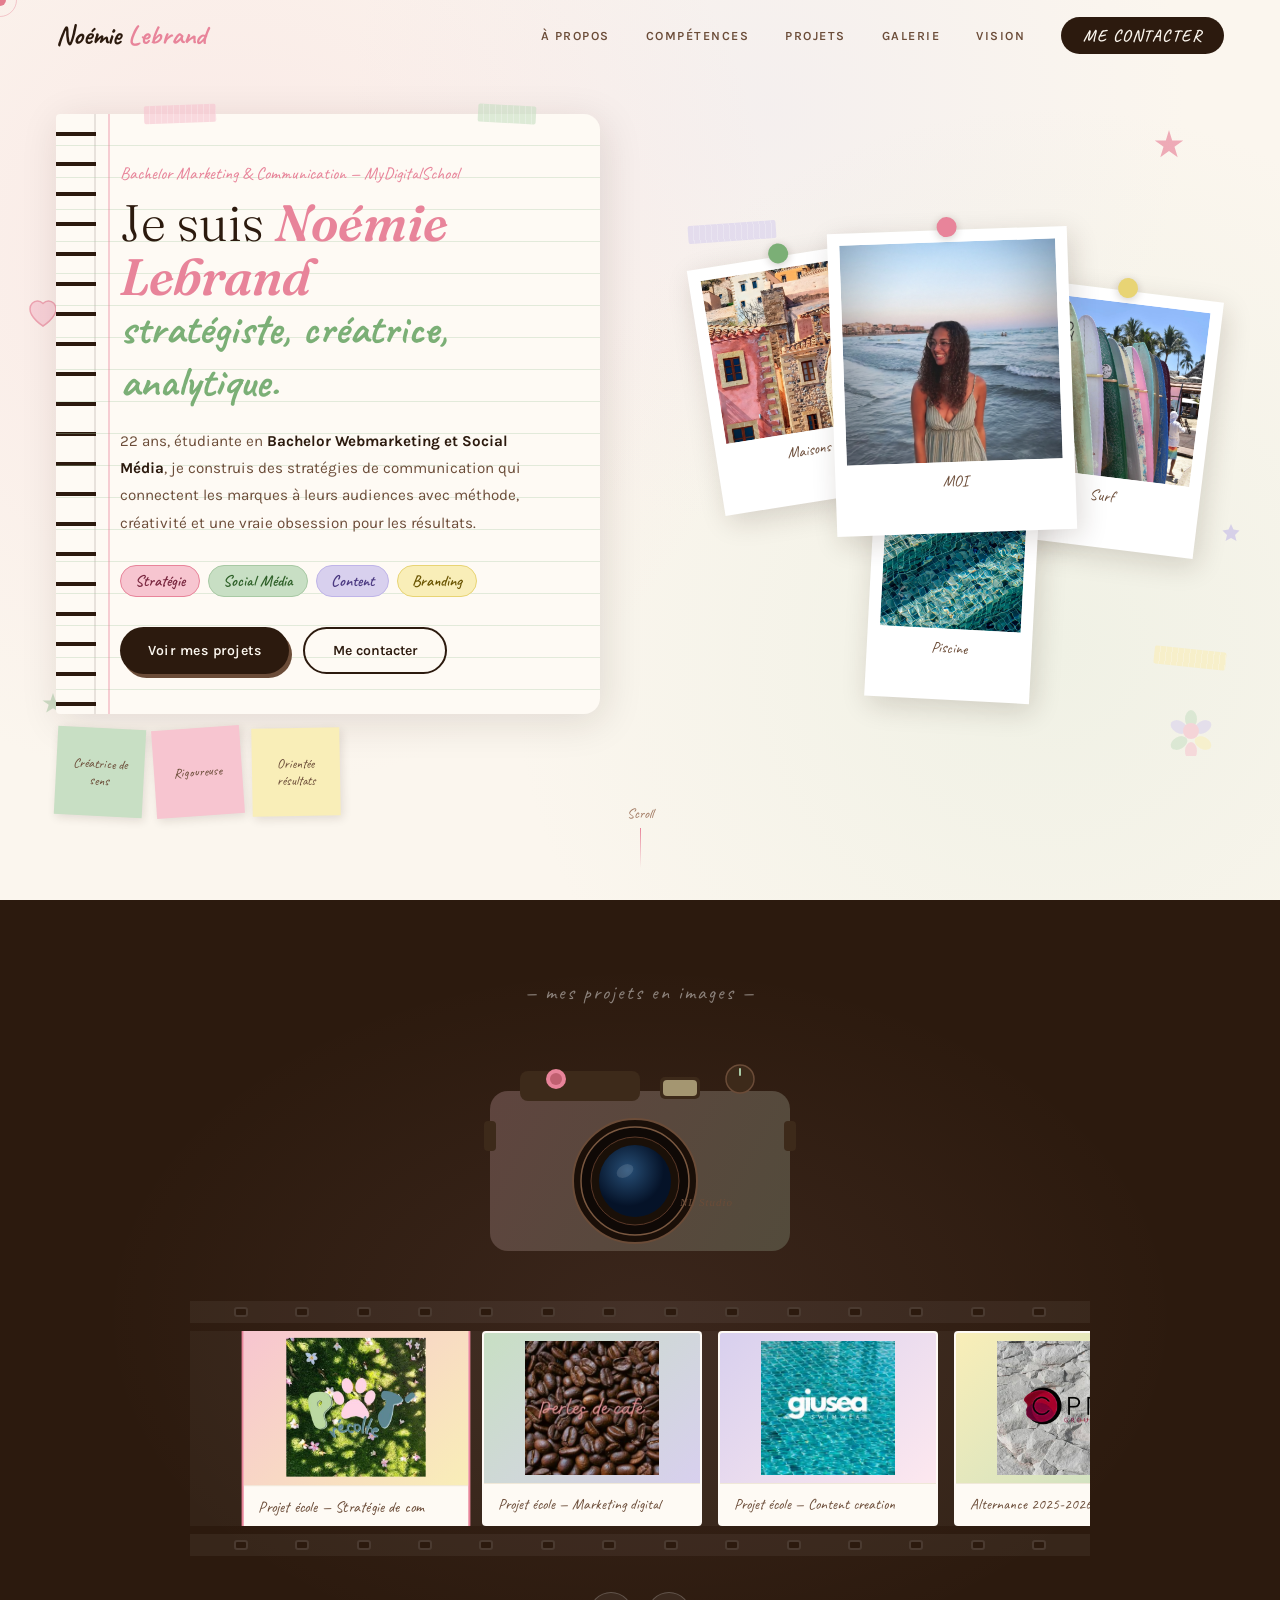
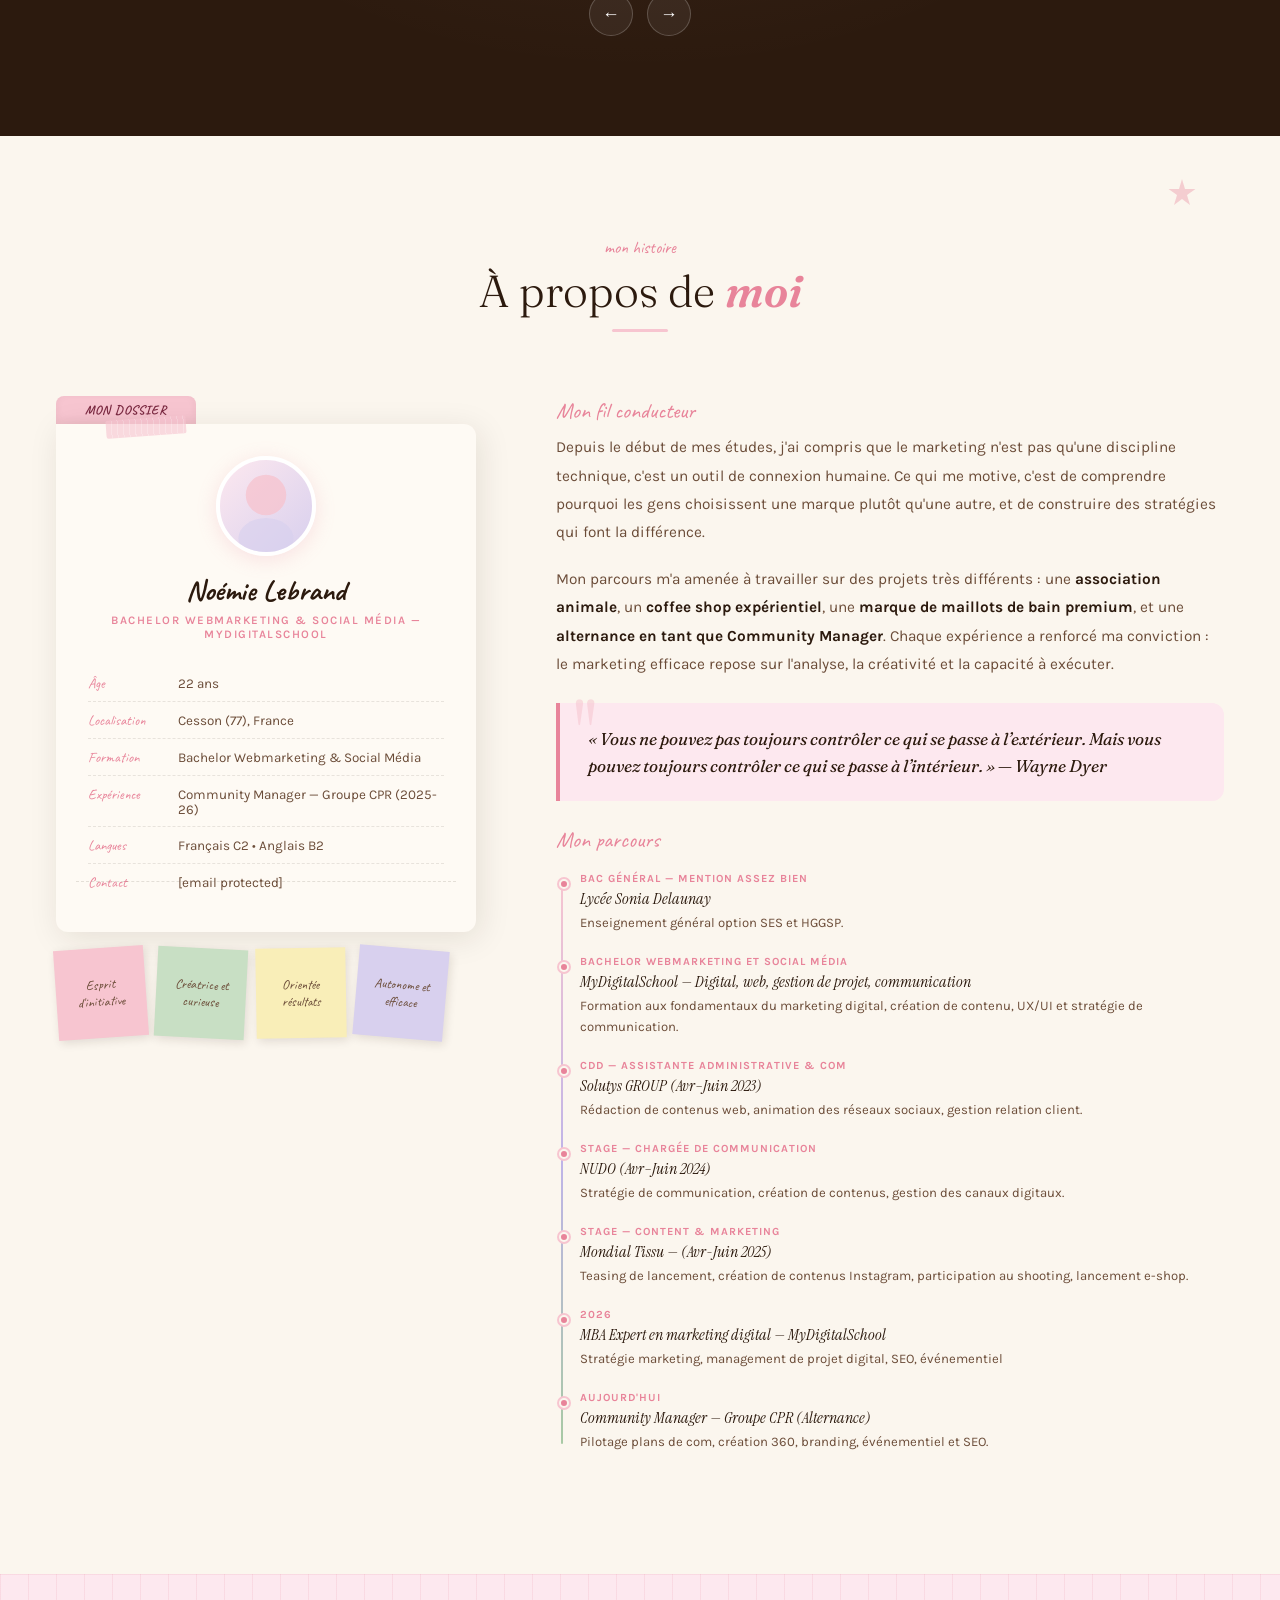
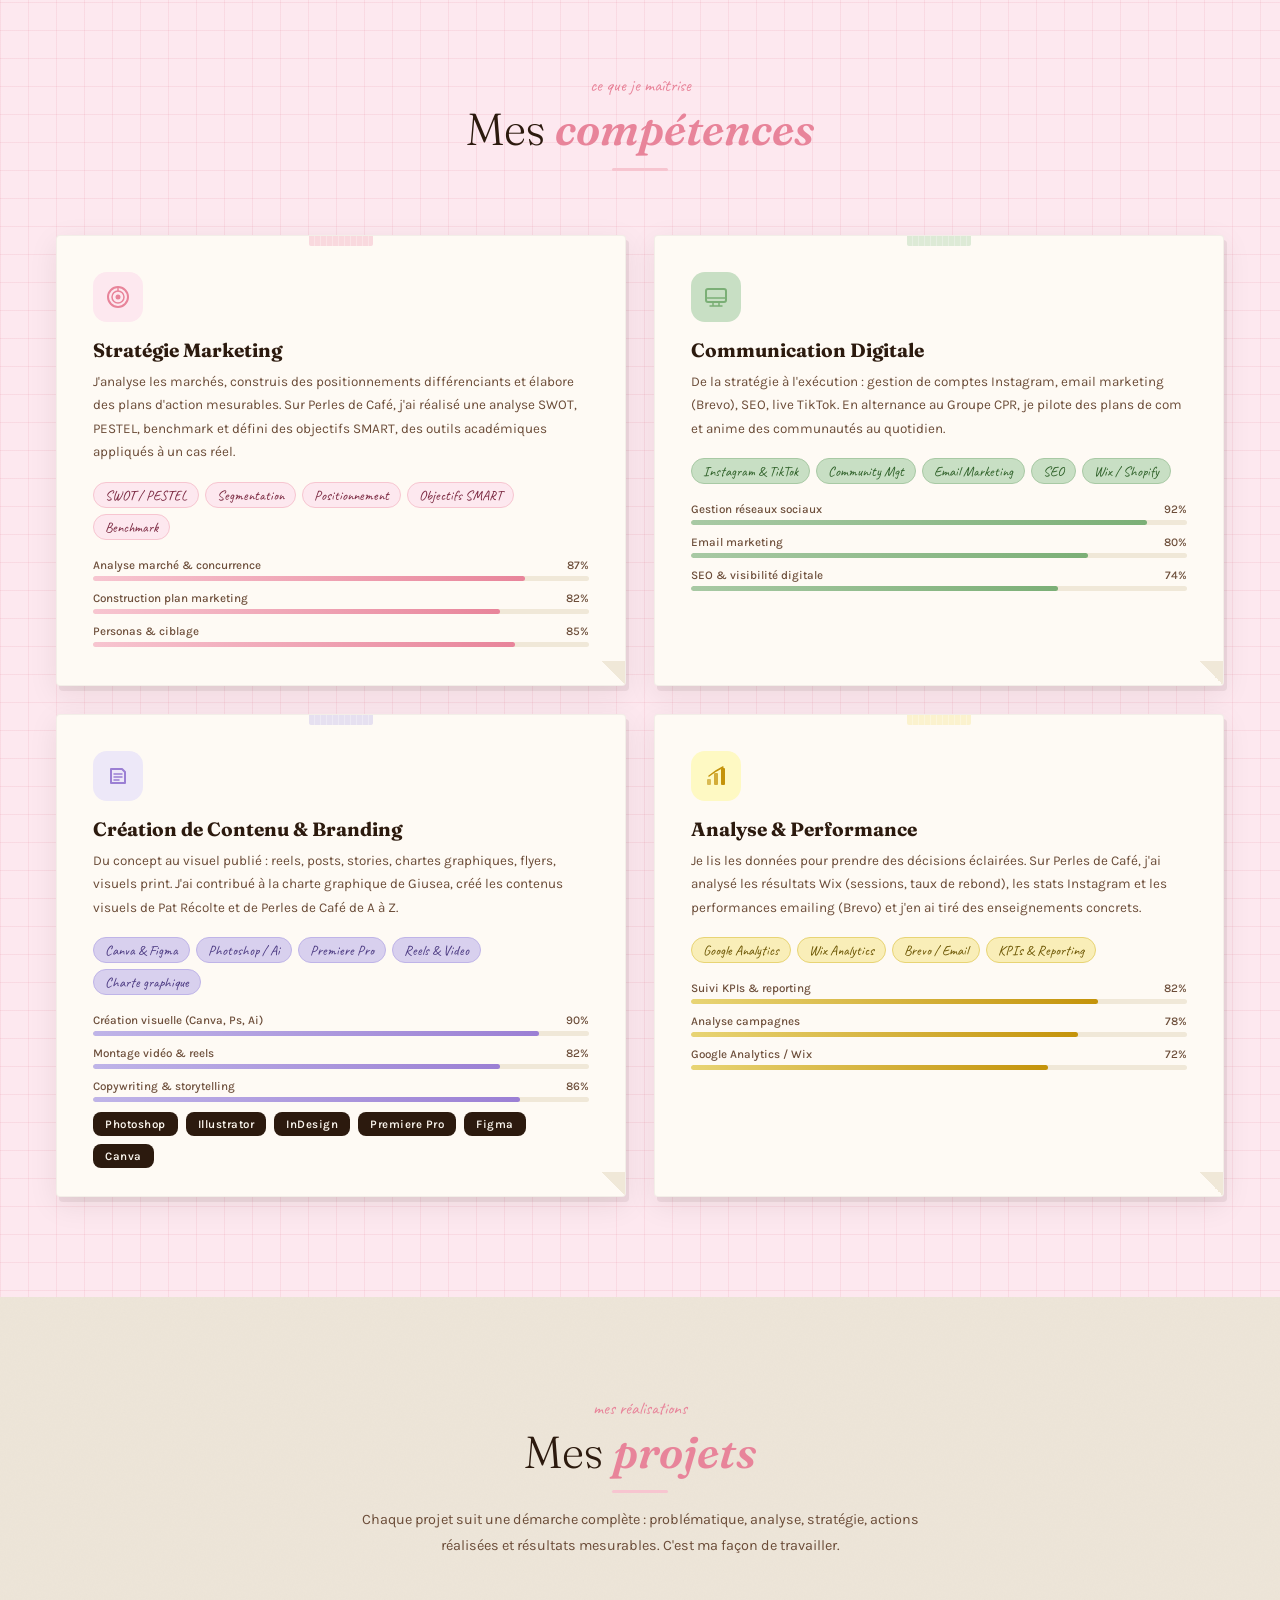
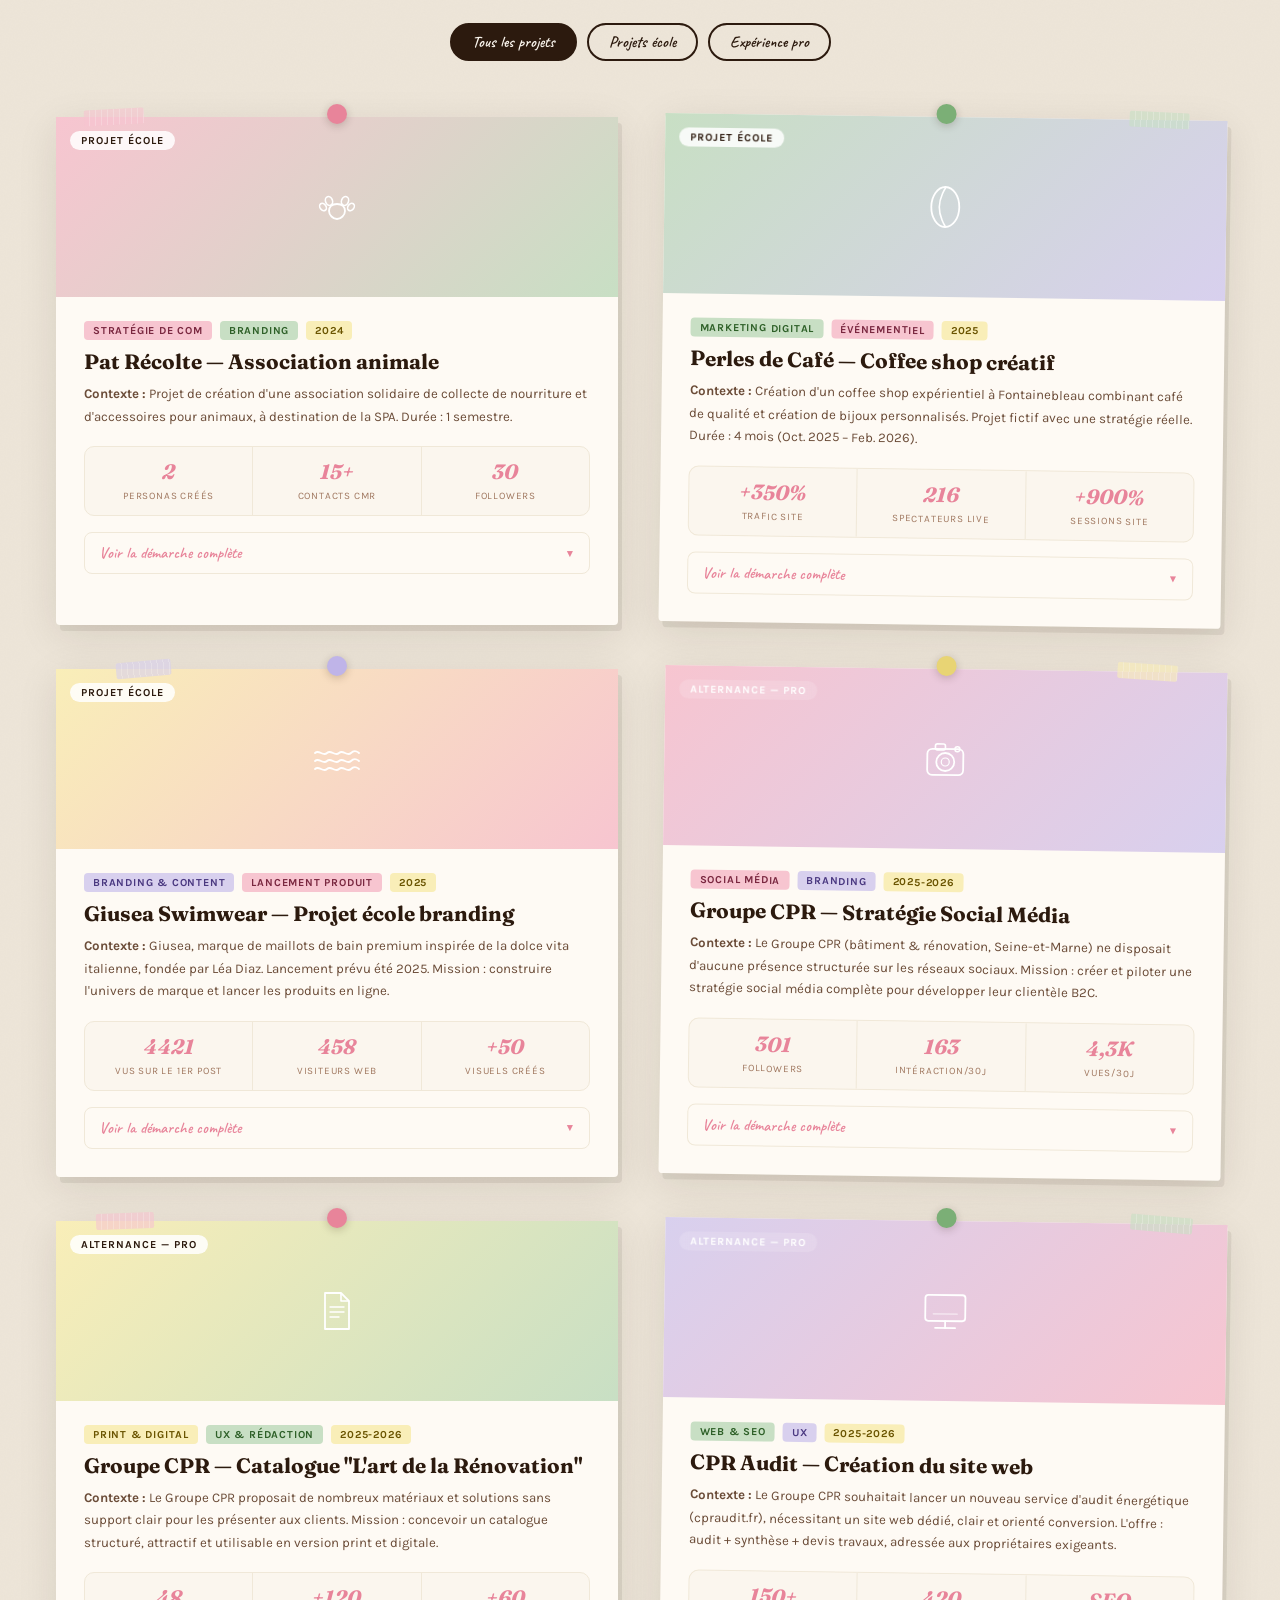
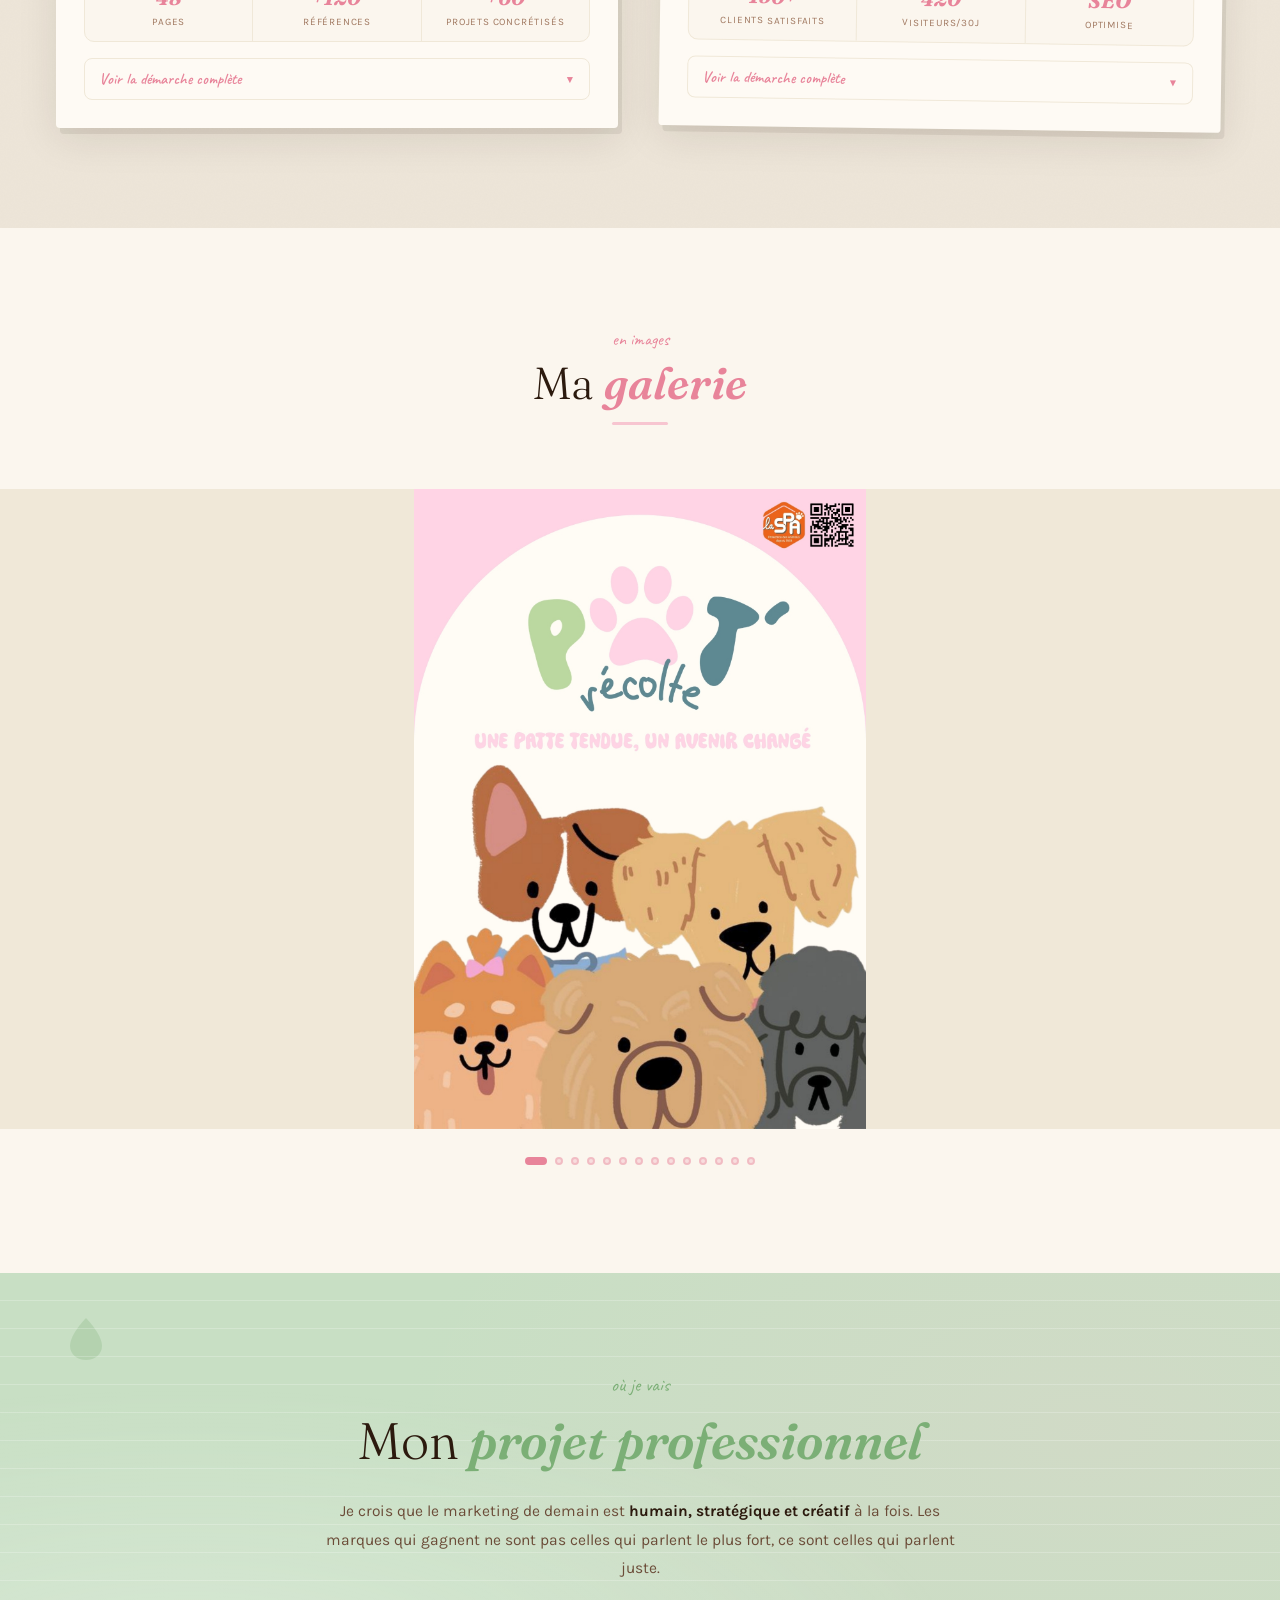
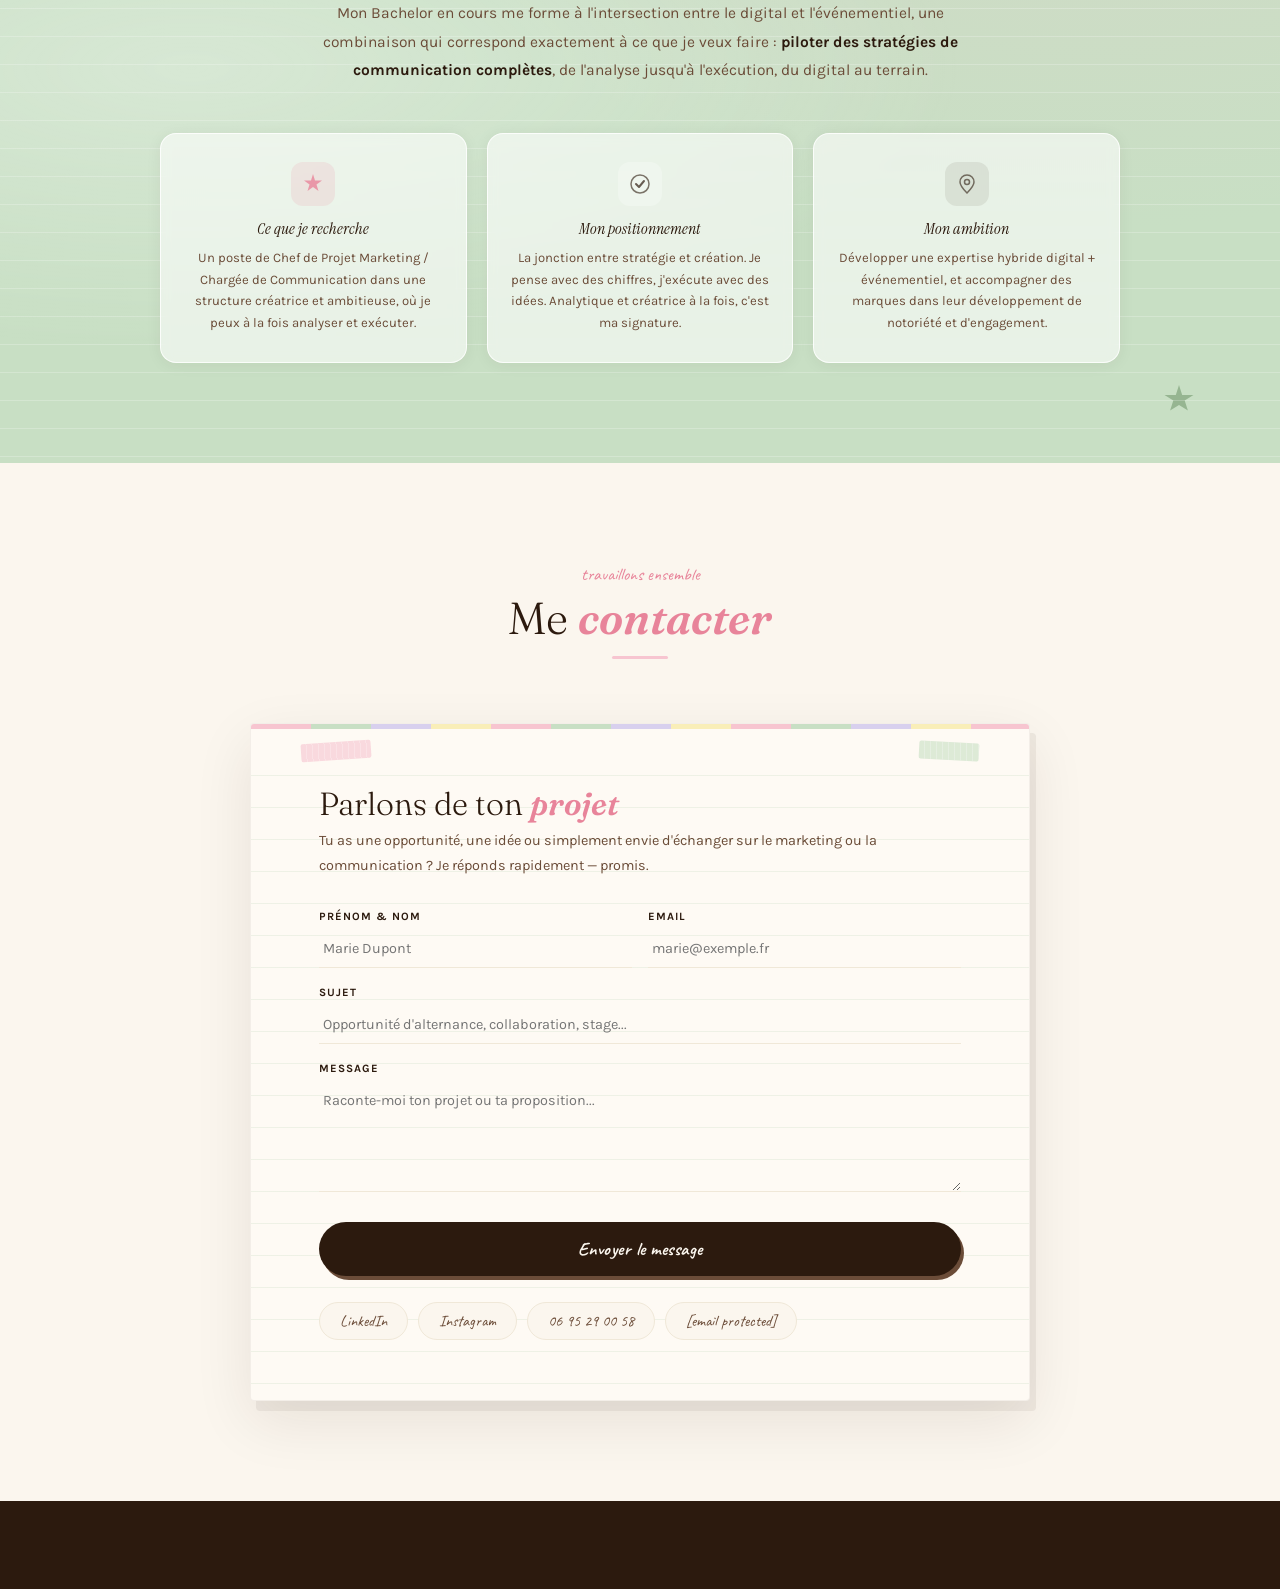
==== commit 2da92e6a: "Add links to various resources in index.html" ====
--- a/index.html
+++ b/index.html
@@ -316,6 +316,7 @@
                   <li><strong>Jean-Pierre, 68 ans (cible senior locale)</strong> — Motivé par l'utilité sociale et le lien humain, actif sur Facebook et sensible à la communication locale. Frein : mobilité limitée et appréhension des actions physiques.</li>
                 </ul>
                 <p class="ar-insight">&#128073; Cette segmentation m'a permis d'adapter entièrement l'offre proposée.</p>
+                <a href="https://canva.link/tz20o2fdrj1s3a3"> Lien personas </a>
               </div>
               <div class="ar"><div class="art">Création de l'offre adaptée</div>
                 <p>J'ai conçu une offre différenciée selon chaque segment, en alignant les attentes, les canaux et les formats :</p>
@@ -402,6 +403,7 @@
                   <li><strong>SWOT :</strong> mise en évidence des forces (expérience différenciante) et des risques (complexité, inflation).</li>
                   <li><strong>Étude quantitative :</strong> enquête menée auprès de 102 répondants pour valider l'intérêt du concept.</li>
                   <li><strong>Étude sémantique (SEO) :</strong> analyse des recherches utilisateurs pour comprendre les attentes et adapter le positionnement.</li>
+                  <a href="https://canva.link/ykq2zc14pygogha"> Lien vers la stratégie</a>
                 </ul>
               </div>
               <div class="ar"><div class="art">Analyse du marché local</div>
@@ -530,6 +532,7 @@
                   <li>Mise en place d'actions d'engagement et de conversion</li>
                   <li>Adaptation continue des actions selon les retours</li>
                 </ul>
+                <a href="https://canva.link/z7h8xfznk7xuwii"> Lien vers posts réalisés</a>
               </div>
               <div class="ar"><div class="art">Résultats &amp; logique d'impact</div>
                 <div class="result-box"><strong>Univers de marque cohérent et identifiable</strong><p>Mise en place d'une identité visuelle et éditoriale forte, cohérente sur tous les supports et immédiatement reconnaissable.</p></div>
@@ -591,6 +594,7 @@
                   <li><strong>Faiblesses :</strong> absence totale de présence digitale et d'identité de marque</li>
                   <li><strong>Opportunites :</strong> croissance de la rénovation énergétique, potentiel du digital dans le secteur</li>
                   <li><strong>Menaces :</strong> concurrence déjà présente en ligne, exigence croissante des clients</li>
+                  <a href="https://canva.link/1cdjkycqr5r2sdr"> Lien vers analyse strategique</a>
                 </ul>
                 <p class="ar-insight">&#128073; Cette analyse m'a permis de définir un positionnement clair.</p>
               </div>
@@ -740,6 +744,7 @@
                   <li><strong>Google Ads :</strong> budget test 500 €/mois × 3 mois = 1 500 €</li>
                   <li><strong>Branding &amp; credibilite :</strong> création visuelle (interne) 0 € · visuels / photos (optionnel) 300 €</li>
                   <li><strong>Outils marketing :</strong> CRM / formulaire (Brevo) 0–200 €/an · tracking (Analytics, Search Console) gratuit</li>
+                  <a href="https://canva.link/g9al667yfu4xq6v">Lien vers tableau excel</a>
                 </ul>
                 <p class="ar-insight">&#128073; Budget total estimé : environ 5 000 € pour le lancement.</p>
               </div>
